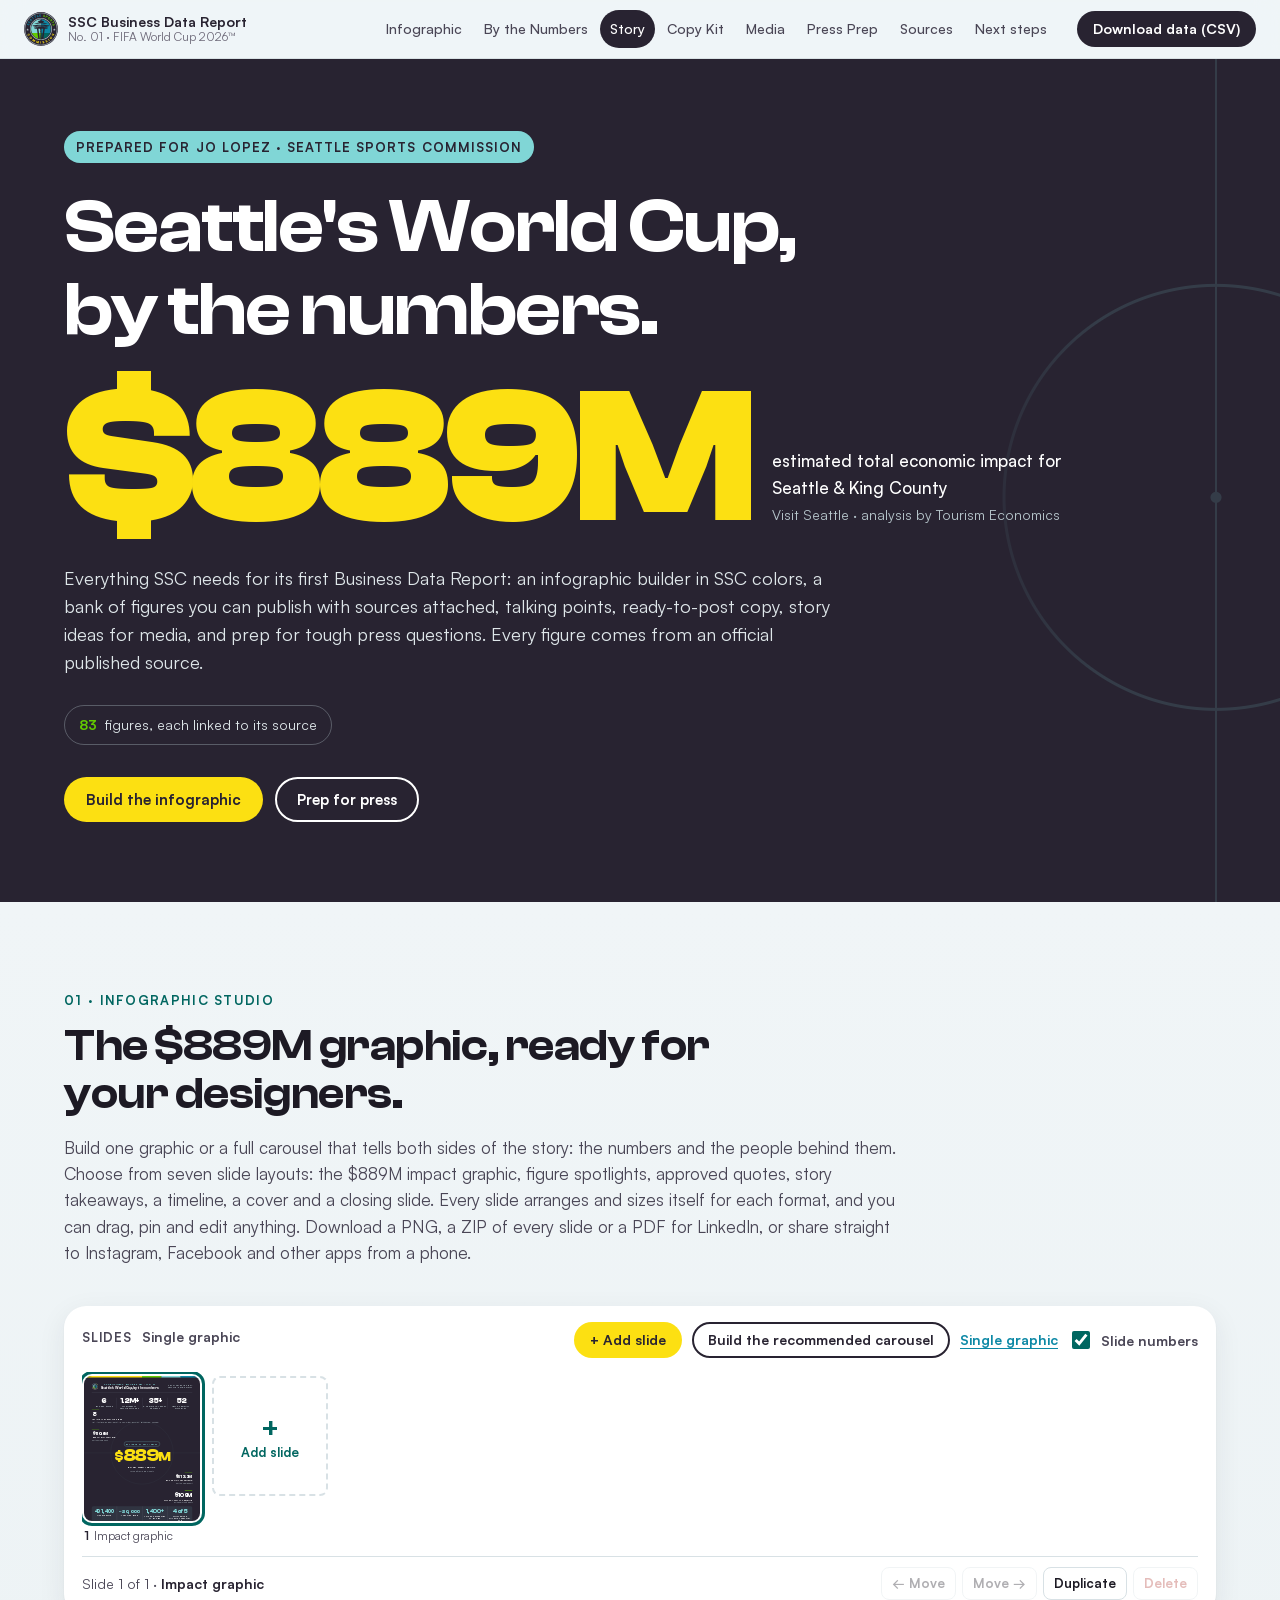
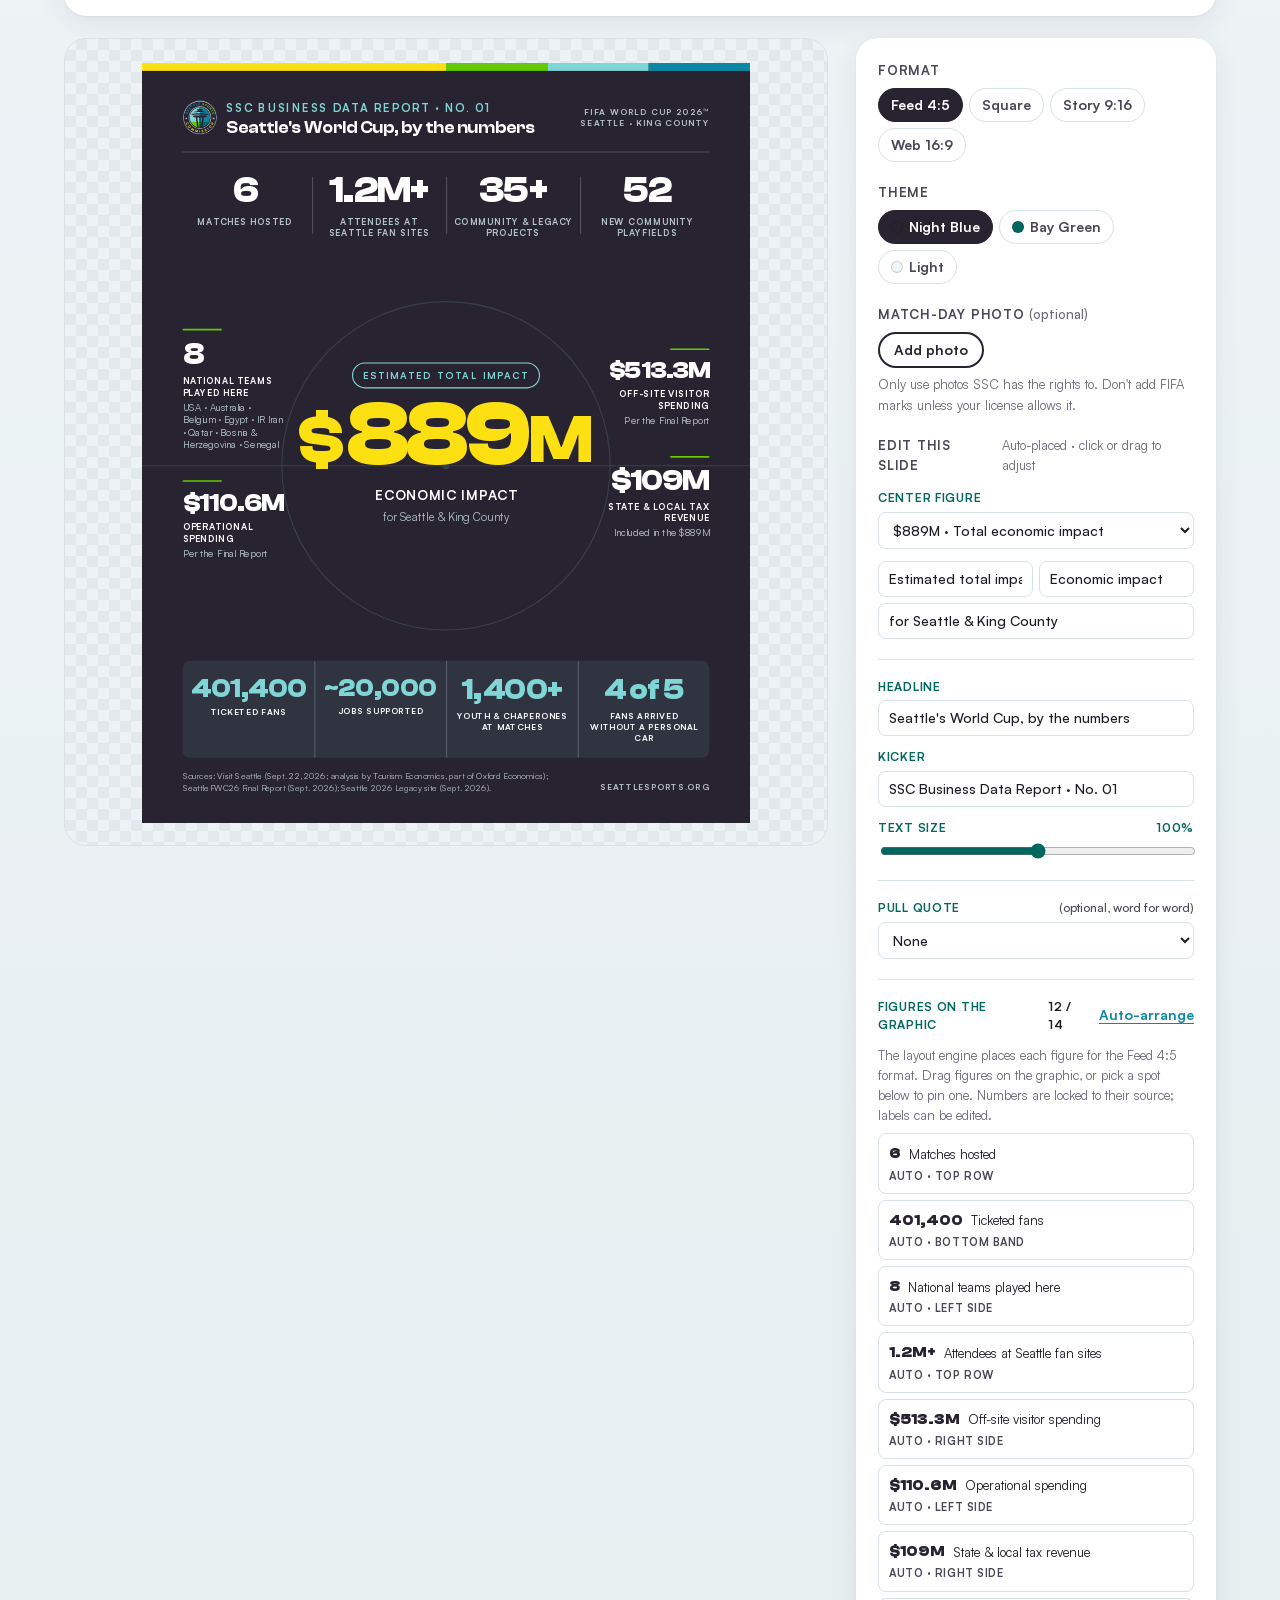
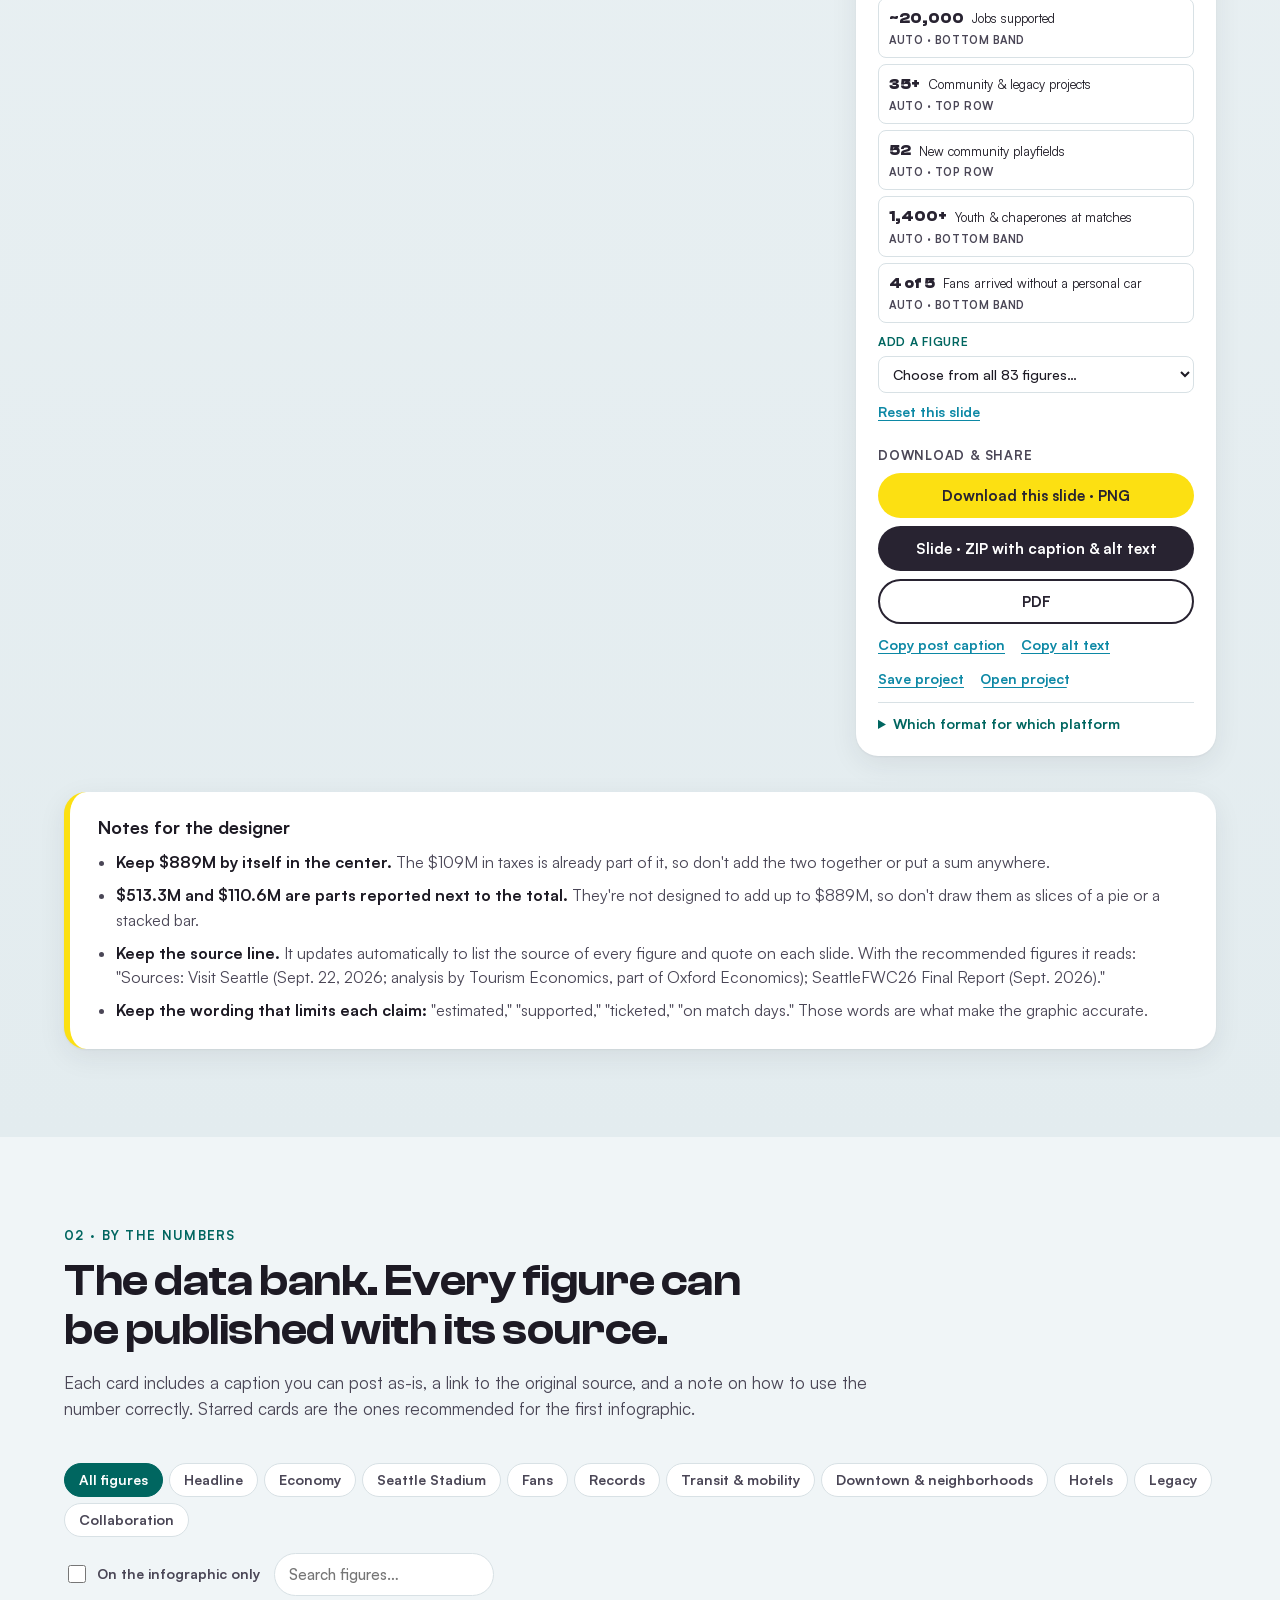
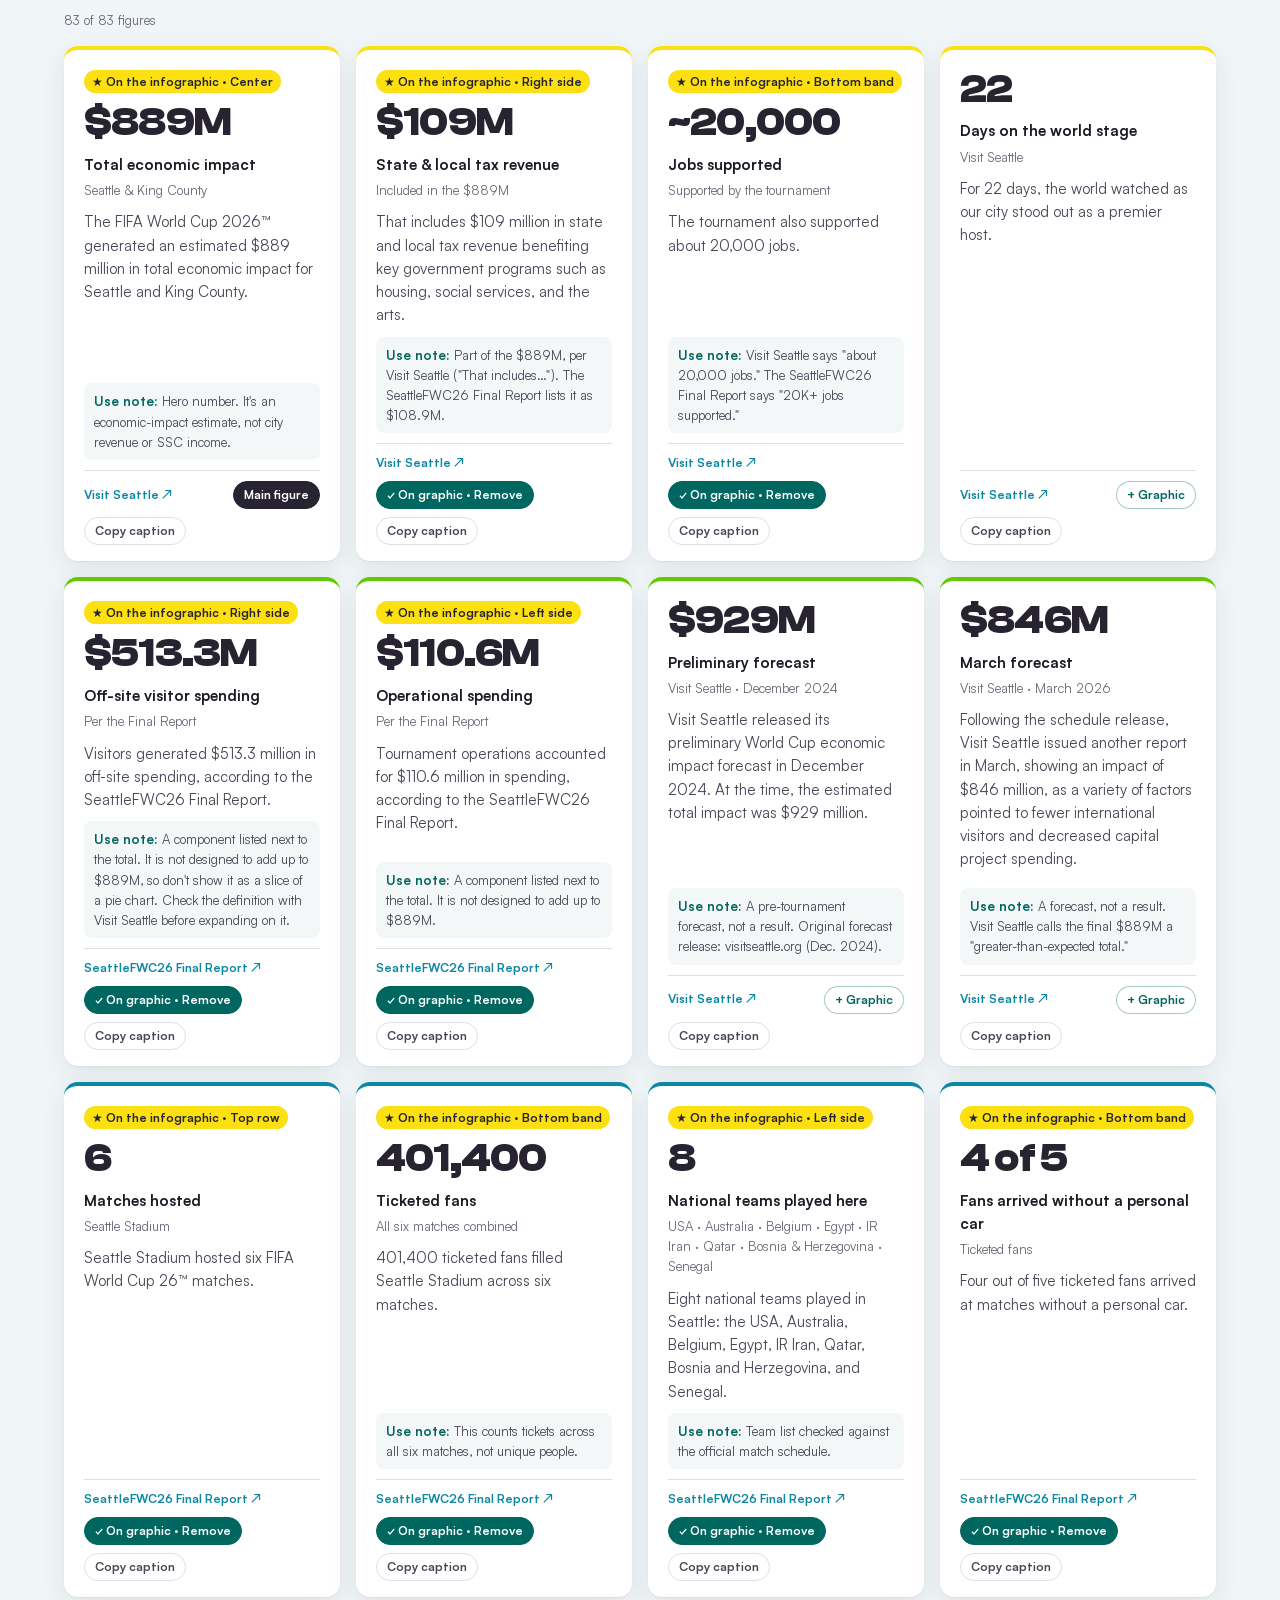
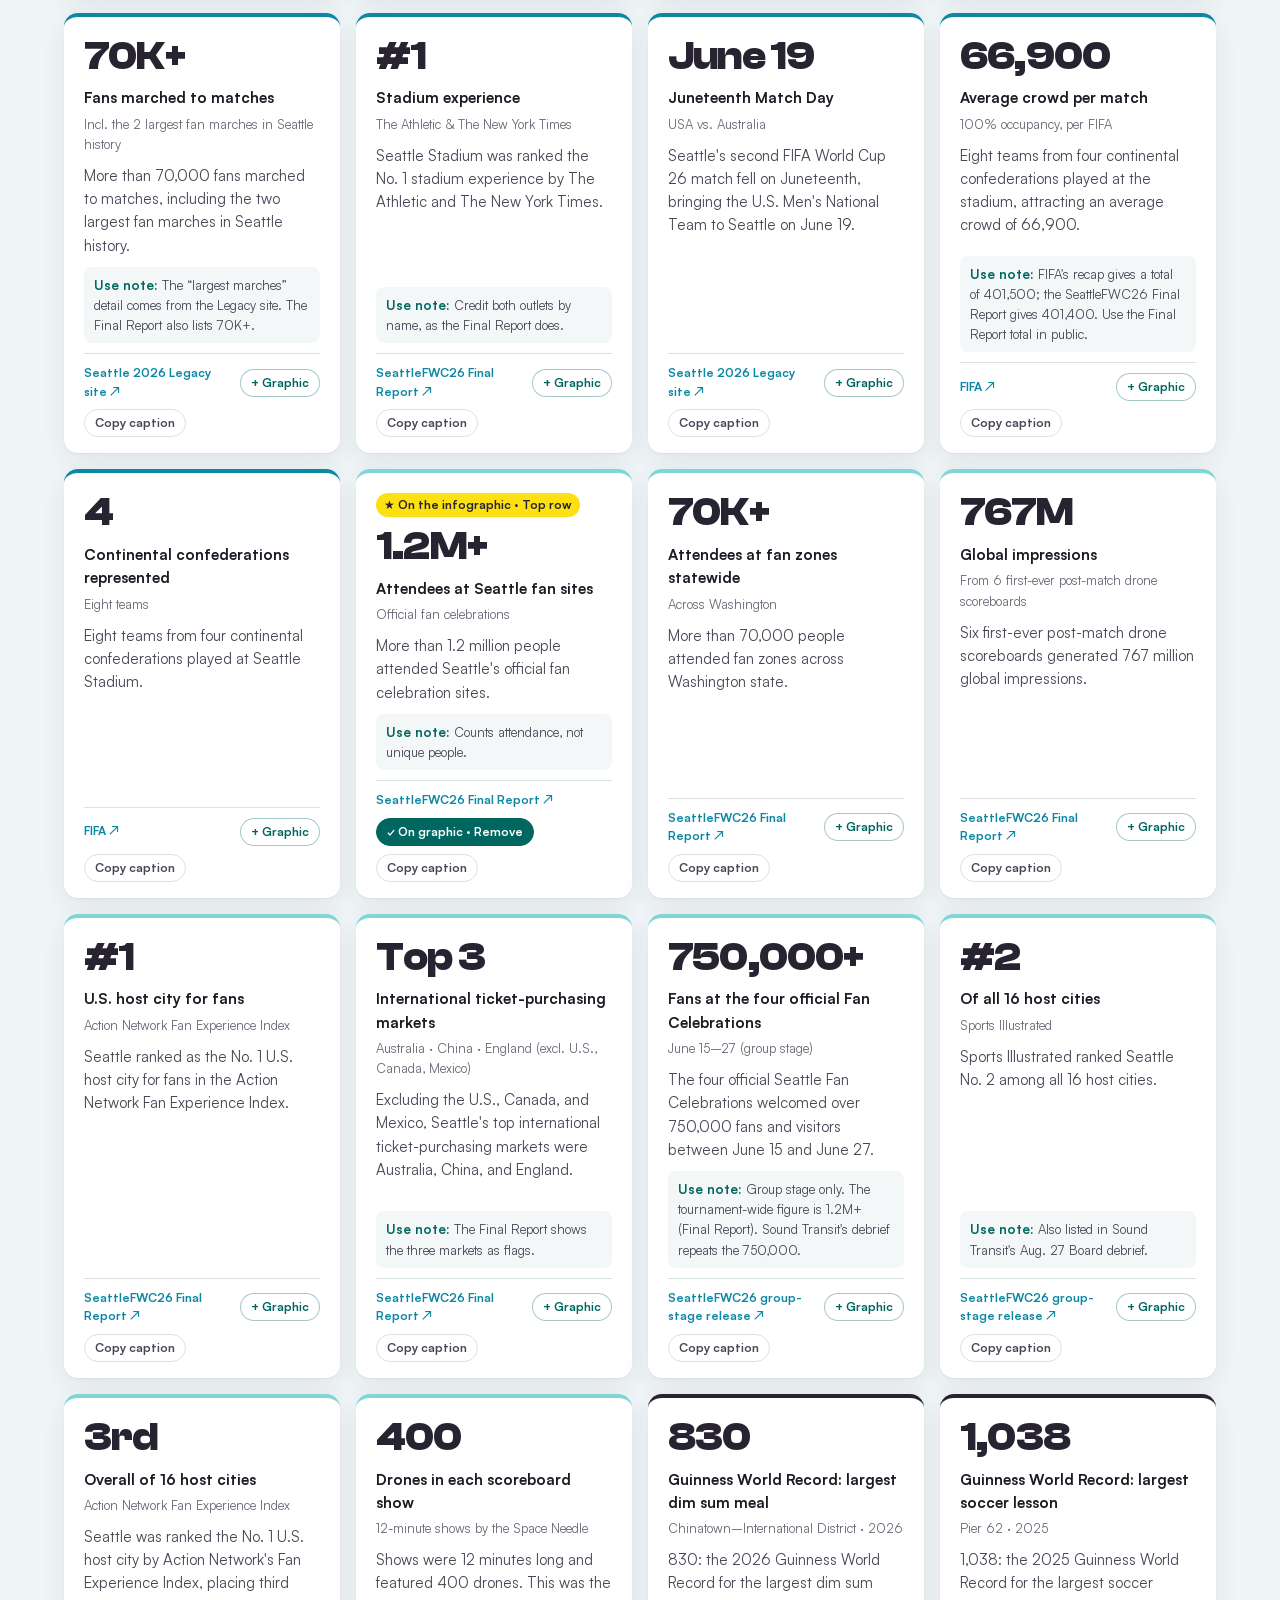
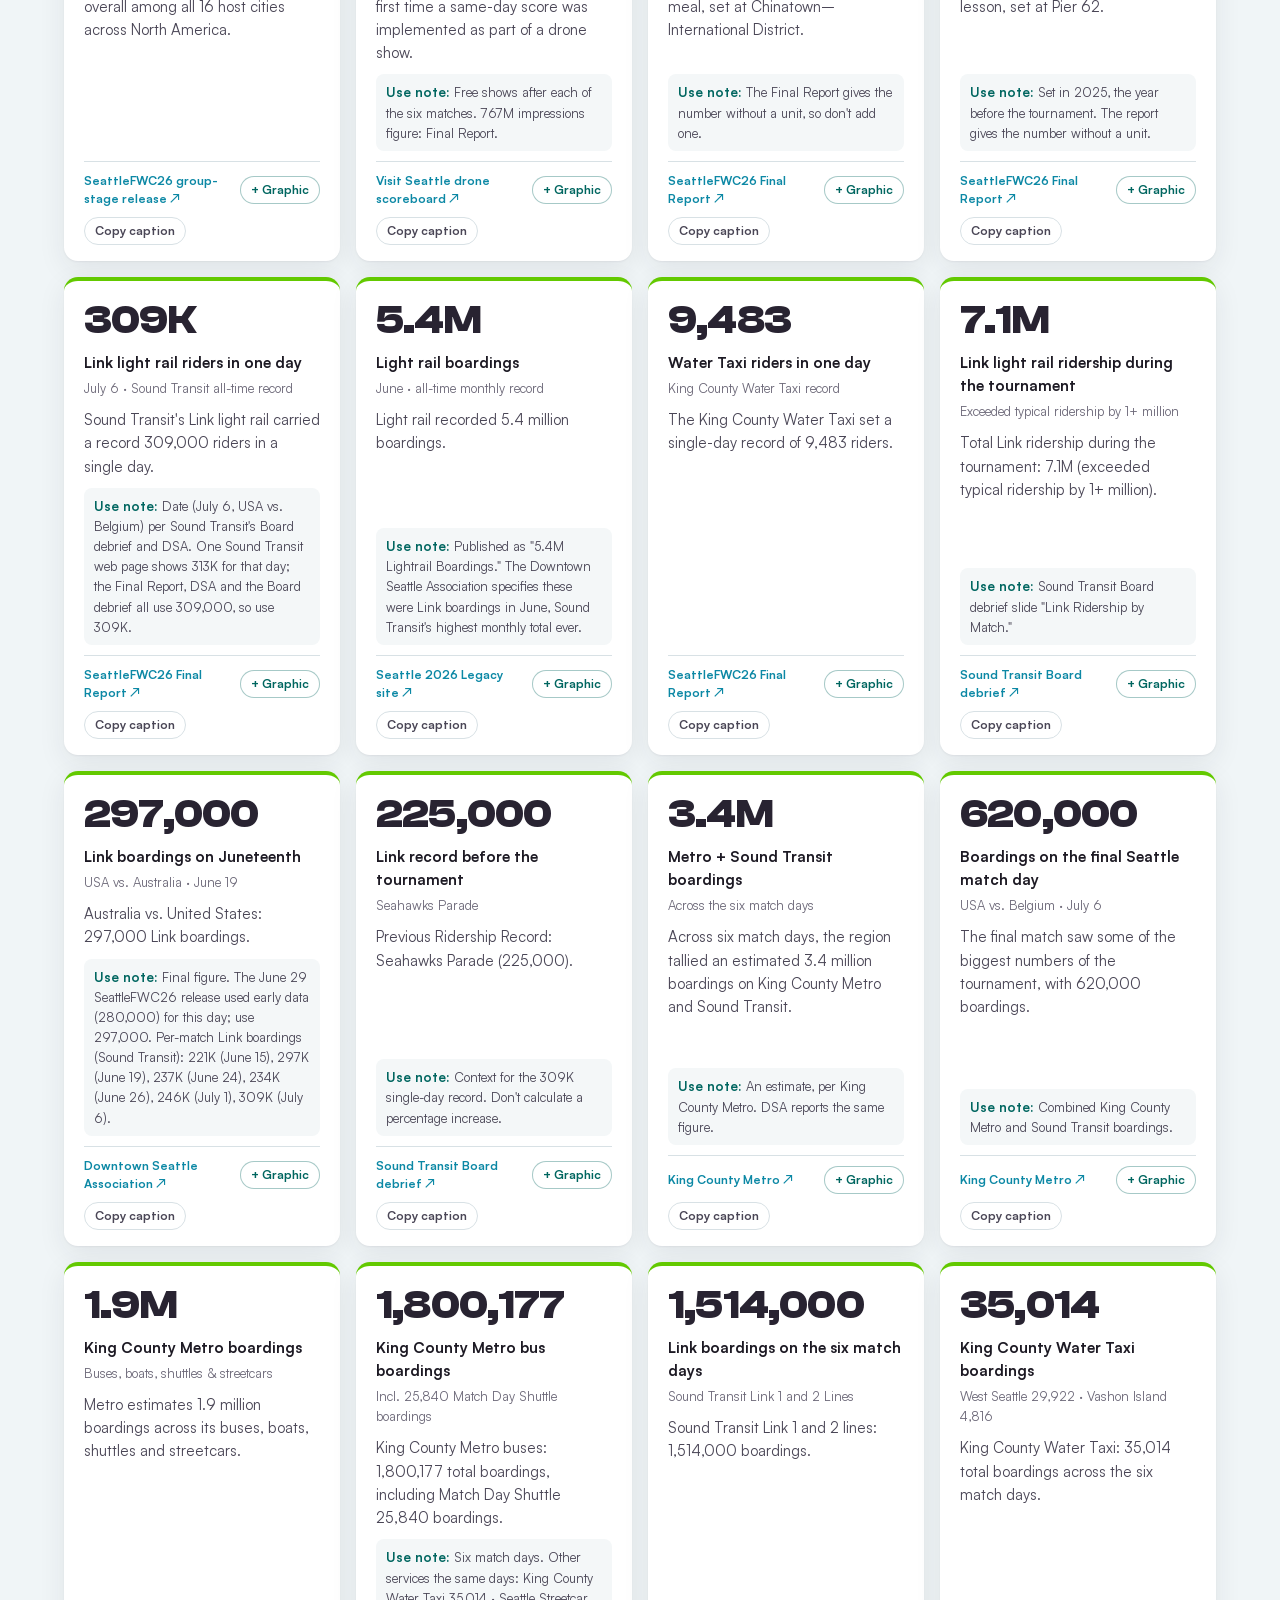
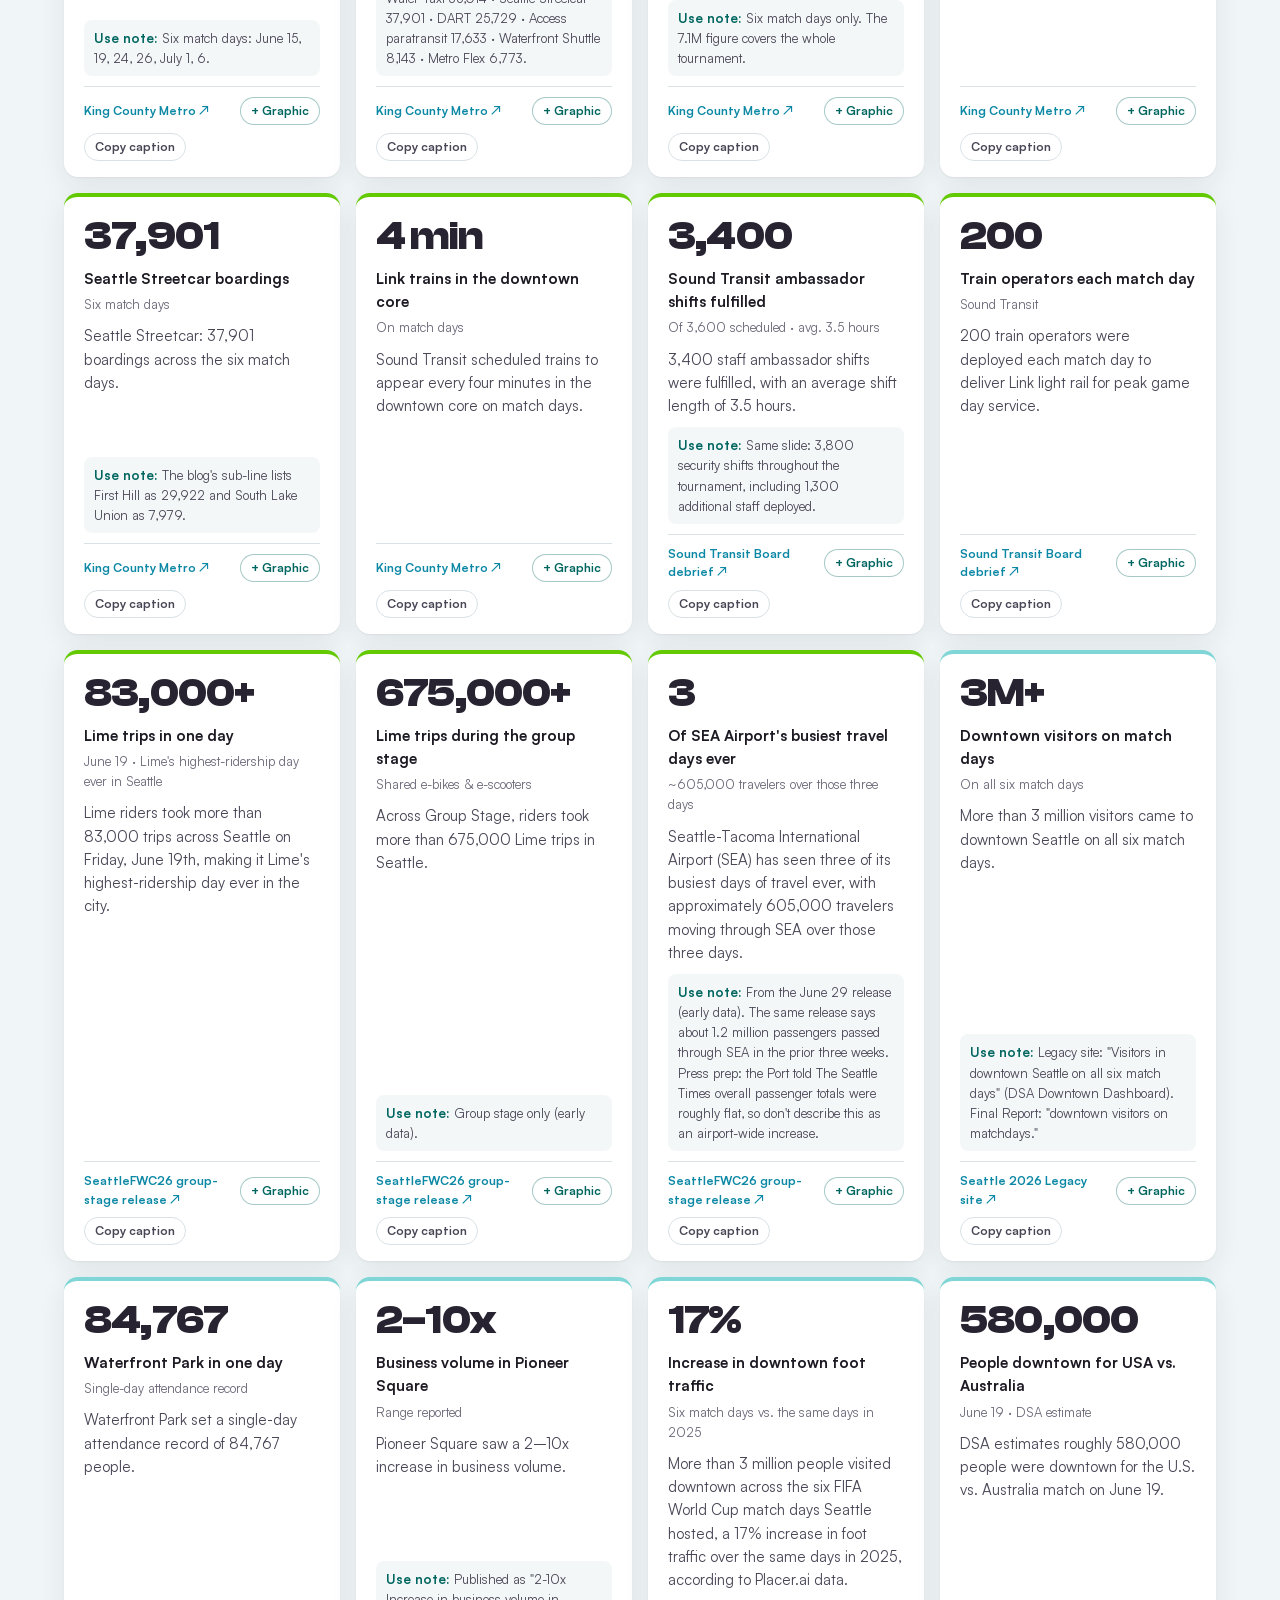
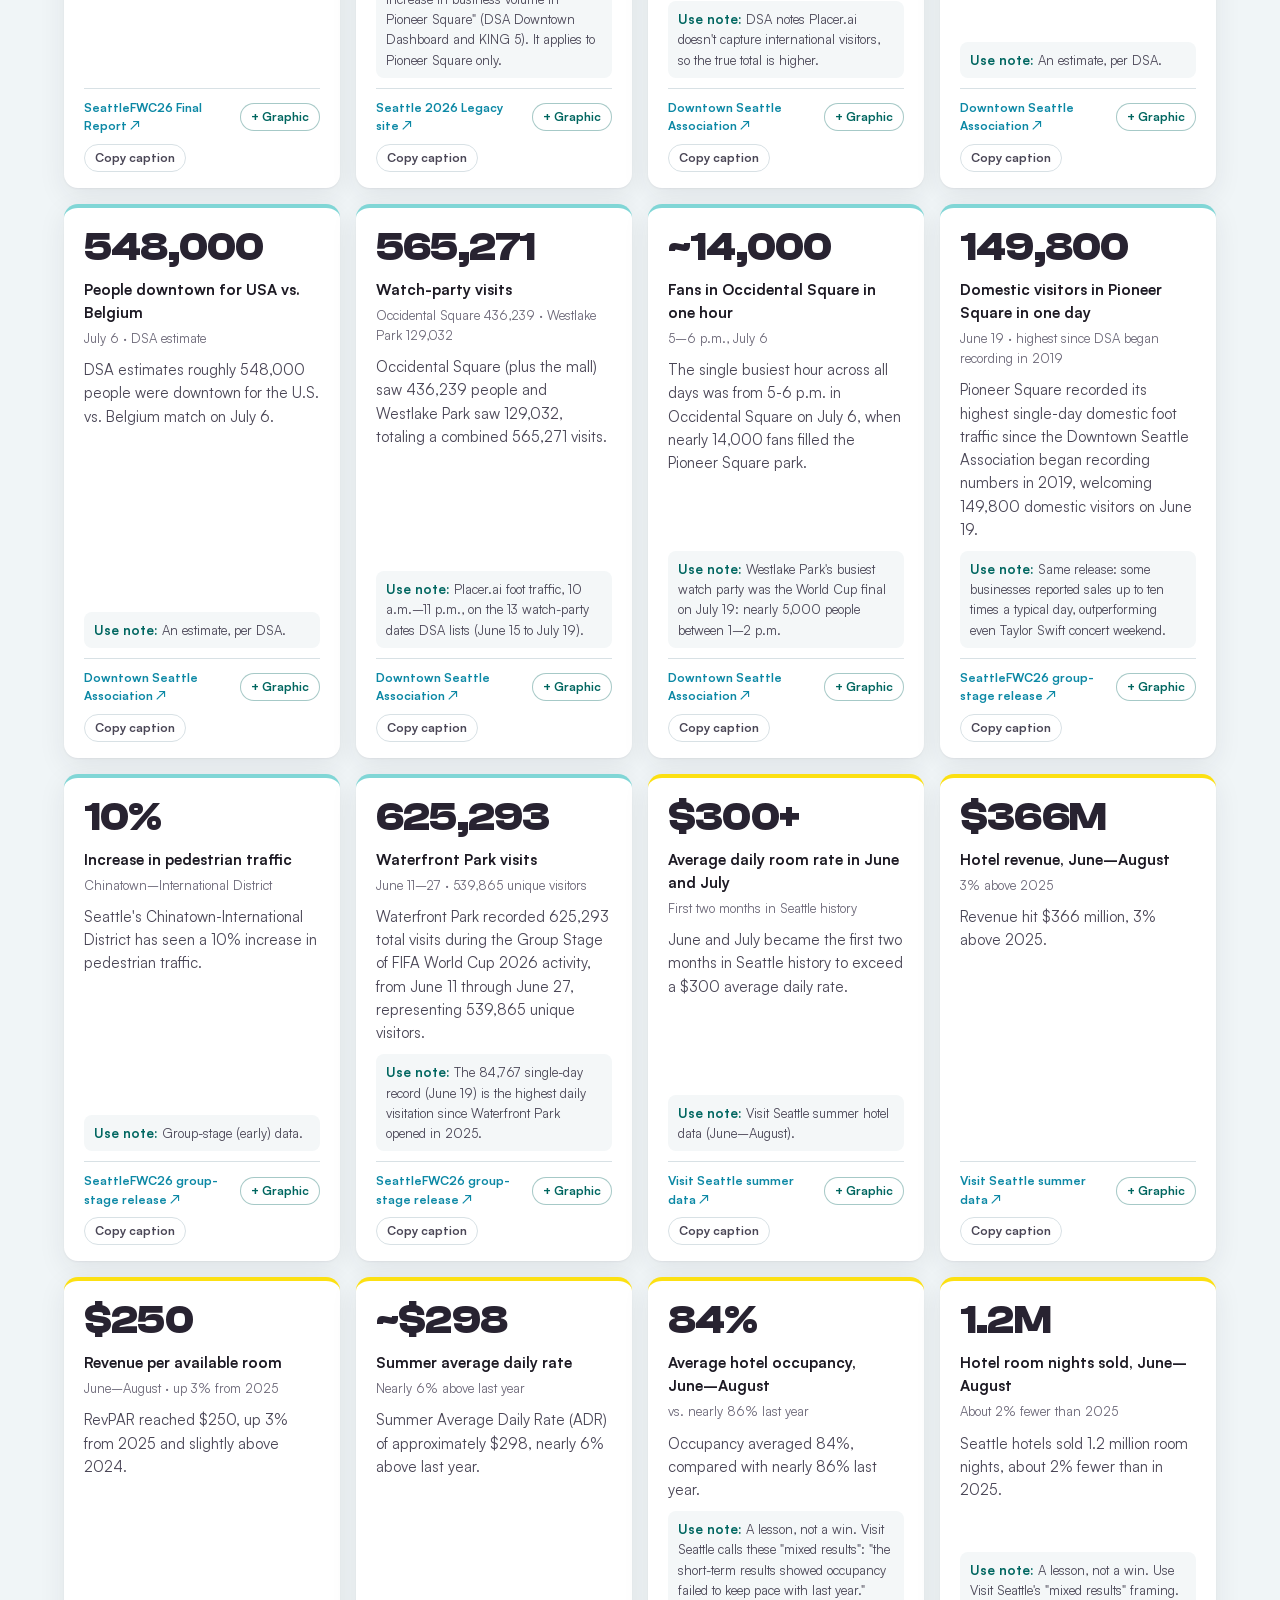
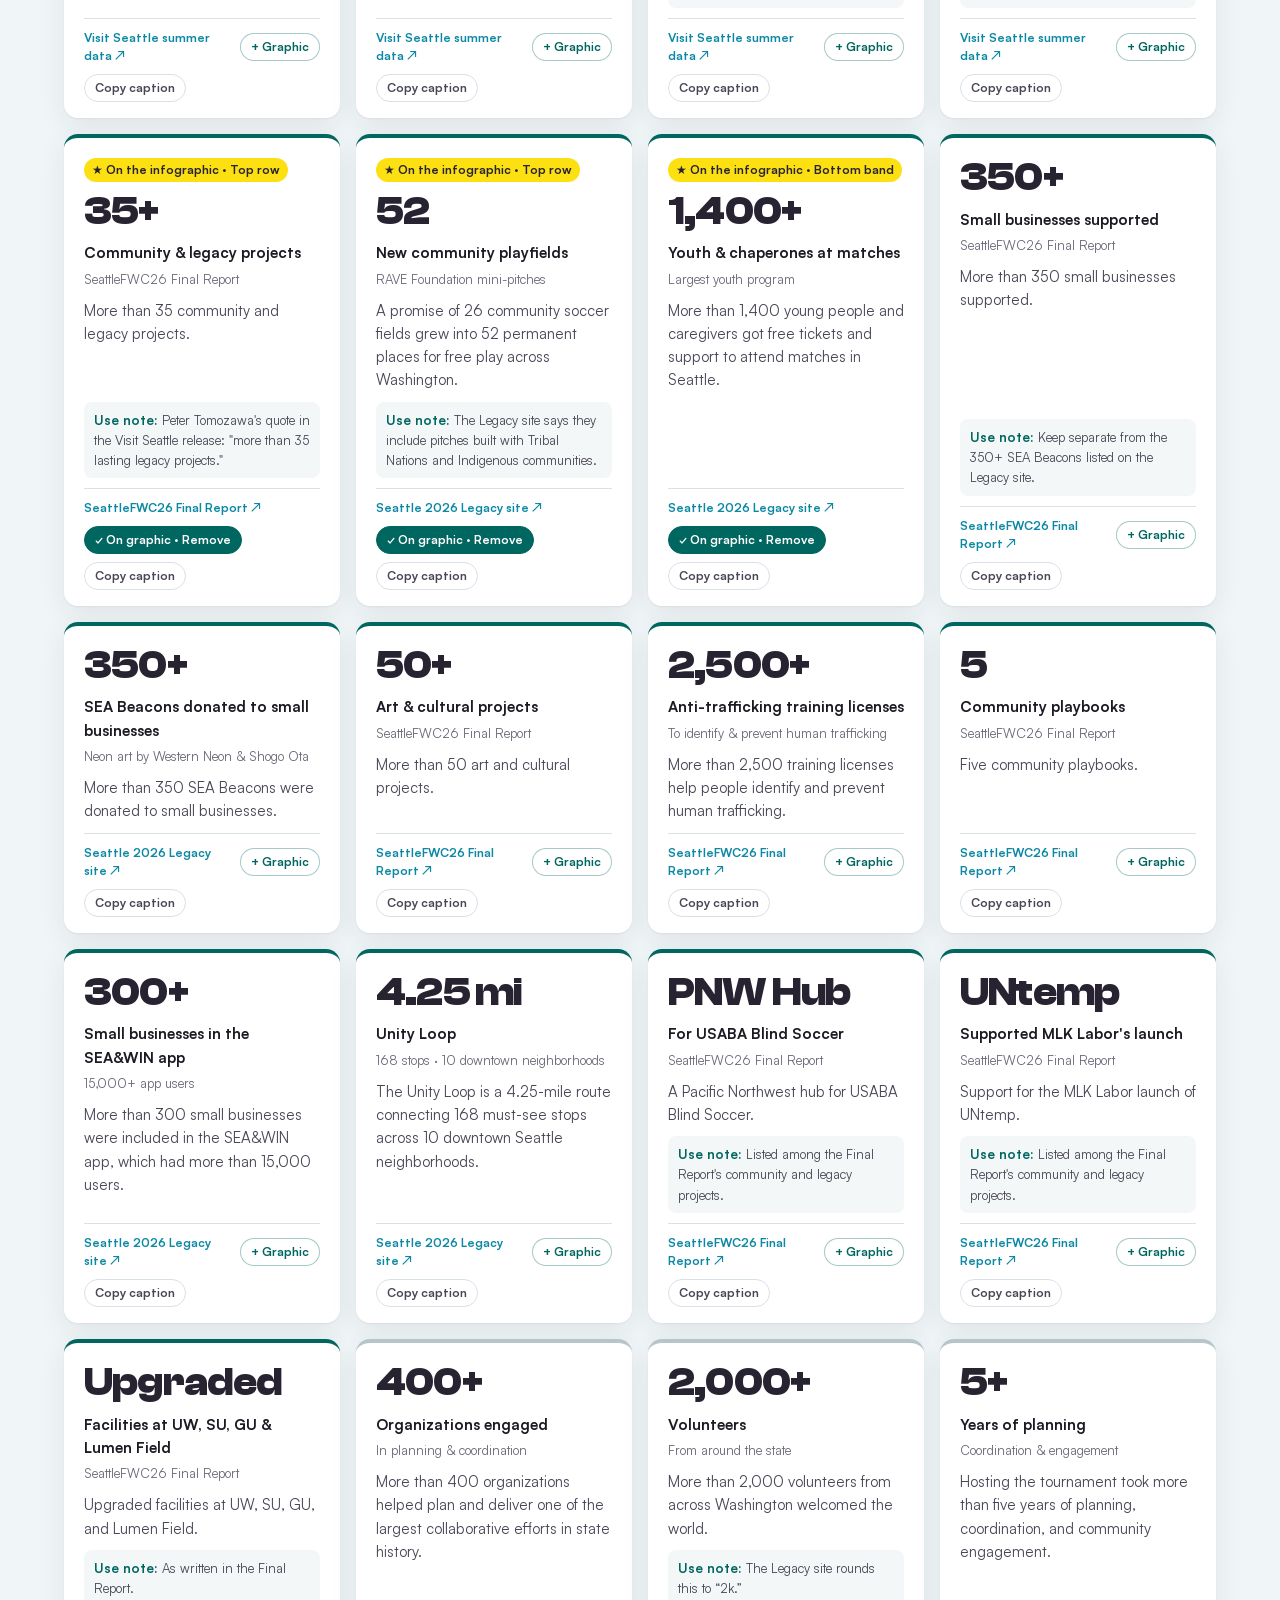
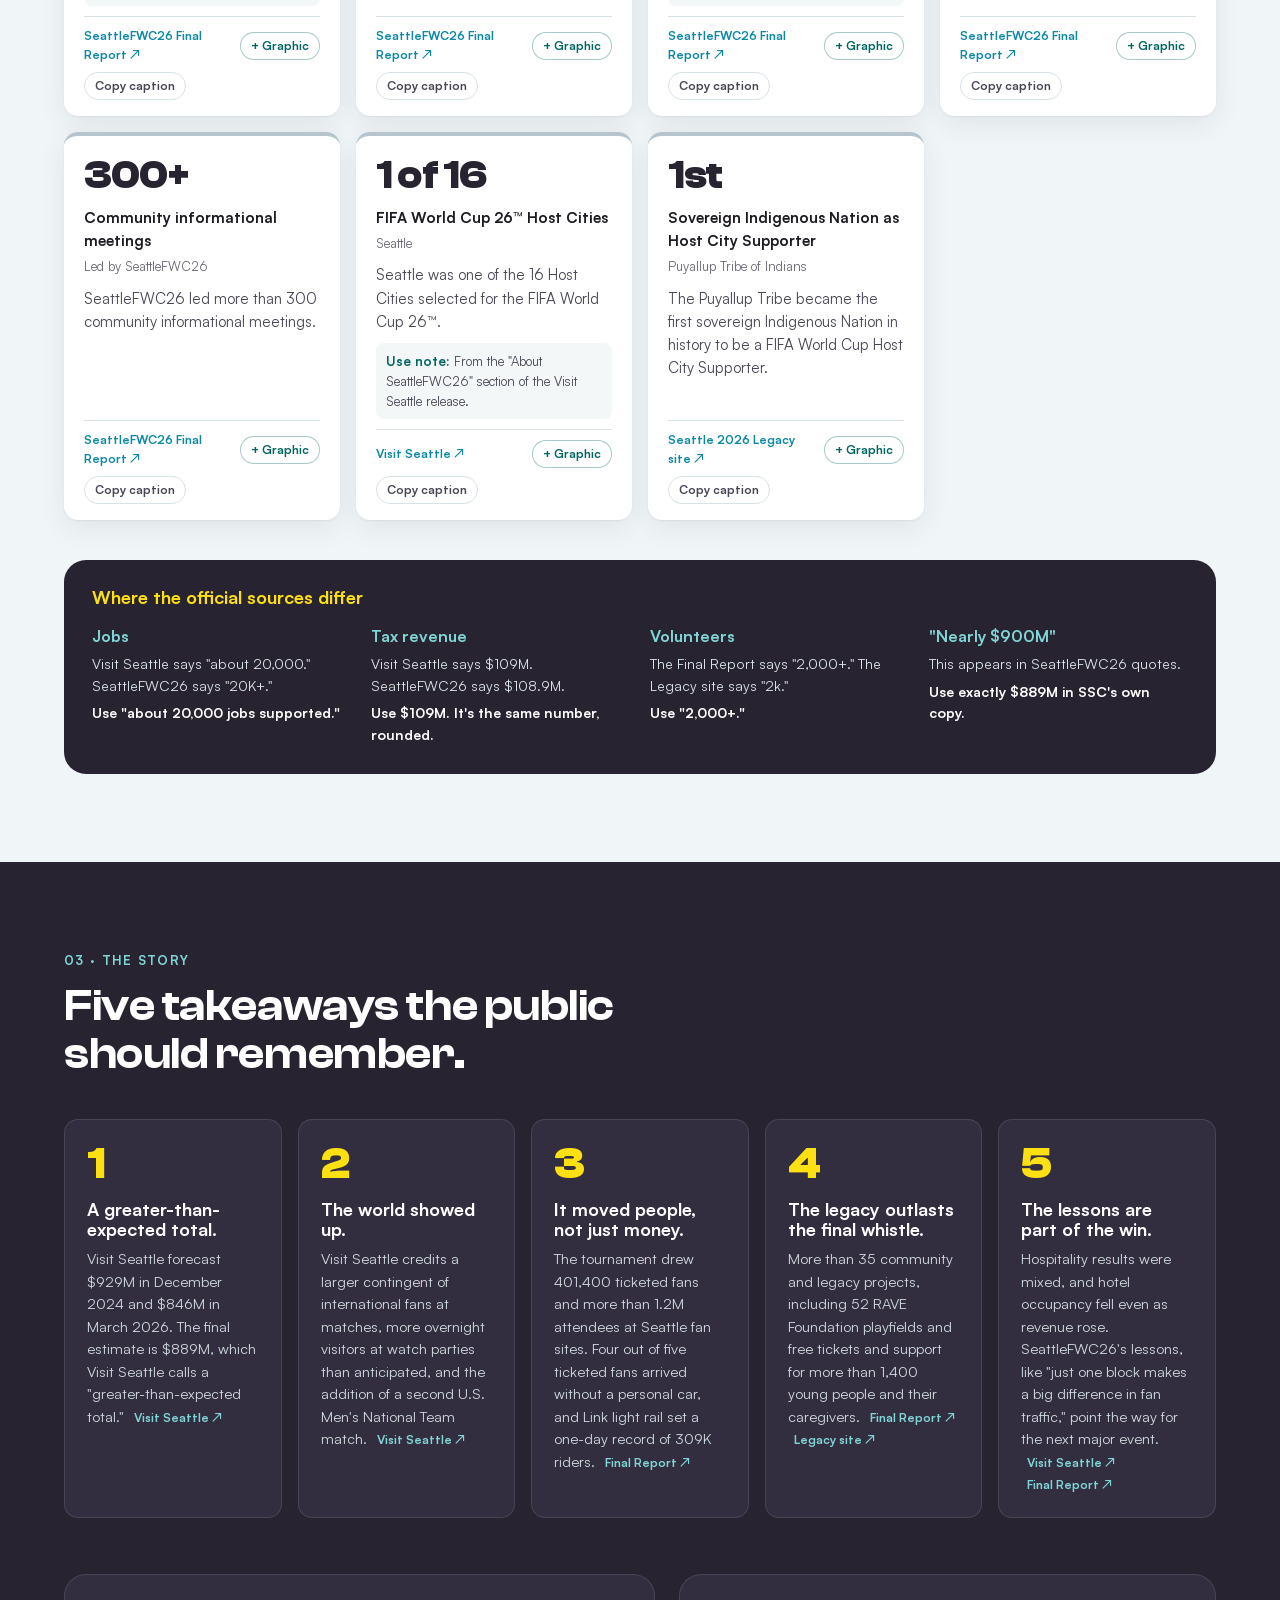
==== index.html @ 07de5c5b "SSC World Cup Impact Kit" ====
<!doctype html>
<html lang="en">
<head>
<meta charset="utf-8">
<meta name="viewport" content="width=device-width, initial-scale=1">
<title>SSC Business Data Report No. 01 — Seattle's World Cup Impact Kit</title>
<meta name="description" content="Verified data, infographic builder, talking points, copy, and press prep for Seattle Sports Commission's FIFA World Cup 2026 impact story.">
<link rel="icon" href="assets/ssc-logo.svg" type="image/svg+xml">
<link rel="stylesheet" href="fonts.css">
<link rel="stylesheet" href="styles.css">
</head>
<body>
<a class="skip" href="#main">Skip to content</a>

<header class="topbar" id="top">
  <div class="topbar__inner">
    <a class="brand" href="#top" aria-label="SSC Business Data Report home">
      <img src="assets/ssc-logo.svg" alt="" width="34" height="34">
      <span class="brand__text"><strong>SSC Business Data Report</strong><span>No. 01 · FIFA World Cup 2026™</span></span>
    </a>
    <nav class="nav" aria-label="Sections">
      <a href="#studio">Infographic</a>
      <a href="#numbers">By the Numbers</a>
      <a href="#story">Story</a>
      <a href="#copy">Copy Kit</a>
      <a href="#media">Media</a>
      <a href="#press">Press Prep</a>
      <a href="#sources">Sources</a>
      <a href="#next">Next steps</a>
    </nav>
    <a class="btn btn--ghost btn--sm" href="data.csv" download="SSC-World-Cup-Data-Bank.csv"><span>Download data<span class="hide-sm"> (CSV)</span></span></a>
  </div>
</header>

<main id="main">
  <!-- HERO -->
  <section class="hero">
    <div class="hero__pitch" aria-hidden="true"></div>
    <div class="wrap hero__inner">
      <p class="kicker">Prepared for Jo Lopez · Seattle Sports Commission</p>
      <h1 class="hero__title">Seattle's World Cup,<br>by the numbers.</h1>
      <div class="hero__big" aria-label="$889 million total economic impact">
        <span class="hero__num">$889M</span>
        <span class="hero__numlabel">estimated total economic impact for Seattle &amp; King County<br><span class="muted-inv">Visit Seattle · analysis by Tourism Economics</span></span>
      </div>
      <p class="hero__lede">Everything SSC needs for its first Business Data Report: an infographic builder in SSC colors, a bank of figures you can publish with sources attached, talking points, ready-to-post copy, story ideas for media, and prep for tough press questions. Every figure comes from an official published source.</p>
      <ul class="trust">
        <li><strong id="statCount">—</strong> figures, each linked to its source</li>
      </ul>
      <div class="hero__cta">
        <a class="btn btn--yellow" href="#studio">Build the infographic</a>
        <a class="btn btn--line" href="#press">Prep for press</a>
      </div>
    </div>
  </section>

  <!-- STUDIO -->
  <section class="section section--studio" id="studio">
    <div class="wrap">
      <header class="section__head">
        <p class="eyebrow">01 · Infographic Studio</p>
        <h2>The $889M graphic, ready for your designers.</h2>
        <p class="section__intro">Build one graphic or a full carousel that tells both sides of the story: the numbers and the people behind them. Choose from seven slide layouts: the $889M impact graphic, figure spotlights, approved quotes, story takeaways, a timeline, a cover and a closing slide. Every slide arranges and sizes itself for each format, and you can drag, pin and edit anything. Download a PNG, a ZIP of every slide or a PDF for LinkedIn, or share straight to Instagram, Facebook and other apps from a phone.</p>
      </header>

      <div class="deck" id="deck">
        <div class="deck__bar">
          <div class="deck__title"><span class="ctrl__label">Slides</span><span class="deck__count" id="deckCount"></span></div>
          <div class="deck__actions">
            <div class="addslide">
              <button class="btn btn--yellow btn--sm" id="addSlideBtn" type="button" aria-expanded="false" aria-haspopup="true" aria-controls="addMenu">+ Add slide</button>
              <div class="addmenu" id="addMenu" role="menu" hidden></div>
            </div>
            <button class="btn btn--line btn--sm" id="deckReco" type="button">Build the recommended carousel</button>
            <button class="btn btn--text btn--sm" id="deckSingle" type="button">Single graphic</button>
            <label class="toggle"><input type="checkbox" id="deckNums" checked><span>Slide numbers</span></label>
          </div>
        </div>
        <ol class="deck__strip" id="deckStrip" aria-label="Slides. Drag to reorder."></ol>
        <div class="deck__tools" id="deckTools"></div>
      </div>

      <div class="studio">
        <div class="studio__stage" id="stage">
          <div class="stage__scaler" id="scaler">
            <div class="poster" id="poster" data-format="feed" data-theme="night"></div>
          </div>
        </div>

        <aside class="studio__panel" aria-label="Infographic controls">
          <div class="ctrl">
            <span class="ctrl__label">Format</span>
            <div class="seg" role="radiogroup" aria-label="Format" id="fmtSeg">
              <button role="radio" aria-checked="true" data-fmt="feed">Feed 4:5</button>
              <button role="radio" aria-checked="false" data-fmt="square">Square</button>
              <button role="radio" aria-checked="false" data-fmt="story">Story 9:16</button>
              <button role="radio" aria-checked="false" data-fmt="banner">Web 16:9</button>
            </div>
          </div>
          <div class="ctrl">
            <span class="ctrl__label">Theme</span>
            <div class="seg" role="radiogroup" aria-label="Theme" id="themeSeg">
              <button role="radio" aria-checked="true" data-theme="night"><i class="sw sw--night"></i>Night Blue</button>
              <button role="radio" aria-checked="false" data-theme="bay"><i class="sw sw--bay"></i>Bay Green</button>
              <button role="radio" aria-checked="false" data-theme="light"><i class="sw sw--light"></i>Light</button>
            </div>
          </div>
          <div class="ctrl">
            <span class="ctrl__label">Match-day photo <em>(optional)</em></span>
            <div class="photo-row">
              <label class="btn btn--line btn--sm file">
                <input type="file" accept="image/*" id="photoIn"> Add photo
              </label>
              <button class="btn btn--text btn--sm" id="photoClear" hidden>Remove</button>
            </div>
            <p class="hint">Only use photos SSC has the rights to. Don't add FIFA marks unless your license allows it.</p>
          </div>
          <details class="ctrl slots" open>
            <summary><span class="ctrl__label">Edit this slide</span><span class="hint">Auto-placed · click or drag to adjust</span></summary>
            <div id="slotEditor"></div>
            <button class="btn btn--text btn--sm" id="slotReset">Reset this slide</button>
          </details>
          <div class="ctrl ctrl--export">
            <span class="ctrl__label">Download &amp; share</span>
            <div class="exp-grid">
              <button class="btn btn--yellow" id="exportBtn" type="button">Download this slide · PNG</button>
              <button class="btn btn--ghost" id="zipBtn" type="button">All slides · ZIP</button>
              <button class="btn btn--line" id="pdfBtn" type="button">LinkedIn carousel · PDF</button>
              <button class="btn btn--line" id="shareBtn" type="button" hidden>Share to Instagram, Facebook &amp; more</button>
            </div>
            <p class="hint" id="shareHint" hidden>On a phone, Share opens your apps so you can post the slides directly.</p>
            <div class="exp-row">
              <button class="btn btn--text btn--sm" id="capBtn" type="button">Copy post caption</button>
              <button class="btn btn--text btn--sm" id="altBtn" type="button">Copy alt text</button>
            </div>
            <div class="exp-row">
              <button class="btn btn--text btn--sm" id="saveBtn" type="button">Save project</button>
              <label class="btn btn--text btn--sm file"><input type="file" accept=".json,application/json" id="openIn">Open project</label>
            </div>
            <p class="hint" id="exportMsg" role="status" aria-live="polite"></p>
            <details class="guide">
              <summary>Which format for which platform</summary>
              <table class="guide__t">
                <thead><tr><th scope="col">Where</th><th scope="col">Format</th><th scope="col">Download</th></tr></thead>
                <tbody>
                  <tr><td>Instagram post or carousel</td><td>Feed 4:5</td><td>ZIP, or Share on a phone. A carousel holds up to 20 photos and videos (<a href="https://help.instagram.com/269314186824048" target="_blank" rel="noopener">Instagram Help</a>).</td></tr>
                  <tr><td>Instagram &amp; Facebook Stories</td><td>Story 9:16</td><td>PNG per slide (<a href="https://blog.hootsuite.com/social-media-image-sizes-guide/" target="_blank" rel="noopener">Hootsuite</a>: 1080×1920 for full-screen formats)</td></tr>
                  <tr><td>Facebook post</td><td>Feed 4:5 or Square</td><td>PNG or ZIP (<a href="https://blog.hootsuite.com/social-media-image-sizes-guide/" target="_blank" rel="noopener">Hootsuite</a>)</td></tr>
                  <tr><td>LinkedIn carousel</td><td>Square or Feed 4:5</td><td>PDF, added to a post as a document. LinkedIn accepts PDFs up to 100MB and 300 pages (<a href="https://www.linkedin.com/help/linkedin/answer/a518909" target="_blank" rel="noopener">LinkedIn Help</a>).</td></tr>
                  <tr><td>Website, email, slides</td><td>Web 16:9</td><td>PNG</td></tr>
                </tbody>
              </table>
              <p class="hint">Every export is 1080px wide or more. Instagram keeps photos at full quality up to 1080px wide when the shape is between 1.91:1 and 3:4 (<a href="https://help.instagram.com/1631821640426723/" target="_blank" rel="noopener">Instagram Help</a>). Check each app's preview before posting.</p>
            </details>
          </div>
        </aside>
      </div>

      <div class="design-notes">
        <h3>Notes for the designer</h3>
        <ul>
          <li><strong>Keep $889M by itself in the center.</strong> The $109M in taxes is already part of it, so don't add the two together or put a sum anywhere.</li>
          <li><strong>$513.3M and $110.6M are parts reported next to the total.</strong> They're not designed to add up to $889M, so don't draw them as slices of a pie or a stacked bar.</li>
          <li><strong>Keep the source line.</strong> It updates automatically to list the source of every figure and quote on each slide. With the recommended figures it reads: "Sources: Visit Seattle (Sept. 22, 2026; analysis by Tourism Economics, part of Oxford Economics); SeattleFWC26 Final Report (Sept. 2026)."</li>
          <li><strong>Keep the wording that limits each claim:</strong> "estimated," "supported," "ticketed," "on match days." Those words are what make the graphic accurate.</li>
        </ul>
      </div>
    </div>
  </section>

  <!-- NUMBERS -->
  <section class="section" id="numbers">
    <div class="wrap">
      <header class="section__head">
        <p class="eyebrow">02 · By the Numbers</p>
        <h2>The data bank. Every figure can be published with its source.</h2>
        <p class="section__intro">Each card includes a caption you can post as-is, a link to the original source, and a note on how to use the number correctly. Starred cards are the ones recommended for the first infographic.</p>
      </header>

      <div class="filters">
        <div class="chips" id="chips" role="tablist" aria-label="Filter by category"></div>
        <div class="filters__right">
          <label class="toggle"><input type="checkbox" id="picksOnly"><span>On the infographic only</span></label>
          <label class="search"><span class="sr-only">Search figures</span><input type="search" id="q" placeholder="Search figures…"></label>
        </div>
      </div>
      <p class="results" id="resultCount" role="status"></p>
      <div class="cards" id="cards"></div>

      <aside class="callout">
        <h3>Where the official sources differ</h3>
        <div class="callout__grid">
          <div><strong>Jobs</strong><p>Visit Seattle says "about 20,000." SeattleFWC26 says "20K+." <em>Use "about 20,000 jobs supported."</em></p></div>
          <div><strong>Tax revenue</strong><p>Visit Seattle says $109M. SeattleFWC26 says $108.9M. <em>Use $109M. It's the same number, rounded.</em></p></div>
          <div><strong>Volunteers</strong><p>The Final Report says "2,000+." The Legacy site says "2k." <em>Use "2,000+."</em></p></div>
          <div><strong>"Nearly $900M"</strong><p>This appears in SeattleFWC26 quotes. <em>Use exactly $889M in SSC's own copy.</em></p></div>
        </div>
      </aside>
    </div>
  </section>

  <!-- STORY -->
  <section class="section section--dark" id="story">
    <div class="wrap">
      <header class="section__head">
        <p class="eyebrow eyebrow--inv">03 · The Story</p>
        <h2>Five takeaways the public should remember.</h2>
      </header>

      <ol class="takeaways">
        <li><span class="tk__n">1</span><div><h3>A greater-than-expected total.</h3><p>Visit Seattle forecast $929M in December 2024 and $846M in March 2026. The final estimate is $889M, which Visit Seattle calls a "greater-than-expected total." <a class="tk__src" href="https://visitseattle.org/press/press-releases/visit-seattle-economic-impact-fifa-2026/" target="_blank" rel="noopener">Visit Seattle ↗</a></p></div></li>
        <li><span class="tk__n">2</span><div><h3>The world showed up.</h3><p>Visit Seattle credits a larger contingent of international fans at matches, more overnight visitors at watch parties than anticipated, and the addition of a second U.S. Men's National Team match. <a class="tk__src" href="https://visitseattle.org/press/press-releases/visit-seattle-economic-impact-fifa-2026/" target="_blank" rel="noopener">Visit Seattle ↗</a></p></div></li>
        <li><span class="tk__n">3</span><div><h3>It moved people, not just money.</h3><p>The tournament drew 401,400 ticketed fans and more than 1.2M attendees at Seattle fan sites. Four out of five ticketed fans arrived without a personal car, and Link light rail set a one-day record of 309K riders. <a class="tk__src" href="https://bit.ly/SEA26FinalReport" target="_blank" rel="noopener">Final Report ↗</a></p></div></li>
        <li><span class="tk__n">4</span><div><h3>The legacy outlasts the final whistle.</h3><p>More than 35 community and legacy projects, including 52 RAVE Foundation playfields and free tickets and support for more than 1,400 young people and their caregivers. <a class="tk__src" href="https://bit.ly/SEA26FinalReport" target="_blank" rel="noopener">Final Report ↗</a> <a class="tk__src" href="https://www.sea2026.org" target="_blank" rel="noopener">Legacy site ↗</a></p></div></li>
        <li><span class="tk__n">5</span><div><h3>The lessons are part of the win.</h3><p>Hospitality results were mixed, and hotel occupancy fell even as revenue rose. SeattleFWC26's lessons, like "just one block makes a big difference in fan traffic," point the way for the next major event. <a class="tk__src" href="https://visitseattle.org/press/press-releases/visit-seattle-economic-impact-fifa-2026/" target="_blank" rel="noopener">Visit Seattle ↗</a> <a class="tk__src" href="https://bit.ly/SEA26FinalReport" target="_blank" rel="noopener">Final Report ↗</a></p></div></li>
      </ol>

      <div class="story-grid">
        <figure class="trail">
          <figcaption><h3>The forecast trail</h3><p>Estimated total economic impact, Seattle &amp; King County</p></figcaption>
          <div class="trail__chart" id="trail" role="img" aria-label="Forecasts: $929M in December 2024, $846M in March 2026, final $889M in September 2026."></div>
          <p class="fine">Sources: <a href="https://visitseattle.org/press/press-release-archive/fifaworldcupeconomicimpact2024/" target="_blank" rel="noopener">Visit Seattle Dec. 2024 forecast</a>; <a href="https://visitseattle.org/press/press-releases/visit-seattle-economic-impact-fifa-2026/" target="_blank" rel="noopener">Visit Seattle Sept. 22, 2026 release</a>. Visit Seattle says the March forecast was lowered because fewer international visitors and less capital project spending were expected.</p>
        </figure>

        <div class="matchlist">
          <h3>Six matches at Seattle Stadium</h3>
          <ul id="matches"></ul>
          <p class="fine">Schedule: <a href="https://visitseattle.org/sea26/match-info/" target="_blank" rel="noopener">Visit Seattle</a>. Results: <a href="https://inside.fifa.com/organisation/news/seattle-stadium-world-cup-2026-wrap-sounders-dzeko-dempsey" target="_blank" rel="noopener">FIFA</a>. Juneteenth and Pride Match Days: <a href="https://www.sea2026.org" target="_blank" rel="noopener">Seattle 2026 Legacy site</a>.</p>
        </div>
      </div>

      <div class="talk">
        <div class="talk__card">
          <p class="eyebrow eyebrow--inv">30-second version</p>
          <blockquote id="elevator">Seattle delivered on the world stage. Visit Seattle estimates the World Cup generated $889 million in total economic impact for Seattle and King County, including $109 million in state and local tax revenue, and supported about 20,000 jobs. Visit Seattle calls it a greater-than-expected total. The legacy lasts, too: more than 35 community and legacy projects, including 52 RAVE Foundation playfields and free tickets for more than 1,400 young people and their caregivers.</blockquote>
          <button class="btn btn--yellow btn--sm" data-copy="#elevator">Copy</button>
        </div>
        <div class="pillars">
          <div><span>Scale</span><p>$889M impact · $109M taxes · about 20,000 jobs<a class="tk__src" href="https://visitseattle.org/press/press-releases/visit-seattle-economic-impact-fifa-2026/" target="_blank" rel="noopener">Visit Seattle ↗</a></p></div>
          <div><span>People</span><p>401,400 ticketed fans · 1.2M+ fan-site attendees · 2,000+ volunteers<a class="tk__src" href="https://bit.ly/SEA26FinalReport" target="_blank" rel="noopener">Final Report ↗</a></p></div>
          <div><span>Legacy</span><p>35+ projects · 52 playfields · 1,400+ youth and chaperones<a class="tk__src" href="https://bit.ly/SEA26FinalReport" target="_blank" rel="noopener">Final Report ↗</a></p></div>
          <div><span>Learning</span><p>Mixed results for hospitality · lessons for future events<a class="tk__src" href="https://bit.ly/SEA26FinalReport" target="_blank" rel="noopener">Final Report ↗</a></p></div>
        </div>
      </div>

      <h3 class="quotes__title">Quotes you can use</h3>
      <div class="quotes" id="quotes"></div>
    </div>
  </section>

  <!-- COPY KIT -->
  <section class="section" id="copy">
    <div class="wrap">
      <header class="section__head">
        <p class="eyebrow">04 · Copy Kit</p>
        <h2>Ready-to-post copy for every channel.</h2>
        <p class="section__intro">Uses the same figures as the infographic. Copy it, adapt it to SSC's voice, and post.</p>
      </header>
      <div class="tabs" role="tablist" aria-label="Copy formats" id="copyTabs"></div>
      <div class="copypanel" id="copyPanel" role="tabpanel"></div>
    </div>
  </section>

  <!-- MEDIA -->
  <section class="section section--tint" id="media">
    <div class="wrap">
      <header class="section__head">
        <p class="eyebrow">05 · Media Playbook</p>
        <h2>Eight story angles beyond the headline number.</h2>
        <p class="section__intro">Each angle has a hook, the data behind it, and a suggested format. These are proposals for the team to choose from.</p>
      </header>
      <div class="angles" id="angles"></div>

      <div class="series">
        <div>
          <p class="eyebrow">The series</p>
          <h3>The SSC Business Data Report: a recurring series</h3>
          <p>Jo asked for something that could be "the first of many." Here's a structure that can repeat for every major event.</p>
        </div>
        <ol class="series__list">
          <li><strong>No. 01: FIFA World Cup 2026™</strong><span>This kit. Regional impact, people, legacy.</span><em class="tag tag--go">Ready</em></li>
          <li><strong>No. 02: The neighborhood story</strong><span>How the impact reached small businesses and community activations. Partners' data will need clearance first.</span><em class="tag">Proposed</em></li>
          <li><strong>No. 03: What we'd do again</strong><span>SeattleFWC26's lessons turned into a readiness scorecard for the next bid.</span><em class="tag">Proposed</em></li>
          <li><strong>Every edition</strong><span>The same format each time: one hero number, 8–12 supporting figures, source line, caption bank, and press Q&amp;A.</span><em class="tag">Template</em></li>
        </ol>
      </div>

      <div class="sequence">
        <h3>A suggested rollout order</h3>
        <ol>
          <li><strong>Launch</strong> Post the infographic carousel on Instagram and LinkedIn, and publish the website story the same day.</li>
          <li><strong>Amplify</strong> Ask commissioners and partners to reshare on LinkedIn using the quote bank.</li>
          <li><strong>Pitch</strong> Offer one angle to business press, like the forecast trail or the mobility story, with Beth as the spokesperson.</li>
          <li><strong>Sustain</strong> Run one legacy feature a week (playfields, youth access, blind soccer hub) using SeattleFWC26 photos.</li>
          <li><strong>Close</strong> Publish an op-ed on lessons for the next major event to position SSC for future bids.</li>
        </ol>
      </div>
    </div>
  </section>

  <!-- PRESS PREP -->
  <section class="section" id="press">
    <div class="wrap">
      <header class="section__head">
        <p class="eyebrow">06 · Press Prep</p>
        <h2>Answers to the questions reporters will ask.</h2>
        <p class="section__intro">These are short, confident answers that hold up because they match exactly what the official sources say.</p>
      </header>
      <div class="press">
        <div class="qa" id="qa"></div>
        <aside class="sayavoid">
          <h3>Say this, not that</h3>
          <table>
            <thead><tr><th scope="col">Say</th><th scope="col">Avoid</th></tr></thead>
            <tbody id="sayAvoid"></tbody>
          </table>
        </aside>
      </div>
    </div>
  </section>

  <!-- SOURCES -->
  <section class="section section--tint" id="sources">
    <div class="wrap">
      <header class="section__head">
        <p class="eyebrow">07 · Sources</p>
        <h2>Where every figure comes from.</h2>
        <p class="section__intro">SSC's rule is to stay in lockstep with Visit Seattle on every number. The figures in this kit come only from official publications: Visit Seattle, SeattleFWC26, SSC, FIFA, Sound Transit, King County Metro, and the Downtown Seattle Association. News coverage is used only for press prep.</p>
      </header>
      <div class="srcs" id="srcs"></div>
      <p class="fine">Not in this kit: independent or alternative economic models, and partner program data that hasn't been cleared yet. That keeps every public figure consistent with Visit Seattle's official numbers.</p>
    </div>
  </section>

  <!-- NEXT STEPS -->
  <section class="section section--dark" id="next">
    <div class="wrap">
      <header class="section__head">
        <p class="eyebrow eyebrow--inv">08 · Next steps</p>
        <h2>Five decisions to launch.</h2>
        <p class="section__intro inv">Check them off as the team decides. Once these are set, the first Business Data Report is ready to go out.</p>
      </header>
      <ol class="agenda" id="agenda"></ol>
    </div>
  </section>
</main>

<footer class="footer">
  <div class="wrap footer__inner">
    <div class="footer__brand"><img src="assets/ssc-logo.svg" alt="" width="28" height="28"><span>SSC Business Data Report · No. 01</span></div>
    <p>Data compiled and verified by The Data Guys™ for the Seattle Sports Commission. Figures reflect official published reports from Visit Seattle, SeattleFWC26, FIFA, Sound Transit, King County Metro, and the Downtown Seattle Association. FIFA World Cup 2026™ is a trademark of FIFA.</p>
  </div>
</footer>

<div class="toast" id="toast" role="status" aria-live="polite"></div>

<script src="assets/html-to-image.js"></script>
<script src="data.js"></script>
<script src="content.js"></script>
<script src="app.js"></script>
</body>
</html>
---- fonts.css ----
@font-face{font-family:'Clash Display';src:url('fonts/ClashDisplay-600.woff2') format('woff2');font-weight:600;font-style:normal;font-display:swap;}
@font-face{font-family:'Clash Display';src:url('fonts/ClashDisplay-700.woff2') format('woff2');font-weight:700;font-style:normal;font-display:swap;}
@font-face{font-family:'Satoshi';src:url('fonts/Satoshi-400.woff2') format('woff2');font-weight:400;font-style:normal;font-display:swap;}
@font-face{font-family:'Satoshi';src:url('fonts/Satoshi-500.woff2') format('woff2');font-weight:500;font-style:normal;font-display:swap;}
@font-face{font-family:'Satoshi';src:url('fonts/Satoshi-700.woff2') format('woff2');font-weight:700;font-style:normal;font-display:swap;}
---- styles.css ----
:root{
  --night:#282331; --night-2:#332d40; --grey:#b6c5cb; --mist:#f0f5f7; --bay:#006660; --bay-2:#00524d;
  --sky:#80d6d6; --storm:#0c88a5; --field:#63c900; --yellow:#fce012;
  --ink:#1d1a24; --ink-2:#4a4656; --ink-3:#6c6878; --line:#d8e1e5; --paper:#ffffff;
  --font-display:'Clash Display','Satoshi',system-ui,sans-serif;
  --font-body:'Satoshi',system-ui,-apple-system,'Segoe UI',sans-serif;
  --r-sm:8px; --r:14px; --r-lg:22px;
  --shadow:0 1px 2px rgba(40,35,49,.06),0 8px 28px rgba(40,35,49,.08);
  --wrap:1200px;
}
*{box-sizing:border-box}
html{scroll-behavior:smooth;scroll-padding-top:76px}
body{margin:0;font-family:var(--font-body);font-size:16px;line-height:1.55;color:var(--ink);background:var(--mist);-webkit-font-smoothing:antialiased;text-rendering:optimizeLegibility}
img{max-width:100%;display:block}
a{color:var(--storm)}
a:hover{color:var(--bay)}
h1,h2,h3{margin:0;line-height:1.1}
h2{font-family:var(--font-display);font-weight:600;font-size:clamp(28px,3.6vw,44px);letter-spacing:-.01em;max-width:22ch}
h3{font-size:18px;font-weight:700}
p{margin:0}
.wrap{max-width:var(--wrap);margin:0 auto;padding:0 24px}
.sr-only{position:absolute;width:1px;height:1px;overflow:hidden;clip:rect(0 0 0 0)}
.skip{position:absolute;left:-999px;top:8px;background:var(--yellow);color:var(--night);padding:8px 12px;border-radius:6px;z-index:100}
.skip:focus{left:8px}
:focus-visible{outline:3px solid var(--storm);outline-offset:2px;border-radius:4px}

/* Buttons */
.btn{display:inline-flex;align-items:center;justify-content:center;gap:8px;font:700 15px/1 var(--font-body);padding:13px 20px;border-radius:999px;border:2px solid transparent;cursor:pointer;text-decoration:none;transition:transform .15s ease,background .15s ease,color .15s ease,border-color .15s ease;white-space:nowrap}
.btn:active{transform:translateY(1px)}
.btn--sm{font-size:14px;padding:9px 14px}
.btn--yellow{background:var(--yellow);color:var(--night)}
.btn--yellow:hover{background:#e6cc10;color:var(--night)}
.btn--line{background:transparent;border-color:currentColor;color:var(--night)}
.btn--line:hover{background:var(--night);color:#fff;border-color:var(--night)}
.hero .btn--line,.section--dark .btn--line{color:#fff}
.hero .btn--line:hover{background:#fff;color:var(--night);border-color:#fff}
.btn--ghost{background:var(--night);color:#fff}
.btn--ghost:hover{background:var(--bay);color:#fff}
.btn--text{background:none;border:0;padding:6px 0;color:var(--storm);text-decoration:underline;text-underline-offset:3px}
.btn--text:hover{color:var(--bay)}

/* Topbar */
.topbar{position:sticky;top:0;z-index:50;background:rgba(240,245,247,.88);backdrop-filter:saturate(1.4) blur(12px);border-bottom:1px solid var(--line)}
.topbar__inner{max-width:1320px;margin:0 auto;padding:10px 24px;display:flex;align-items:center;gap:20px}
.brand{display:flex;align-items:center;gap:10px;text-decoration:none;color:var(--night);flex-shrink:0}
.brand__text{display:flex;flex-direction:column;line-height:1.15}
.brand__text strong{font-size:14px}
.brand__text span{font-size:12px;color:var(--ink-3)}
.nav{display:flex;gap:2px;margin-left:auto;overflow-x:auto;scrollbar-width:none}
.nav::-webkit-scrollbar{display:none}
.nav a{font-size:14px;font-weight:500;color:var(--ink-2);text-decoration:none;padding:8px 10px;border-radius:999px;white-space:nowrap}
.nav a:hover,.nav a.is-active{background:var(--night);color:#fff}

/* Hero */
.hero{position:relative;background:var(--night);color:#fff;overflow:hidden;padding:72px 0 80px}
.hero__pitch{position:absolute;inset:0;opacity:.14;-webkit-mask-image:linear-gradient(90deg,transparent 0 72%,#000 86%);mask-image:linear-gradient(90deg,transparent 0 72%,#000 86%);background:
  radial-gradient(circle at 95% 52%, transparent 0 210px, var(--sky) 211px 213px, transparent 214px),
  linear-gradient(90deg, transparent calc(95% - 1px), var(--sky) calc(95% - 1px) calc(95% + 1px), transparent calc(95% + 1px)),
  radial-gradient(circle at 95% 52%, var(--sky) 0 5px, transparent 6px);}
.hero__inner{position:relative}
.kicker{display:inline-block;font-size:13px;font-weight:700;letter-spacing:.08em;text-transform:uppercase;color:var(--night);background:var(--sky);padding:6px 12px;border-radius:999px}
.hero__title{font-family:var(--font-display);font-weight:600;font-size:clamp(40px,6vw,76px);letter-spacing:-.02em;margin:22px 0 28px;max-width:14ch}
.hero__big{display:flex;align-items:flex-end;gap:22px;flex-wrap:wrap;margin-bottom:28px}
.hero__num{font-family:var(--font-display);font-weight:700;font-size:clamp(84px,15vw,200px);line-height:.82;letter-spacing:-.035em;color:var(--yellow)}
.hero__numlabel{font-size:17px;font-weight:500;max-width:28ch;padding-bottom:10px}
.muted-inv{color:var(--grey);font-size:14px;font-weight:400}
.hero__lede{max-width:64ch;font-size:18px;color:#dfe7ea}
.trust{list-style:none;padding:0;margin:28px 0 32px;display:flex;flex-wrap:wrap;gap:10px}
.trust li{font-size:14px;color:#dfe7ea;border:1px solid rgba(182,197,203,.35);padding:8px 14px;border-radius:999px}
.trust strong{color:var(--field);margin-right:4px}
.hero__cta{display:flex;gap:12px;flex-wrap:wrap}

/* Sections */
.section{padding:88px 0}
.section--tint{background:#e6eef1}
.section--dark{background:var(--night);color:#fff}
.section--dark h2{color:#fff}
.section__head{margin-bottom:40px}
.eyebrow{font-size:13px;font-weight:700;letter-spacing:.1em;text-transform:uppercase;color:var(--bay);margin-bottom:12px}
.eyebrow--inv{color:var(--sky)}
.section__intro{max-width:70ch;margin-top:16px;font-size:17px;color:var(--ink-2)}
.section__intro.inv,.section--dark .section__intro{color:#cfd9dd}
.fine{font-size:13px;color:var(--ink-3);margin-top:14px;max-width:80ch}
.section--dark .fine{color:#aab6bb}
.section--dark .fine a{color:var(--sky)}
.hint{font-size:13px;color:var(--ink-3);margin-top:6px}

/* Studio */
.section--studio{background:linear-gradient(180deg,var(--mist),#e3ecef)}
.studio{display:grid;grid-template-columns:minmax(0,1fr) 360px;gap:28px;align-items:start}
.studio__stage{background:repeating-conic-gradient(#e2e9ec 0 25%, #edf2f4 0 50%) 0 0/22px 22px;border-radius:var(--r-lg);padding:24px;display:flex;justify-content:center;align-items:flex-start;min-height:420px;border:1px solid var(--line);position:sticky;top:84px;overflow:hidden}
.stage__scaler{transform-origin:top left}
.studio__panel{background:var(--paper);border-radius:var(--r-lg);padding:22px;box-shadow:var(--shadow);display:flex;flex-direction:column;gap:20px}
.ctrl__label{display:block;font-size:13px;font-weight:700;letter-spacing:.06em;text-transform:uppercase;color:var(--ink-2);margin-bottom:8px}
.ctrl__label em{font-style:normal;text-transform:none;letter-spacing:0;font-weight:500;color:var(--ink-3)}
.seg{display:flex;flex-wrap:wrap;gap:6px}
.seg button{font:600 14px/1 var(--font-body);padding:9px 12px;border-radius:999px;border:1.5px solid var(--line);background:#fff;color:var(--ink-2);cursor:pointer;display:inline-flex;align-items:center;gap:6px}
.seg button:hover{border-color:var(--night)}
.seg button[aria-checked="true"]{background:var(--night);border-color:var(--night);color:#fff}
.sw{width:12px;height:12px;border-radius:50%;display:inline-block;border:1px solid rgba(0,0,0,.15)}
.sw--night{background:var(--night)} .sw--bay{background:var(--bay)} .sw--light{background:var(--mist)}
.photo-row{display:flex;gap:12px;align-items:center}
.file{position:relative;overflow:hidden}
.file input{position:absolute;inset:0;opacity:0;cursor:pointer}
.slots summary{display:flex;justify-content:space-between;align-items:baseline;cursor:pointer;list-style:none;gap:8px}
.slots summary::-webkit-details-marker{display:none}
.slots summary .ctrl__label{margin:0}
.slots summary .hint{margin:0}
.slotgroup{margin-top:14px}
.slotgroup__t{font-size:12px;font-weight:700;color:var(--bay);margin-bottom:6px;text-transform:uppercase;letter-spacing:.06em}
.slotgroup select{width:100%;font:500 14px var(--font-body);padding:8px 10px;border-radius:var(--r-sm);border:1.5px solid var(--line);background:#fff;color:var(--ink);margin-bottom:6px}
.ctrl--actions{display:flex;gap:10px;flex-wrap:wrap}
.design-notes{margin-top:36px;background:var(--paper);border-radius:var(--r-lg);padding:26px 28px;border-left:6px solid var(--yellow);box-shadow:var(--shadow)}
.design-notes ul{margin:12px 0 0;padding-left:18px;display:grid;gap:8px;color:var(--ink-2)}
.design-notes strong{color:var(--ink)}

/* ===== POSTER ===== */
.poster{--bg:var(--night);--fg:#fff;--mut:#b6c5cb;--a1:var(--yellow);--a2:var(--sky);--a3:var(--field);--rule:rgba(182,197,203,.28);
  position:relative;width:1080px;height:1350px;background:var(--bg);color:var(--fg);font-family:var(--font-body);overflow:hidden;
  display:grid;padding:64px 72px 52px;gap:0;
  grid-template-columns:minmax(0,.9fr) minmax(0,2fr) minmax(0,.9fr);column-gap:20px;
  grid-template-rows:auto auto 1fr auto auto;
  grid-template-areas:"head head head" "top top top" "left center right" "bottom bottom bottom" "foot foot foot";}
.poster[data-theme="bay"]{--bg:var(--bay);--fg:#fff;--mut:#bfe3df;--a1:var(--yellow);--a2:var(--sky);--a3:var(--field);--rule:rgba(255,255,255,.25)}
.poster[data-theme="light"]{--bg:var(--mist);--fg:var(--night);--mut:#58606a;--a1:var(--bay);--a2:var(--storm);--a3:var(--bay);--rule:rgba(40,35,49,.16)}
.poster__bgimg{position:absolute;inset:0;background-size:cover;background-position:center;opacity:.32;filter:grayscale(.2)}
.poster__bgimg::after{content:"";position:absolute;inset:0;background:linear-gradient(180deg,var(--bg) 0%,transparent 30%,transparent 62%,var(--bg) 100%)}
.poster__pitch{position:absolute;inset:0;pointer-events:none}
.poster__pitch svg{width:100%;height:100%}
.poster > *:not(.poster__bgimg):not(.poster__pitch){position:relative;z-index:1}
.p-head{grid-area:head;display:flex;justify-content:space-between;align-items:center;padding-bottom:26px;border-bottom:2px solid var(--rule)}
.p-head__brand{display:flex;align-items:center;gap:16px}
.p-head__brand img{width:62px;height:62px}
.p-head__kicker{font-weight:700;font-size:20px;letter-spacing:.16em;text-transform:uppercase;color:var(--a2)}
.p-head__title{font-family:var(--font-display);font-weight:600;font-size:34px;line-height:1.05;margin-top:4px}
.p-head__tag{font-weight:700;font-size:17px;letter-spacing:.14em;text-transform:uppercase;text-align:right;line-height:1.35;color:var(--mut)}
.p-top{grid-area:top;display:grid;grid-template-columns:repeat(4,minmax(0,1fr));gap:16px;padding:34px 0 0;text-align:center}
.p-stat__v{font-family:var(--font-display);font-weight:700;font-size:64px;line-height:1;letter-spacing:-.02em}
.p-stat__l{font-weight:700;font-size:16px;letter-spacing:.1em;text-transform:uppercase;color:var(--mut);margin-top:10px;line-height:1.3}
.p-center{grid-area:center;display:flex;flex-direction:column;align-items:center;justify-content:center;text-align:center}
.p-hero__eyebrow{font-weight:700;font-size:20px;letter-spacing:.2em;text-transform:uppercase;color:var(--a2)}
.p-hero__v{font-family:var(--font-display);font-weight:700;font-size:210px;line-height:.86;letter-spacing:-.045em;color:var(--a1);margin:14px 0 18px}
.p-hero__l{font-weight:700;font-size:24px;letter-spacing:.06em;text-transform:uppercase;line-height:1.25}
.p-hero__s{font-size:20px;color:var(--mut);margin-top:8px}
.p-side{display:flex;flex-direction:column;justify-content:center;gap:52px}
.p-left{grid-area:left;text-align:left}
.p-right{grid-area:right;text-align:right}
.p-call__v{font-family:var(--font-display);font-weight:700;font-size:66px;line-height:1;letter-spacing:-.02em;color:var(--fg)}
.p-call__l{font-weight:700;font-size:18px;letter-spacing:.08em;text-transform:uppercase;margin-top:10px;line-height:1.25}
.p-call__s{font-size:17px;color:var(--mut);margin-top:6px;line-height:1.3}
.p-call__rule{height:3px;width:70px;background:var(--a3);margin-bottom:16px;border-radius:2px}
.p-right .p-call__rule{margin-left:auto}
.p-bottom{grid-area:bottom;display:grid;grid-template-columns:repeat(4,minmax(0,1fr));gap:0;margin-top:20px;border-top:2px solid var(--rule);border-bottom:2px solid var(--rule)}
.p-bottom .p-mini{padding:26px 14px;text-align:center;border-left:2px solid var(--rule)}
.p-bottom .p-mini:first-child{border-left:0}
.p-mini__v{font-family:var(--font-display);font-weight:700;font-size:52px;line-height:1;color:var(--a2)}
.poster[data-theme="light"] .p-mini__v{color:var(--storm)}
.p-mini__l{font-weight:700;font-size:15px;letter-spacing:.08em;text-transform:uppercase;margin-top:10px;line-height:1.3;color:var(--fg)}
.p-foot{grid-area:foot;display:flex;justify-content:space-between;align-items:flex-end;gap:24px;padding-top:22px}
.p-foot__src{font-size:15px;line-height:1.4;color:var(--mut);max-width:78%}
.p-foot__by{font-weight:700;font-size:15px;letter-spacing:.12em;text-transform:uppercase;color:var(--mut);text-align:right}

/* square */
.poster[data-format="square"]{width:1080px;height:1080px;padding:52px 60px 40px}
.poster[data-format="square"] .p-head{padding-bottom:20px}
.poster[data-format="square"] .p-head__brand img{width:52px;height:52px}
.poster[data-format="square"] .p-head__title{font-size:28px}
.poster[data-format="square"] .p-top{padding-top:24px}
.poster[data-format="square"] .p-stat__v{font-size:52px}
.poster[data-format="square"] .p-stat__l{font-size:14px}
.poster[data-format="square"] .p-hero__v{font-size:170px;margin:8px 0 12px}
.poster[data-format="square"] .p-hero__l{font-size:20px}
.poster[data-format="square"] .p-hero__s{font-size:17px}
.poster[data-format="square"] .p-side{gap:28px}
.poster[data-format="square"] .p-call__v{font-size:52px}
.poster[data-format="square"] .p-call__l{font-size:15px}
.poster[data-format="square"] .p-call__s{font-size:14px}
.poster[data-format="square"] .p-bottom{margin-top:12px}
.poster[data-format="square"] .p-bottom .p-mini{padding:16px 10px}
.poster[data-format="square"] .p-mini__v{font-size:40px}
.poster[data-format="square"] .p-mini__l{font-size:13px}
.poster[data-format="square"] .p-foot{padding-top:14px}
.poster[data-format="square"] .p-foot__src,.poster[data-format="square"] .p-foot__by{font-size:13px}

/* story */
.poster[data-format="story"]{width:1080px;height:1920px;padding:96px 72px 72px;
  grid-template-columns:minmax(0,1fr) minmax(0,1fr);grid-template-rows:auto auto 1fr auto auto auto;
  grid-template-areas:"head head" "top top" "center center" "left right" "bottom bottom" "foot foot"}
.poster[data-format="story"] .p-head{flex-direction:column;align-items:flex-start;gap:18px}
.poster[data-format="story"] .p-head__tag{text-align:left}
.poster[data-format="story"] .p-top{grid-template-columns:repeat(2,minmax(0,1fr));row-gap:40px;padding-top:48px}
.poster[data-format="story"] .p-stat__v{font-size:76px}
.poster[data-format="story"] .p-hero__v{font-size:250px}
.poster[data-format="story"] .p-side{gap:40px;padding:10px 0 40px}
.poster[data-format="story"] .p-bottom{grid-template-columns:repeat(2,minmax(0,1fr))}
.poster[data-format="story"] .p-bottom .p-mini:nth-child(3){border-left:0}
.poster[data-format="story"] .p-bottom .p-mini:nth-child(n+3){border-top:2px solid var(--rule)}
.poster[data-format="story"] .p-foot{flex-direction:column;align-items:flex-start;padding-top:32px}
.poster[data-format="story"] .p-foot__src{max-width:100%;font-size:18px}
.poster[data-format="story"] .p-foot__by{text-align:left}

/* banner */
.poster[data-format="banner"]{width:1920px;height:1080px;padding:56px 84px 44px;grid-template-columns:minmax(0,1fr) minmax(0,1.6fr) minmax(0,1fr)}
.poster[data-format="banner"] .p-top{padding-top:26px}
.poster[data-format="banner"] .p-stat__v{font-size:58px}
.poster[data-format="banner"] .p-hero__v{font-size:230px}
.poster[data-format="banner"] .p-side{gap:36px}
.poster[data-format="banner"] .p-bottom{margin-top:10px}
.poster[data-format="banner"] .p-bottom .p-mini{padding:18px 14px}
.poster[data-format="banner"] .p-mini__v{font-size:46px}
.poster[data-format="banner"] .p-foot{padding-top:16px}

/* ===== Data bank ===== */
.filters{display:flex;justify-content:space-between;gap:16px;flex-wrap:wrap;align-items:center;margin-bottom:14px}
.chips{display:flex;flex-wrap:wrap;gap:6px}
.chip{font:600 14px/1 var(--font-body);padding:9px 14px;border-radius:999px;border:1.5px solid var(--line);background:#fff;color:var(--ink-2);cursor:pointer}
.chip:hover{border-color:var(--night)}
.chip[aria-selected="true"]{background:var(--bay);border-color:var(--bay);color:#fff}
.filters__right{display:flex;gap:14px;align-items:center;flex-wrap:wrap}
.toggle{display:inline-flex;gap:8px;align-items:center;font-size:14px;font-weight:600;color:var(--ink-2);cursor:pointer}
.toggle input{width:18px;height:18px;accent-color:var(--bay)}
.search input{font:500 15px var(--font-body);padding:10px 14px;border-radius:999px;border:1.5px solid var(--line);width:220px;background:#fff}
.results{font-size:13px;color:var(--ink-3);margin-bottom:16px}
.cards{display:grid;grid-template-columns:repeat(auto-fill,minmax(270px,1fr));gap:16px}
.card{background:var(--paper);border-radius:var(--r);padding:20px 20px 16px;box-shadow:var(--shadow);display:flex;flex-direction:column;gap:10px;position:relative;border-top:4px solid var(--grey)}
.card[data-cat="headline"]{border-top-color:var(--yellow)}
.card[data-cat="economy"]{border-top-color:var(--field)}
.card[data-cat="stadium"]{border-top-color:var(--storm)}
.card[data-cat="fans"]{border-top-color:var(--sky)}
.card[data-cat="records"]{border-top-color:var(--night)}
.card[data-cat="legacy"]{border-top-color:var(--bay)}
.card[data-cat="region"]{border-top-color:var(--grey)}
.card__top{display:flex;justify-content:space-between;align-items:flex-start;gap:8px}
.card__v{font-family:var(--font-display);font-weight:700;font-size:40px;line-height:1;letter-spacing:-.02em;color:var(--night)}
.card__star{font-size:12px;font-weight:700;color:var(--night);background:var(--yellow);padding:4px 8px;border-radius:999px;white-space:nowrap}
.card__l{font-weight:700;font-size:15px}
.card__s{font-size:13px;color:var(--ink-3);margin-top:-6px}
.card__cap{font-size:15px;color:var(--ink-2);flex:1}
.card__note{font-size:13px;color:var(--ink-2);background:#f4f7f8;border-radius:var(--r-sm);padding:8px 10px}
.card__note b{color:var(--bay)}
.card__foot{display:flex;justify-content:space-between;align-items:center;gap:8px;padding-top:10px;border-top:1px solid var(--line)}
.srcchip{font-size:12px;font-weight:700;color:var(--storm);text-decoration:none;display:inline-flex;align-items:center;gap:4px}
.srcchip:hover{text-decoration:underline}
.copybtn{font:700 12px/1 var(--font-body);padding:7px 10px;border-radius:999px;border:1.5px solid var(--line);background:#fff;color:var(--ink-2);cursor:pointer}
.copybtn:hover{border-color:var(--night);color:var(--night)}
.callout{margin-top:40px;background:var(--night);color:#fff;border-radius:var(--r-lg);padding:28px}
.callout h3{color:var(--yellow);margin-bottom:16px}
.callout__grid{display:grid;grid-template-columns:repeat(4,minmax(0,1fr));gap:20px}
.callout__grid strong{display:block;color:var(--sky);margin-bottom:4px}
.callout__grid p{font-size:14px;color:#dbe4e7}
.callout__grid em{display:block;font-style:normal;color:#fff;font-weight:700;margin-top:6px}

/* Story */
.takeaways{list-style:none;padding:0;margin:0 0 56px;display:grid;grid-template-columns:repeat(5,1fr);gap:16px}
.takeaways li{background:var(--night-2);border-radius:var(--r);padding:22px;display:flex;flex-direction:column;gap:14px;border:1px solid rgba(182,197,203,.15)}
.tk__n{font-family:var(--font-display);font-weight:700;font-size:44px;line-height:1;color:var(--yellow)}
.takeaways h3{color:#fff;margin-bottom:8px}
.takeaways p{font-size:14.5px;color:#cfd9dd}
.story-grid{display:grid;grid-template-columns:1.1fr 1fr;gap:24px;margin-bottom:48px}
.trail,.matchlist{background:var(--night-2);border-radius:var(--r-lg);padding:26px;margin:0;border:1px solid rgba(182,197,203,.15)}
.trail figcaption p{font-size:14px;color:#aab6bb;margin-top:4px}
.trail__chart{margin-top:22px}
.trail__chart svg{width:100%;height:auto;display:block}
.matchlist h3{margin-bottom:14px}
.matchlist ul{list-style:none;padding:0;margin:0;display:grid;gap:8px}
.match{display:grid;grid-template-columns:96px 1fr auto;gap:12px;align-items:center;padding:10px 12px;border-radius:var(--r-sm);background:rgba(255,255,255,.04)}
.match__d{font-size:13px;color:#aab6bb;line-height:1.25}
.match__d b{display:block;color:var(--sky);font-size:12px;letter-spacing:.06em;text-transform:uppercase}
.match__t{font-weight:700;font-size:15px}
.match__st{display:block;font-weight:500;font-size:12.5px;color:#aab6bb}
.match__s{font-family:var(--font-display);font-weight:600;font-size:18px;color:var(--yellow);white-space:nowrap}
.talk{display:grid;grid-template-columns:1.3fr 1fr;gap:24px;margin-bottom:48px}
.talk__card{background:var(--bay);border-radius:var(--r-lg);padding:28px}
.talk__card blockquote{margin:0 0 18px;font-size:19px;line-height:1.5;font-weight:500}
.pillars{display:grid;grid-template-columns:1fr 1fr;gap:12px}
.pillars div{background:var(--night-2);border-radius:var(--r);padding:18px;border:1px solid rgba(182,197,203,.15)}
.pillars span{font-family:var(--font-display);font-weight:600;font-size:24px;color:var(--yellow)}
.pillars p{font-size:14px;color:#cfd9dd;margin-top:6px}
.quotes__title{font-family:var(--font-display);font-weight:600;font-size:28px;margin-bottom:18px}
.quotes{display:grid;grid-template-columns:repeat(auto-fill,minmax(320px,1fr));gap:16px}
.quote{background:#fff;color:var(--ink);border-radius:var(--r);padding:22px;display:flex;flex-direction:column;gap:14px}
.quote p{font-size:15.5px;line-height:1.55}
.quote p::before{content:"“";font-family:var(--font-display);font-size:40px;line-height:0;vertical-align:-14px;color:var(--bay);margin-right:2px}
.quote__who{font-weight:700;font-size:14px}
.quote__who span{display:block;font-weight:500;color:var(--ink-3);font-size:13px}
.quote__foot{display:flex;justify-content:space-between;align-items:center;margin-top:auto;gap:8px}

/* Copy */
.tabs{display:flex;gap:6px;flex-wrap:wrap;margin-bottom:16px}
.tab{font:700 14px/1 var(--font-body);padding:11px 16px;border-radius:999px;border:1.5px solid var(--line);background:#fff;color:var(--ink-2);cursor:pointer}
.tab[aria-selected="true"]{background:var(--night);color:#fff;border-color:var(--night)}
.copypanel{display:grid;gap:16px}
.copyblock{background:#fff;border-radius:var(--r);box-shadow:var(--shadow);overflow:hidden}
.copyblock__h{display:flex;justify-content:space-between;align-items:center;padding:14px 18px;border-bottom:1px solid var(--line);gap:12px}
.copyblock__h h3{font-size:15px}
.copyblock__h .meta{font-size:12px;color:var(--ink-3);margin-left:auto}
.copyblock pre{margin:0;padding:18px 20px;font-family:var(--font-body);font-size:15.5px;line-height:1.6;white-space:pre-wrap;color:var(--ink);max-height:520px;overflow:auto}

/* Media */
.angles{display:grid;grid-template-columns:repeat(3,1fr);gap:16px}
.angle{background:#fff;border-radius:var(--r);padding:22px;box-shadow:var(--shadow);display:flex;flex-direction:column;gap:10px}
.angle__n{font-size:12px;font-weight:700;letter-spacing:.1em;color:var(--bay);text-transform:uppercase}
.angle h3{font-family:var(--font-display);font-weight:600;font-size:23px;line-height:1.15}
.angle__hook{color:var(--ink-2);font-size:15px}
.angle__data{font-size:13.5px;background:#f2f7f6;border-left:3px solid var(--field);padding:10px 12px;border-radius:0 var(--r-sm) var(--r-sm) 0;color:var(--ink)}
.angle dl{display:grid;grid-template-columns:auto 1fr;gap:4px 10px;margin:4px 0 0;font-size:13px}
.angle dt{font-weight:700;color:var(--ink-3)}
.angle dd{margin:0;color:var(--ink-2)}
.series{margin-top:40px;display:grid;grid-template-columns:1fr 1.4fr;gap:28px;background:var(--night);color:#fff;border-radius:var(--r-lg);padding:30px}
.series h3{font-family:var(--font-display);font-weight:600;font-size:28px;margin-bottom:10px}
.series .eyebrow{color:var(--sky)}
.series p{color:#cfd9dd}
.series__list{list-style:none;padding:0;margin:0;display:grid;gap:10px}
.series__list li{display:grid;grid-template-columns:1fr auto;gap:2px 12px;background:var(--night-2);border-radius:var(--r);padding:14px 16px}
.series__list strong{grid-column:1}
.series__list span{grid-column:1;font-size:14px;color:#aab6bb}
.tag{grid-column:2;grid-row:1 / span 2;align-self:center;font-style:normal;font-size:12px;font-weight:700;padding:5px 10px;border-radius:999px;background:rgba(182,197,203,.18);color:var(--grey)}
.tag--go{background:var(--field);color:var(--night)}
.sequence{margin-top:28px;background:#fff;border-radius:var(--r-lg);padding:26px 28px;box-shadow:var(--shadow)}
.sequence ol{margin:14px 0 0;padding:0;list-style:none;display:grid;grid-template-columns:repeat(5,1fr);gap:12px;counter-reset:s}
.sequence li{font-size:14px;color:var(--ink-2);padding:14px;border-radius:var(--r);background:var(--mist);counter-increment:s}
.sequence li strong{display:block;color:var(--night);font-size:15px;margin-bottom:4px}
.sequence li strong::before{content:counter(s) " · ";color:var(--bay)}

/* Press */
.press{display:grid;grid-template-columns:1.35fr 1fr;gap:24px;align-items:start}
.qa{display:grid;gap:10px}
.qa details{background:#fff;border-radius:var(--r);box-shadow:var(--shadow);overflow:hidden}
.qa summary{cursor:pointer;padding:16px 50px 16px 18px;font-weight:700;font-size:16px;position:relative;list-style:none}
.qa summary::-webkit-details-marker{display:none}
.qa summary::after{content:"+";position:absolute;right:18px;top:50%;transform:translateY(-50%);font-size:22px;color:var(--bay);font-weight:500}
.qa details[open] summary::after{content:"–"}
.qa .ans{padding:0 18px 16px;color:var(--ink-2);font-size:15.5px}
.qa .ans .row{display:flex;justify-content:space-between;align-items:center;gap:10px;margin-top:12px}
.sayavoid{background:#fff;border-radius:var(--r-lg);padding:22px;box-shadow:var(--shadow);position:sticky;top:84px}
.sayavoid h3{margin-bottom:12px}
.sayavoid table{width:100%;border-collapse:collapse;font-size:14px}
.sayavoid th{text-align:left;font-size:12px;letter-spacing:.08em;text-transform:uppercase;padding:8px 6px;border-bottom:2px solid var(--line)}
.sayavoid th:first-child{color:var(--bay)} .sayavoid th:last-child{color:#a2412f}
.sayavoid td{padding:10px 6px;border-bottom:1px solid var(--line);vertical-align:top;width:50%}
.sayavoid td:first-child{color:var(--ink);font-weight:600}
.sayavoid td:last-child{color:var(--ink-3);text-decoration:line-through;text-decoration-color:rgba(162,65,47,.55)}

/* Sources */
.srcs{display:grid;grid-template-columns:repeat(auto-fill,minmax(340px,1fr));gap:12px}
.src{background:#fff;border-radius:var(--r);padding:18px;box-shadow:var(--shadow);display:flex;flex-direction:column;gap:6px}
.src__type{font-size:12px;font-weight:700;letter-spacing:.06em;text-transform:uppercase;color:var(--bay)}
.src__type.prep{color:#a2412f}
.src a{font-weight:700;font-size:15px;color:var(--night);text-decoration:none}
.src a:hover{color:var(--storm);text-decoration:underline}
.src__meta{font-size:13px;color:var(--ink-3)}
.src__count{font-size:12px;font-weight:700;color:var(--ink-2);margin-top:4px}

/* Agenda */
.agenda{list-style:none;padding:0;margin:0 0 28px;display:grid;gap:10px}
.agenda li{display:grid;grid-template-columns:28px 70px 220px 1fr;gap:16px;align-items:center;background:var(--night-2);border-radius:var(--r);padding:16px 18px;border:1px solid rgba(182,197,203,.15)}
.agenda input{width:20px;height:20px;accent-color:var(--field)}
.agenda .t{font-family:var(--font-display);font-weight:600;font-size:22px;color:var(--yellow)}
.agenda .d{font-weight:700}
.agenda .o{color:#cfd9dd;font-size:15px}
.agenda li.done{opacity:.55}
.agenda li.done .d{text-decoration:line-through}

/* Footer */
.footer{background:#1c1823;color:#aab6bb;padding:32px 0;font-size:13px}
.footer__inner{display:flex;justify-content:space-between;gap:24px;align-items:center;flex-wrap:wrap}
.footer__brand{display:flex;gap:10px;align-items:center;color:#fff;font-weight:700}

/* Toast */
.toast{position:fixed;left:50%;bottom:24px;transform:translate(-50%,20px);background:var(--night);color:#fff;padding:12px 18px;border-radius:999px;font-weight:600;font-size:14px;opacity:0;pointer-events:none;transition:.2s ease;z-index:200;box-shadow:var(--shadow)}
.toast.show{opacity:1;transform:translate(-50%,0)}

/* Responsive */
@media (max-width:1100px){
  .studio{grid-template-columns:1fr}
  .studio__stage{position:relative;top:0}
  .takeaways{grid-template-columns:repeat(2,minmax(0,1fr))}
  .takeaways li:last-child{grid-column:1 / -1}
  .angles{grid-template-columns:repeat(2,minmax(0,1fr))}
  .callout__grid{grid-template-columns:repeat(2,minmax(0,1fr))}
  .sequence ol{grid-template-columns:repeat(2,minmax(0,1fr))}
  .press{grid-template-columns:1fr}
  .sayavoid{position:static}
}
@media (max-width:860px){
  .nav{display:none}
  .topbar__inner{justify-content:space-between}
  .story-grid,.talk,.series{grid-template-columns:1fr}
  .agenda li{grid-template-columns:28px 60px 1fr}
  .agenda .o{grid-column:2 / -1}
}
@media (max-width:600px){
  .wrap{padding:0 18px}
  .section{padding:64px 0}
  .hero{padding:48px 0 56px}
  .topbar .btn--sm{padding:8px 12px;font-size:13px}
  .brand__text span{display:none}
  .takeaways,.angles,.callout__grid,.sequence ol,.pillars{grid-template-columns:1fr}
  .takeaways li:last-child{grid-column:auto}
  .studio__stage{padding:12px;min-height:0}
  .studio__panel{padding:18px}
  .search input{width:100%}
  .filters__right{width:100%}
  .search{flex:1}
  .match{grid-template-columns:80px 1fr auto}
  .srcs,.quotes{grid-template-columns:1fr}
}
@media (prefers-reduced-motion:reduce){html{scroll-behavior:auto}*{transition:none!important}}

.p-hero__v,.p-call__v,.p-stat__v,.p-mini__v{white-space:nowrap;max-width:100%}
.p-center,.p-side,.p-stat,.p-mini{min-width:0}
.p-head__title,.p-head__tag{white-space:nowrap}
.poster[data-format="feed"] .p-call__v{font-size:54px}
.poster[data-format="feed"] .p-call__l{font-size:16px}
.poster[data-format="feed"] .p-hero__v{font-size:230px}
.poster[data-format="square"] .p-call__v{font-size:46px}
.poster[data-format="square"] .p-call__l{font-size:14px}
.poster[data-format="square"] .p-call__s{font-size:13px}
.p-head{gap:24px}
.poster[data-format="feed"] .p-head__title{font-size:30px}
.poster[data-format="feed"] .p-head__tag,.poster[data-format="square"] .p-head__tag{font-size:15px}
@media (max-width:600px){.hide-sm{display:none}.brand__text strong{font-size:14px}.topbar__inner{gap:10px}}
@media (max-width:1100px){.hero__pitch{display:none}}
.tk__src{display:inline-block;margin-left:6px;font-size:12px;font-weight:700;color:var(--sky);text-decoration:none;white-space:nowrap}.tk__src:hover{text-decoration:underline}.pillars .tk__src{display:block;margin:6px 0 0}
/* ===== Poster v2 polish ===== */
.poster__stripe{position:absolute!important;left:0;right:0;top:0;height:14px;display:grid;grid-template-columns:3fr 1fr 1fr 1fr;z-index:2}
.poster__stripe i:nth-child(1){background:var(--yellow)}.poster__stripe i:nth-child(2){background:var(--field)}
.poster__stripe i:nth-child(3){background:var(--sky)}.poster__stripe i:nth-child(4){background:var(--storm)}
.poster[data-theme="bay"] .poster__stripe i:nth-child(4){background:var(--night)}
.poster.poster[data-format] .p-hero__v{display:flex;align-items:flex-start;justify-content:center;font-size:300px;line-height:.8;margin:18px 0 22px}
.p-hero__u{font-size:.4em;line-height:1;margin-top:.12em;letter-spacing:0}
.p-hero__u:first-child{margin-right:.04em}.p-hero__u:last-child{margin-left:.04em}
.poster.poster.poster[data-format="square"] .p-hero__v{font-size:230px;margin:10px 0 14px}
.poster.poster.poster[data-format="story"] .p-hero__v{font-size:340px}
.poster.poster.poster[data-format="banner"] .p-hero__v{font-size:300px}
.p-hero__eyebrow{display:inline-block;padding:8px 18px;border:2px solid var(--a2);border-radius:999px;font-size:17px}
.p-hero__l{color:var(--fg)}
.p-bottom{background:rgba(128,214,214,.09);border-radius:14px;border:0!important}
.poster[data-theme="light"] .p-bottom{background:rgba(0,102,96,.07)}
.poster[data-theme="bay"] .p-bottom{background:rgba(12,20,30,.22)}
.p-stat{position:relative}
.p-top .p-stat + .p-stat::before{content:"";position:absolute;left:-8px;top:8%;bottom:8%;width:2px;background:var(--rule)}
.poster[data-format="story"] .p-top .p-stat:nth-child(3)::before{display:none}
.p-stat__v{color:var(--fg)}
.poster[data-format="feed"],.poster[data-format="square"]{grid-template-columns:minmax(0,.78fr) minmax(0,2.3fr) minmax(0,.78fr)}
.poster[data-format="banner"]{grid-template-columns:minmax(0,.9fr) minmax(0,2fr) minmax(0,.9fr)}
.p-stat__v{height:68px;display:flex;align-items:center;justify-content:center}
.poster[data-format="square"] .p-stat__v{height:56px}
.poster[data-format="story"] .p-stat__v{height:82px}
.poster[data-format="banner"] .p-stat__v{height:62px}
.poster[data-format="story"] .p-center{padding-top:56px}
.angle__src{margin:12px 0 0;font-size:12.5px;font-weight:700}.angle__src a{color:var(--bay);text-decoration:none}.angle__src a:hover{text-decoration:underline}
.card[data-cat="transit"]{border-top-color:var(--field)}
.card[data-cat="downtown"]{border-top-color:var(--sky)}
.card[data-cat="hotels"]{border-top-color:var(--yellow)}

/* Card sizing fixes: badge sits above the number, never overflows */
.card{min-width:0;overflow:hidden}
.card__top{flex-direction:column-reverse;align-items:flex-start;gap:10px}
.card__v{font-size:clamp(30px,3.1vw,40px);max-width:100%;overflow-wrap:anywhere}
.card__star{align-self:flex-start}
.card__foot{flex-wrap:wrap}
.copybtn{white-space:nowrap;flex:none}
.srcchip{min-width:0;flex:1 1 120px}
@media (max-width:600px){
  .card__v{font-size:34px}
  .card{padding:18px}
}
@media (max-width:400px){
  .topbar__inner{padding:10px 14px;gap:8px}
  .brand__text span,.brand__text small{display:none}
  .topbar .btn--sm{padding:7px 10px;font-size:12px;white-space:nowrap}
}

/* ---- Layout editor ---- */
.studio__panel input:not([type=range]):not([type=file]):not([type=checkbox]),.studio__panel select{width:100%;font:500 14px var(--font-body);padding:8px 10px;border-radius:var(--r-sm);border:1.5px solid var(--line);background:#fff;color:var(--ink);margin-bottom:6px;min-width:0}
.ge-block{margin-top:14px;padding-top:12px;border-top:1px solid var(--line)}
.ge-block:first-child{border-top:0;padding-top:0}
.ge-lab{display:flex;justify-content:space-between;font-size:12px;font-weight:700;color:var(--bay);margin:6px 0 4px;text-transform:uppercase;letter-spacing:.06em}
.ge-lab em{font-style:normal;text-transform:none;letter-spacing:0;color:var(--ink-2);font-weight:500}
.ge-lab b{color:var(--ink)}
.ge-row2{display:grid;grid-template-columns:1fr 1fr;gap:6px;margin-top:6px}
.ge-head{display:flex;justify-content:space-between;align-items:center;gap:8px}
.studio__panel input[type=range]{width:100%;accent-color:var(--bay)}
.ge-list{list-style:none;margin:8px 0 10px;padding:0;display:grid;gap:6px}
.gitem{border:1.5px solid var(--line);border-radius:var(--r-sm);background:#fff}
.gitem.flash{border-color:var(--bay);box-shadow:0 0 0 3px rgba(0,102,96,.18)}
.gitem summary{display:grid;grid-template-columns:auto minmax(0,1fr);grid-template-areas:"v l" "z z";column-gap:8px;row-gap:2px;padding:8px 10px;cursor:pointer;list-style:none}
.gitem summary::-webkit-details-marker{display:none}
.gi-v{grid-area:v;font-family:var(--font-display);font-weight:700;font-size:15px;color:var(--night);white-space:nowrap}
.gi-l{grid-area:l;font-size:13px;color:var(--ink);overflow:hidden;text-overflow:ellipsis;white-space:nowrap;align-self:center}
.gi-z{grid-area:z;font-size:11px;font-weight:700;color:var(--ink-2);text-transform:uppercase;letter-spacing:.05em}
.gi-z.is-pin{color:var(--bay)}
.gitem.is-hidden{opacity:.6}.gitem.is-hidden .gi-z{color:#b4413c}
.gi-body{padding:4px 10px 10px;border-top:1px solid var(--line)}
.gi-ctrls{display:grid;grid-template-columns:minmax(0,1fr) auto auto auto;gap:6px;align-items:start;margin-top:8px}
.gi-ctrls select{margin:0!important}
.gi-btn{font:700 13px/1 var(--font-body);padding:9px 10px;border-radius:var(--r-sm);border:1.5px solid var(--line);background:#fff;color:var(--ink);cursor:pointer;white-space:nowrap}
.gi-btn:disabled{opacity:.35;cursor:default}
.gi-btn--x{color:#b4413c}
.gi-src{margin-top:4px}.gi-src a{color:var(--storm);font-weight:700}
.gi-restore{font:inherit;color:var(--bay);background:none;border:0;padding:0;cursor:pointer;text-decoration:underline}
.copybtn--add{color:var(--bay);border-color:rgba(0,102,96,.35)}
/* drag targets on the poster (only while dragging, so exports stay clean) */
.poster [data-id]{cursor:grab}
.poster.is-dragging .p-zone{outline:3px dashed rgba(255,255,255,.35);outline-offset:6px;border-radius:12px;min-height:90px}
.poster[data-theme="light"].is-dragging .p-zone{outline-color:rgba(40,35,49,.3)}
.poster.is-dragging .p-zone.is-over{outline-color:var(--a1);outline-style:solid}
.p-side:empty{min-width:0}
.p-top,.p-bottom{min-width:0}
.poster[data-format="story"] .p-top .p-stat:nth-child(odd)::before{display:none}
.poster[data-format="story"] .p-bottom .p-mini:nth-child(odd){border-left:0}
.ge-warn{font-size:13px;font-weight:600;color:#8a4b00;background:#fff4d6;border:1px solid #f1d58a;border-radius:var(--r-sm);padding:8px 10px;margin:8px 0}
.card__star{white-space:normal;max-width:100%;line-height:1.3}
.card__star--sug{background:transparent;color:var(--ink-3);border:1px solid #d9e0e3;font-weight:600}
.card__star--warn{background:#fff4d6;color:#8a4b00;border:1px solid #f1d58a}
.copybtn--add.is-on{background:var(--bay);color:#fff;border-color:var(--bay)}
.copybtn--add.is-on:disabled{opacity:1;cursor:default;background:var(--night);border-color:var(--night)}

/* ================= Slides & carousel ================= */
.poster{grid-template-rows:auto auto 1fr auto auto auto;
  grid-template-areas:"head head head" "top top top" "left center right" "bottom bottom bottom" "quote quote quote" "foot foot foot"}
.poster[data-format="story"]{grid-template-rows:auto auto 1fr auto auto auto auto;
  grid-template-areas:"head head" "top top" "center center" "left right" "bottom bottom" "quote quote" "foot foot"}
.p-count{display:block;margin-top:8px;color:var(--a1);letter-spacing:.12em}
.p-quote{grid-area:quote;margin:18px 0 0;padding:18px 24px;border-left:5px solid var(--a1);background:rgba(255,255,255,.06);border-radius:0 12px 12px 0;cursor:pointer}
.poster[data-theme="light"] .p-quote{background:rgba(40,35,49,.05)}
.p-quote__t{margin:0;font-family:var(--font-display);font-weight:600;font-size:24px;line-height:1.3}
.p-quote__by{margin-top:8px;font-size:15px;color:var(--mut)}.p-quote__by b{color:var(--fg)}

/* non-hub slides: header, flexible body, footer */
.poster:not([data-type="hub"]){display:flex;flex-direction:column}
.poster:not([data-type="hub"]) .p-head{flex:none}
.poster:not([data-type="hub"]) .p-foot{flex:none}
.p-body{flex:1 1 auto;min-height:0;display:flex;flex-direction:column;justify-content:center;gap:34px;padding:36px 0 22px;overflow:hidden}
.p-body [data-edit]{cursor:pointer}
.p-body [class$="__v"],.s-v,.c-title{white-space:nowrap}
.p-body [class$="__v"] .p-hero__u{font-size:.5em}

/* cover */
.p-body--cover{gap:30px}
.c-title{font-family:var(--font-display);font-weight:700;font-size:118px;line-height:.95;letter-spacing:-.03em;white-space:normal!important;max-width:14ch}
.c-sub{font-weight:700;font-size:24px;letter-spacing:.16em;text-transform:uppercase;color:var(--a2)}
.c-fig{margin-top:16px;padding-top:30px;border-top:2px solid var(--rule)}
.c-fig__v{font-family:var(--font-display);font-weight:700;font-size:200px;line-height:.86;letter-spacing:-.045em;color:var(--a1);display:flex;align-items:flex-start}
.c-fig__l{font-weight:700;font-size:26px;letter-spacing:.08em;text-transform:uppercase;margin-top:16px}
.c-cue{font-weight:700;font-size:24px;letter-spacing:.1em;text-transform:uppercase;color:var(--a3)}
.poster[data-theme="light"] .c-cue{color:var(--bay)}

/* spotlight */
.p-body--spot{gap:30px}
.s-eyebrow{font-weight:700;font-size:20px;letter-spacing:.2em;text-transform:uppercase;color:var(--a2)}
.s-v{font-family:var(--font-display);font-weight:700;font-size:240px;line-height:.86;letter-spacing:-.045em;color:var(--a1);margin:14px 0 18px;display:flex;align-items:flex-start}
.s-l{font-weight:700;font-size:34px;letter-spacing:.05em;text-transform:uppercase;line-height:1.2}
.s-sub{font-size:24px;color:var(--mut);margin-top:8px}
.s-side{display:flex;flex-direction:column;gap:28px}
.s-cap{margin:0;font-size:34px;line-height:1.35;max-width:30ch}
.s-q{margin:0;padding:16px 22px;border-left:5px solid var(--a1)}
.s-q__t{margin:0;font-family:var(--font-display);font-weight:600;font-size:24px;line-height:1.3}
.s-q__by{margin-top:8px;font-size:16px;color:var(--mut);display:flex;flex-direction:column;gap:2px}.s-q__by b{color:var(--fg)}
.s-row{display:grid;grid-template-columns:repeat(var(--n),minmax(0,1fr));border-top:2px solid var(--rule)}
.s-sup{padding:22px 14px 0;border-left:2px solid var(--rule)}.s-sup:first-child{border-left:0;padding-left:0}
.s-sup__v{font-family:var(--font-display);font-weight:700;font-size:56px;line-height:1;color:var(--a2);display:flex;align-items:flex-start}
.poster[data-theme="light"] .s-sup__v,.poster[data-theme="light"] .t-fig__v{color:var(--storm)}
.s-sup__l{font-weight:700;font-size:15px;letter-spacing:.08em;text-transform:uppercase;margin-top:10px;line-height:1.3}
.s-sup__s{font-size:14px;color:var(--mut);margin-top:4px;line-height:1.3}

/* quote */
.p-body--quote{gap:26px}
.q-mark{font-family:var(--font-display);font-weight:700;font-size:240px;line-height:.62;height:.42em;color:var(--a1)}
.q-text{margin:0;font-family:var(--font-display);font-weight:600;font-size:60px;line-height:1.18;letter-spacing:-.01em}
.q-by{padding-top:8px}
.q-who{font-weight:700;font-size:28px;color:var(--a2)}
.q-role{font-size:20px;color:var(--mut);margin-top:6px;line-height:1.35;max-width:46ch}
.q-fig{display:grid;grid-template-columns:auto minmax(0,1fr);column-gap:26px;align-items:center;margin-top:10px;padding-top:26px;border-top:2px solid var(--rule)}
.q-fig__v{grid-row:span 2;font-family:var(--font-display);font-weight:700;font-size:86px;line-height:1;color:var(--a1);display:flex;align-items:flex-start}
.q-fig__l{font-weight:700;font-size:20px;letter-spacing:.06em;text-transform:uppercase;line-height:1.25}
.q-fig__s{font-size:17px;color:var(--mut);margin-top:4px}

/* story takeaway */
.p-body--story{gap:40px}
.t-eyebrow{font-weight:700;font-size:20px;letter-spacing:.2em;text-transform:uppercase;color:var(--a2);margin-bottom:18px}
.t-h{margin:0 0 22px;font-family:var(--font-display);font-weight:700;font-size:84px;line-height:1;letter-spacing:-.02em}
.t-b{margin:0;font-size:32px;line-height:1.4;color:var(--fg);opacity:.92}
.t-figs{display:grid;grid-template-columns:repeat(min(var(--n),4),minmax(0,1fr));gap:0;border-top:2px solid var(--rule);border-bottom:2px solid var(--rule)}
.t-fig{padding:24px 14px;border-left:2px solid var(--rule);text-align:center}.t-fig:first-child{border-left:0}
.t-fig__v{font-family:var(--font-display);font-weight:700;font-size:60px;line-height:1;color:var(--a1);display:flex;justify-content:center;align-items:flex-start}
.t-fig__l{font-weight:700;font-size:15px;letter-spacing:.08em;text-transform:uppercase;margin-top:10px;line-height:1.3}
.t-fig__s{font-size:14px;color:var(--mut);margin-top:4px;line-height:1.3}

/* timeline */
.p-body--trail{gap:44px}
.r-h{margin:0;font-family:var(--font-display);font-weight:700;font-size:80px;line-height:1;letter-spacing:-.02em}
.r-row{display:flex;align-items:stretch;gap:14px}
.r-fig{flex:1 1 0;min-width:0;padding:26px 18px;border:2px solid var(--rule);border-radius:16px;text-align:center;display:flex;flex-direction:column;justify-content:center}
.r-fig:last-child{border-color:var(--a1)}
.r-fig__v{font-family:var(--font-display);font-weight:700;font-size:80px;line-height:1;display:flex;justify-content:center;align-items:flex-start}
.r-fig:last-child .r-fig__v{color:var(--a1)}
.r-fig__l{font-weight:700;font-size:17px;letter-spacing:.08em;text-transform:uppercase;margin-top:12px;line-height:1.3}
.r-fig__s{font-size:16px;color:var(--mut);margin-top:6px;line-height:1.3}
.r-arrow{flex:none;align-self:center;font-family:var(--font-display);font-weight:700;font-size:48px;color:var(--a2)}
.r-note{margin:0;font-size:26px;line-height:1.4;color:var(--mut);max-width:44ch}

/* closing */
.p-body--close{align-items:center;text-align:center;gap:26px}
.z-logo{width:150px;height:150px}
.z-h{margin:0;font-family:var(--font-display);font-weight:700;font-size:76px;line-height:1.02;letter-spacing:-.02em;max-width:16ch}
.z-b{margin:0;font-size:28px;line-height:1.4;color:var(--mut);max-width:36ch}
.z-src{list-style:none;margin:6px 0 0;padding:0;display:grid;grid-template-columns:repeat(2,minmax(0,1fr));gap:14px 34px;text-align:left;width:100%}
.z-src li{display:flex;flex-direction:column;gap:2px;font-size:19px;line-height:1.3;border-left:3px solid var(--a3);padding-left:12px}
.z-src li b{font-weight:700}.z-src li span{color:var(--mut);font-size:16px;word-break:break-all}
.z-cta{font-family:var(--font-display);font-weight:700;font-size:44px;color:var(--a1);margin-top:8px}

/* square */
.poster[data-format="square"] .p-body{gap:24px;padding:24px 0 14px}
.poster[data-format="square"] .c-title{font-size:96px}
.poster[data-format="square"] .c-fig__v{font-size:150px}
.poster[data-format="square"] .s-v{font-size:180px;margin:8px 0 10px}
.poster[data-format="square"] .s-cap{font-size:28px}
.poster[data-format="square"] .q-mark{font-size:180px}
.poster[data-format="square"] .q-text{font-size:50px}
.poster[data-format="square"] .t-h{font-size:68px}
.poster[data-format="square"] .t-b{font-size:27px}
.poster[data-format="square"] .r-h{font-size:64px}
.poster[data-format="square"] .r-fig__v{font-size:64px}
.poster[data-format="square"] .z-logo{width:110px;height:110px}
.poster[data-format="square"] .z-h{font-size:60px}

/* story 9:16 */
.poster[data-format="story"] .p-body{gap:44px;padding:56px 0 30px}
.poster[data-format="story"] .c-title{font-size:132px}
.poster[data-format="story"] .c-fig__v{font-size:250px}
.poster[data-format="story"] .s-v{font-size:290px}
.poster[data-format="story"] .s-cap{font-size:40px}
.poster[data-format="story"] .s-row{grid-template-columns:repeat(min(var(--n),2),minmax(0,1fr))}
.poster[data-format="story"] .s-sup:nth-child(3){border-left:0;padding-left:0;grid-column:1 / -1;border-top:2px solid var(--rule);margin-top:22px}
.poster[data-format="story"] .q-mark{font-size:300px}
.poster[data-format="story"] .q-text{font-size:72px}
.poster[data-format="story"] .t-h{font-size:104px}
.poster[data-format="story"] .t-b{font-size:38px}
.poster[data-format="story"] .t-figs{grid-template-columns:repeat(min(var(--n),2),minmax(0,1fr))}
.poster[data-format="story"] .t-fig:nth-child(3){border-left:0}
.poster[data-format="story"] .t-fig:nth-child(n+3){border-top:2px solid var(--rule)}
.poster[data-format="story"] .t-fig__v{font-size:76px}
.poster[data-format="story"] .r-h{font-size:96px}
.poster[data-format="story"] .r-row{flex-direction:column;gap:12px}
.poster[data-format="story"] .r-arrow{transform:rotate(90deg);font-size:44px}
.poster[data-format="story"] .r-fig__v{font-size:110px}
.poster[data-format="story"] .r-fig__l{font-size:22px}.poster[data-format="story"] .r-fig__s{font-size:20px}
.poster[data-format="story"] .z-src{grid-template-columns:1fr}
.poster[data-format="story"] .z-h{font-size:92px}

/* web 16:9 */
.poster[data-format="banner"] .p-body{gap:30px;padding:28px 0 16px}
.poster[data-format="banner"] .p-body--spot{display:grid;grid-template-columns:minmax(0,1fr) minmax(0,1.1fr);align-items:center;column-gap:70px}
.poster[data-format="banner"] .s-v{font-size:230px}
.poster[data-format="banner"] .p-body--story{display:grid;grid-template-columns:minmax(0,1.2fr) minmax(0,1fr);align-items:center;column-gap:60px}
.poster[data-format="banner"] .t-figs{grid-template-columns:repeat(min(var(--n),2),minmax(0,1fr))}
.poster[data-format="banner"] .t-fig:nth-child(3){border-left:0}
.poster[data-format="banner"] .t-fig:nth-child(n+3){border-top:2px solid var(--rule)}
.poster[data-format="banner"] .p-body--quote{display:grid;grid-template-columns:minmax(0,1fr) auto;column-gap:60px;align-content:center}
.poster[data-format="banner"] .q-mark,.poster[data-format="banner"] .q-text,.poster[data-format="banner"] .q-by{grid-column:1}
.poster[data-format="banner"] .q-fig{grid-column:2;grid-row:1 / span 3;grid-template-columns:1fr;border-top:0;border-left:2px solid var(--rule);padding:0 0 0 50px;margin:0;max-width:440px}
.poster[data-format="banner"] .q-fig__v{grid-row:auto;font-size:120px;margin-bottom:12px}
.poster[data-format="banner"] .c-title{font-size:120px;max-width:18ch}
.poster[data-format="banner"] .z-src{grid-template-columns:repeat(3,minmax(0,1fr))}
.poster[data-format="banner"] .z-logo{width:110px;height:110px}

/* ---- deck strip ---- */
.deck{background:var(--paper);border-radius:var(--r-lg);box-shadow:var(--shadow);padding:16px 18px;margin-bottom:22px}
.deck__bar{display:flex;justify-content:space-between;align-items:center;gap:12px;flex-wrap:wrap}
.deck__title{display:flex;align-items:baseline;gap:10px}
.deck__count{font-size:14px;color:var(--ink-2);font-weight:600}
.deck__actions{display:flex;align-items:center;gap:10px;flex-wrap:wrap}
.addslide{position:relative}
.addmenu{position:absolute;z-index:30;top:calc(100% + 8px);left:0;width:min(360px,86vw);background:#fff;border:1px solid var(--line);border-radius:var(--r-md,12px);box-shadow:0 18px 40px rgba(20,18,30,.18);padding:6px;display:grid;gap:2px}
.addmenu[hidden],[hidden]{display:none!important}
.addmenu button{display:grid;gap:2px;text-align:left;background:none;border:0;border-radius:8px;padding:10px 12px;cursor:pointer;font:inherit;color:var(--ink)}
.addmenu button:hover,.addmenu button:focus-visible{background:var(--mist);outline:none}
.addmenu b{font-size:14px;color:var(--night)}.addmenu span{font-size:13px;color:var(--ink-2);line-height:1.35}
.deck__strip{list-style:none;margin:14px 0 0;padding:4px 2px 10px;display:flex;gap:12px;overflow-x:auto;scroll-snap-type:x proximity;-webkit-overflow-scrolling:touch}
.th{flex:none;scroll-snap-align:start}
.th__pick{display:flex;flex-direction:column;gap:6px;align-items:flex-start;background:none;border:0;padding:0;cursor:pointer;font:inherit;color:var(--ink)}
.th__frame{display:block;position:relative;overflow:hidden;border-radius:8px;outline:2px solid var(--line);outline-offset:0;background:#ddd;transition:outline-color .15s}
.th__canvas{position:absolute!important;left:0;top:0;transform-origin:0 0;pointer-events:none;display:block}
.th.is-cur .th__frame{outline:3px solid var(--bay);outline-offset:2px}
.th:hover .th__frame{outline-color:var(--night)}
.th.is-over .th__frame{outline:3px dashed var(--yellow)}
.th.is-drag{opacity:.45}
.th__meta{font-size:12px;color:var(--ink-2);max-width:116px;white-space:nowrap;overflow:hidden;text-overflow:ellipsis}
.th__meta b{color:var(--night);margin-right:2px}
.th__new{width:116px;align-self:stretch;min-height:120px;border:2px dashed var(--line);border-radius:8px;background:none;color:var(--bay);font:700 13px/1.2 var(--font-body);cursor:pointer;display:flex;flex-direction:column;align-items:center;justify-content:center;gap:4px}
.th__new span{font-size:28px;line-height:1}
.th__new:hover{border-color:var(--bay);background:var(--mist)}
.deck__tools{display:flex;justify-content:space-between;align-items:center;gap:10px;flex-wrap:wrap;border-top:1px solid var(--line);padding-top:10px;font-size:14px;color:var(--ink-2)}
.dt-name b{color:var(--night)}
.dt-btns{display:flex;gap:6px;flex-wrap:wrap}

/* editor extras */
.ge-type{margin:0;font-size:13px;color:var(--ink-2);line-height:1.4}.ge-type b{display:block;color:var(--night);font-size:15px;margin-bottom:2px}
#slotEditor textarea{width:100%;font:inherit;font-size:14px;line-height:1.4;padding:9px 10px;border:1.5px solid var(--line);border-radius:var(--r-sm);resize:vertical;color:var(--ink);background:#fff}
#slotEditor textarea:focus{outline:2px solid var(--bay);outline-offset:1px;border-color:var(--bay)}
#slotEditor .flash{box-shadow:0 0 0 3px rgba(0,102,96,.3);border-color:var(--bay)}
.gl-row{display:grid;grid-template-columns:auto minmax(0,1fr) auto;gap:8px;align-items:center;border:1.5px solid var(--line);border-radius:var(--r-sm);padding:6px 6px 6px 10px;background:#fff}
.gl-btns{display:flex;gap:4px}.gl-btns .gi-btn{padding:7px 9px}

/* export */
.exp-grid{display:grid;gap:8px;margin-top:8px}
.exp-grid .btn{width:100%;justify-content:center}
.exp-row{display:flex;gap:6px 16px;flex-wrap:wrap;margin-top:8px}
.guide{margin-top:10px;border-top:1px solid var(--line);padding-top:10px}
.guide summary{cursor:pointer;font-weight:700;font-size:14px;color:var(--bay)}
.guide__t{width:100%;border-collapse:collapse;font-size:12.5px;margin:10px 0 6px;line-height:1.35}
.guide__t th{text-align:left;font-size:11px;text-transform:uppercase;letter-spacing:.05em;color:var(--ink-2);padding:4px 6px 6px 0;border-bottom:1px solid var(--line)}
.guide__t td{padding:7px 6px 7px 0;border-bottom:1px solid var(--line);vertical-align:top}
.guide__t td:first-child{font-weight:700;color:var(--night)}
.guide a{color:var(--storm);font-weight:600}
@media (max-width:600px){
  .deck{padding:14px 12px}
  .deck__actions{width:100%}
  .deck__actions .btn{flex:1 1 auto}
  .deck__tools{flex-direction:column;align-items:flex-start}
  .addmenu{left:0;right:auto}
}
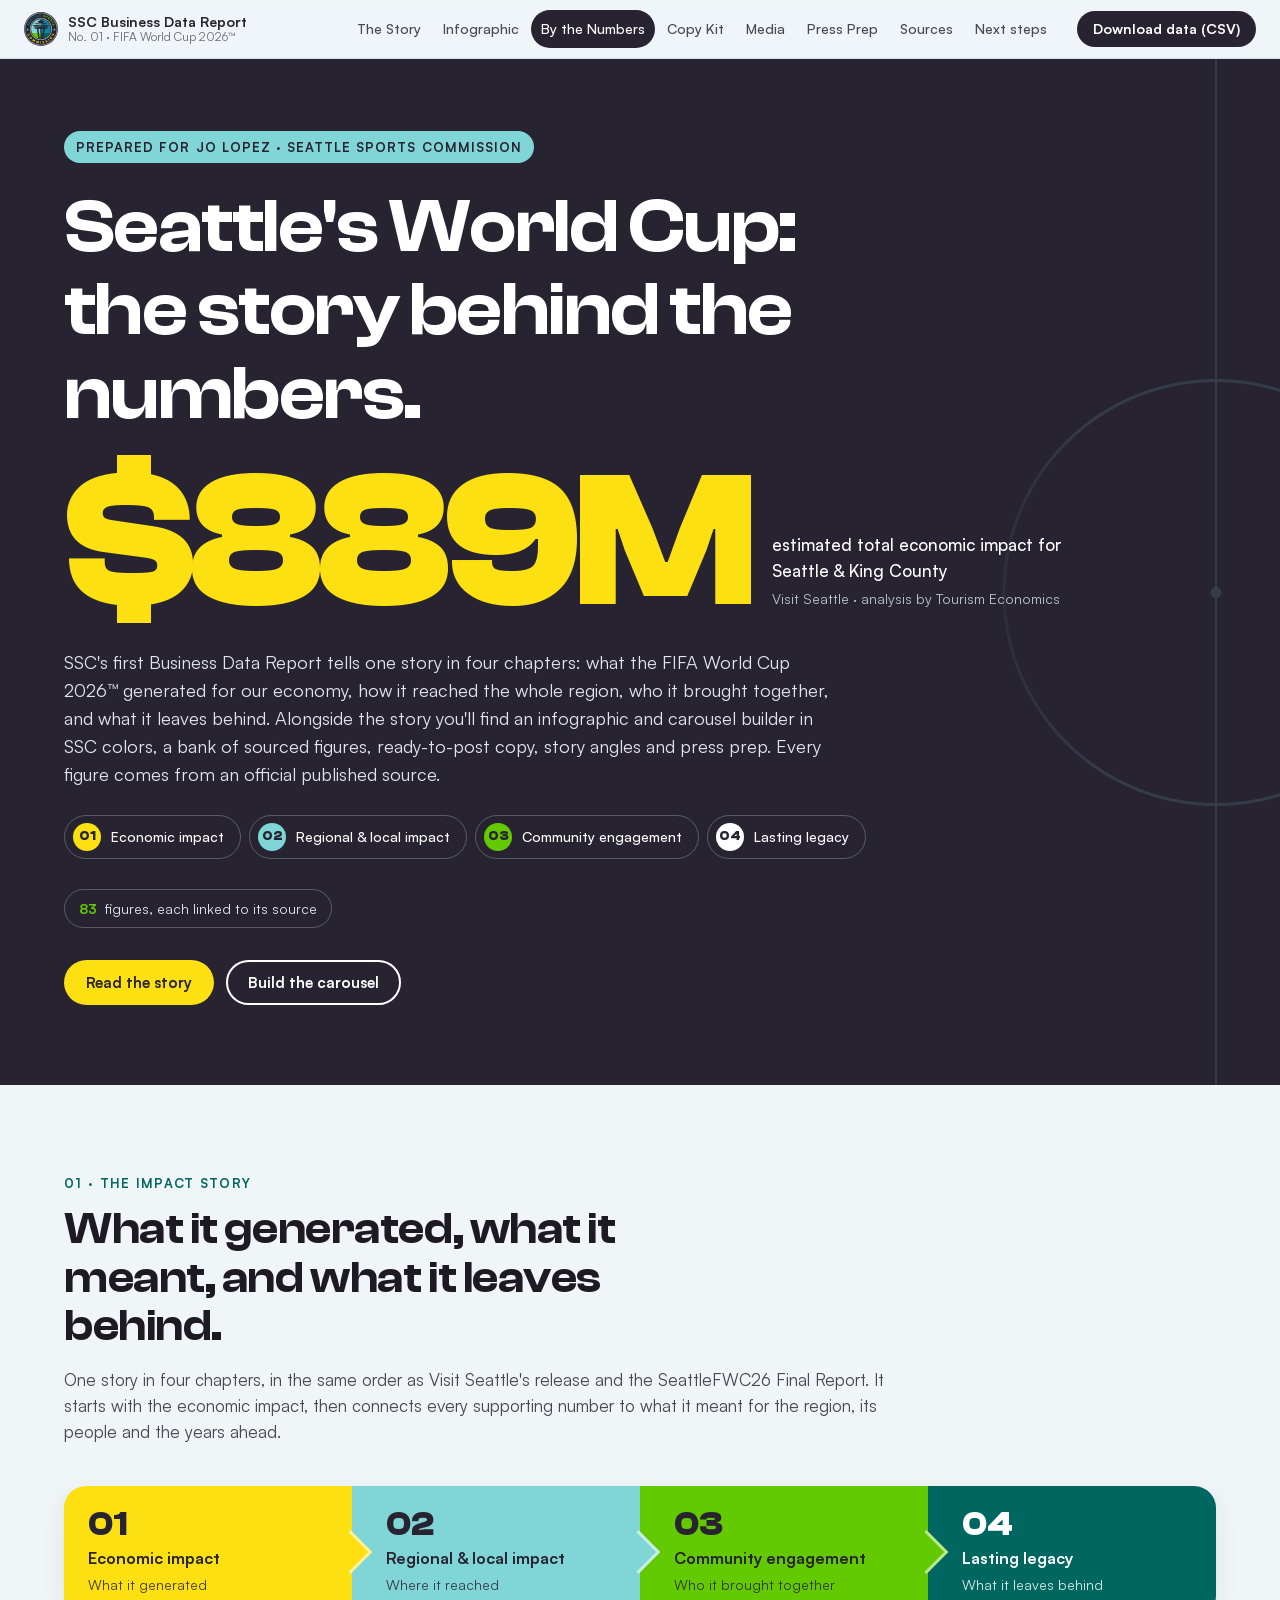
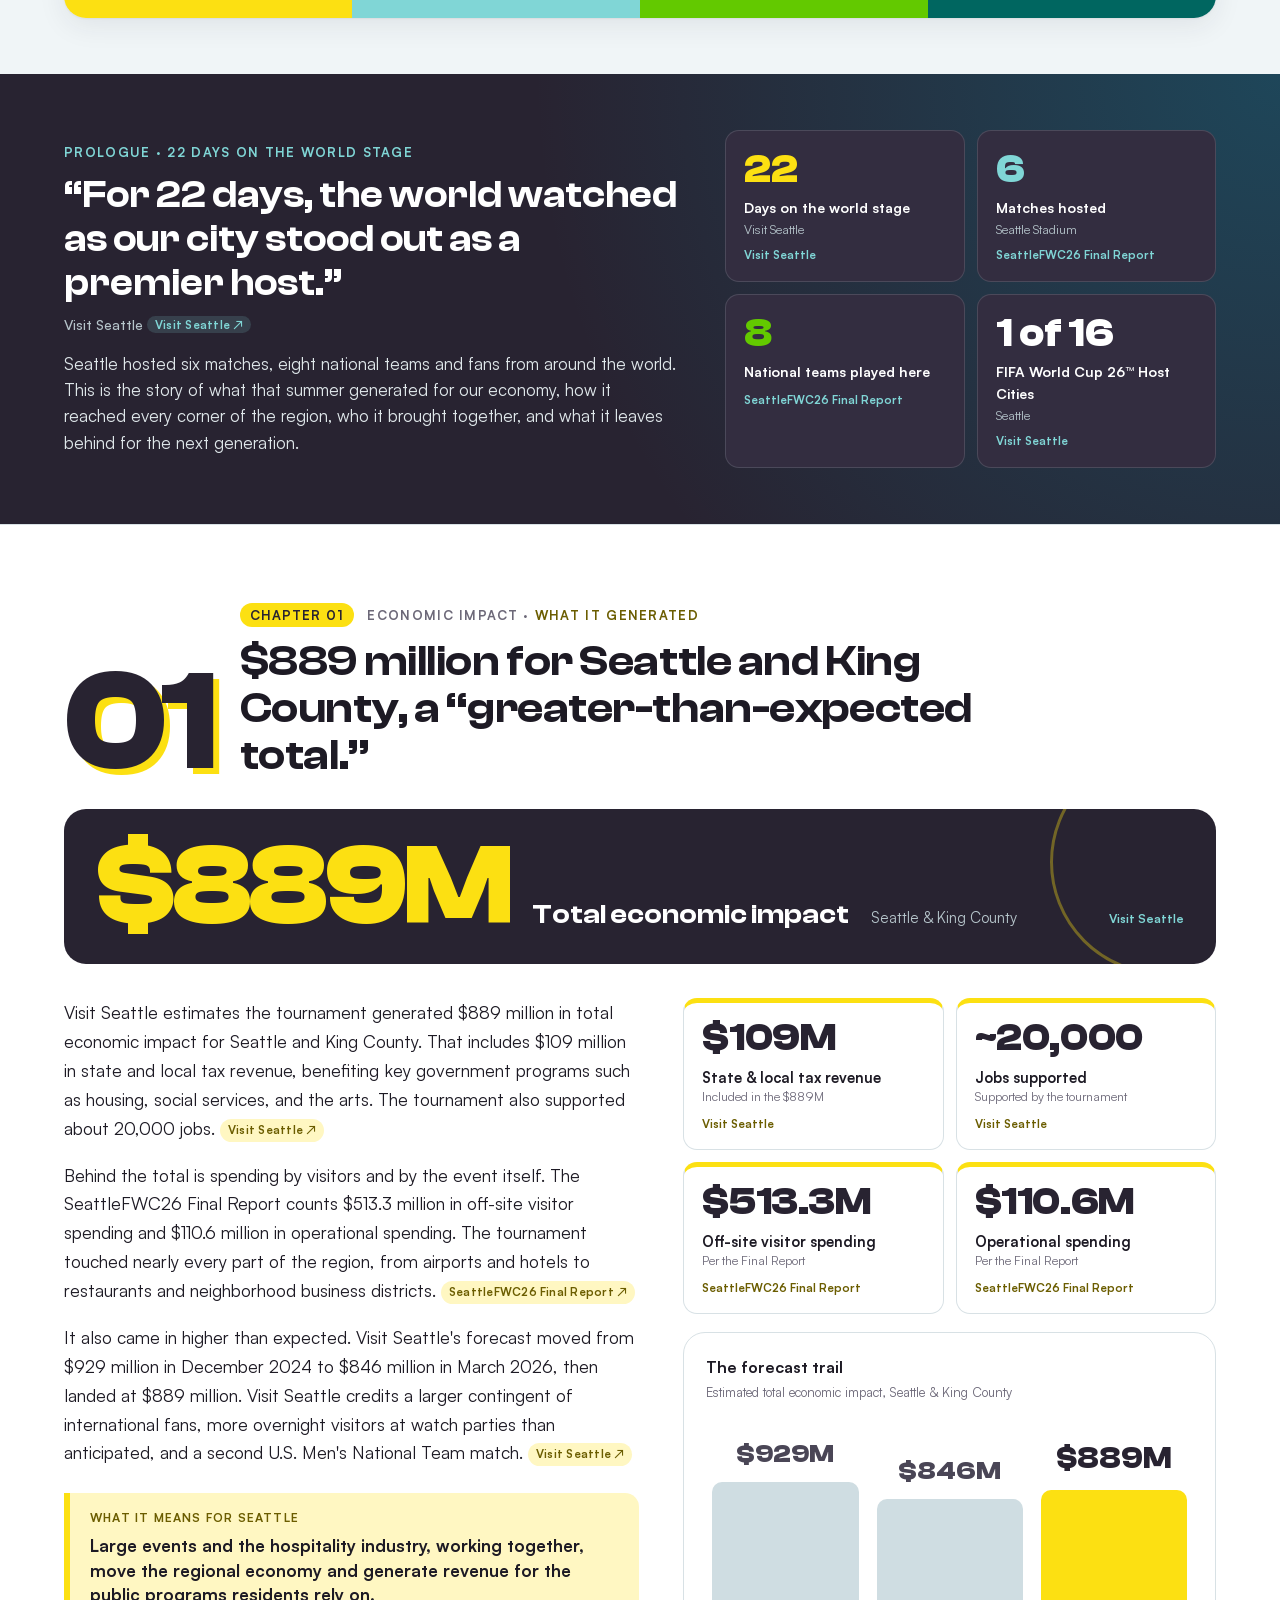
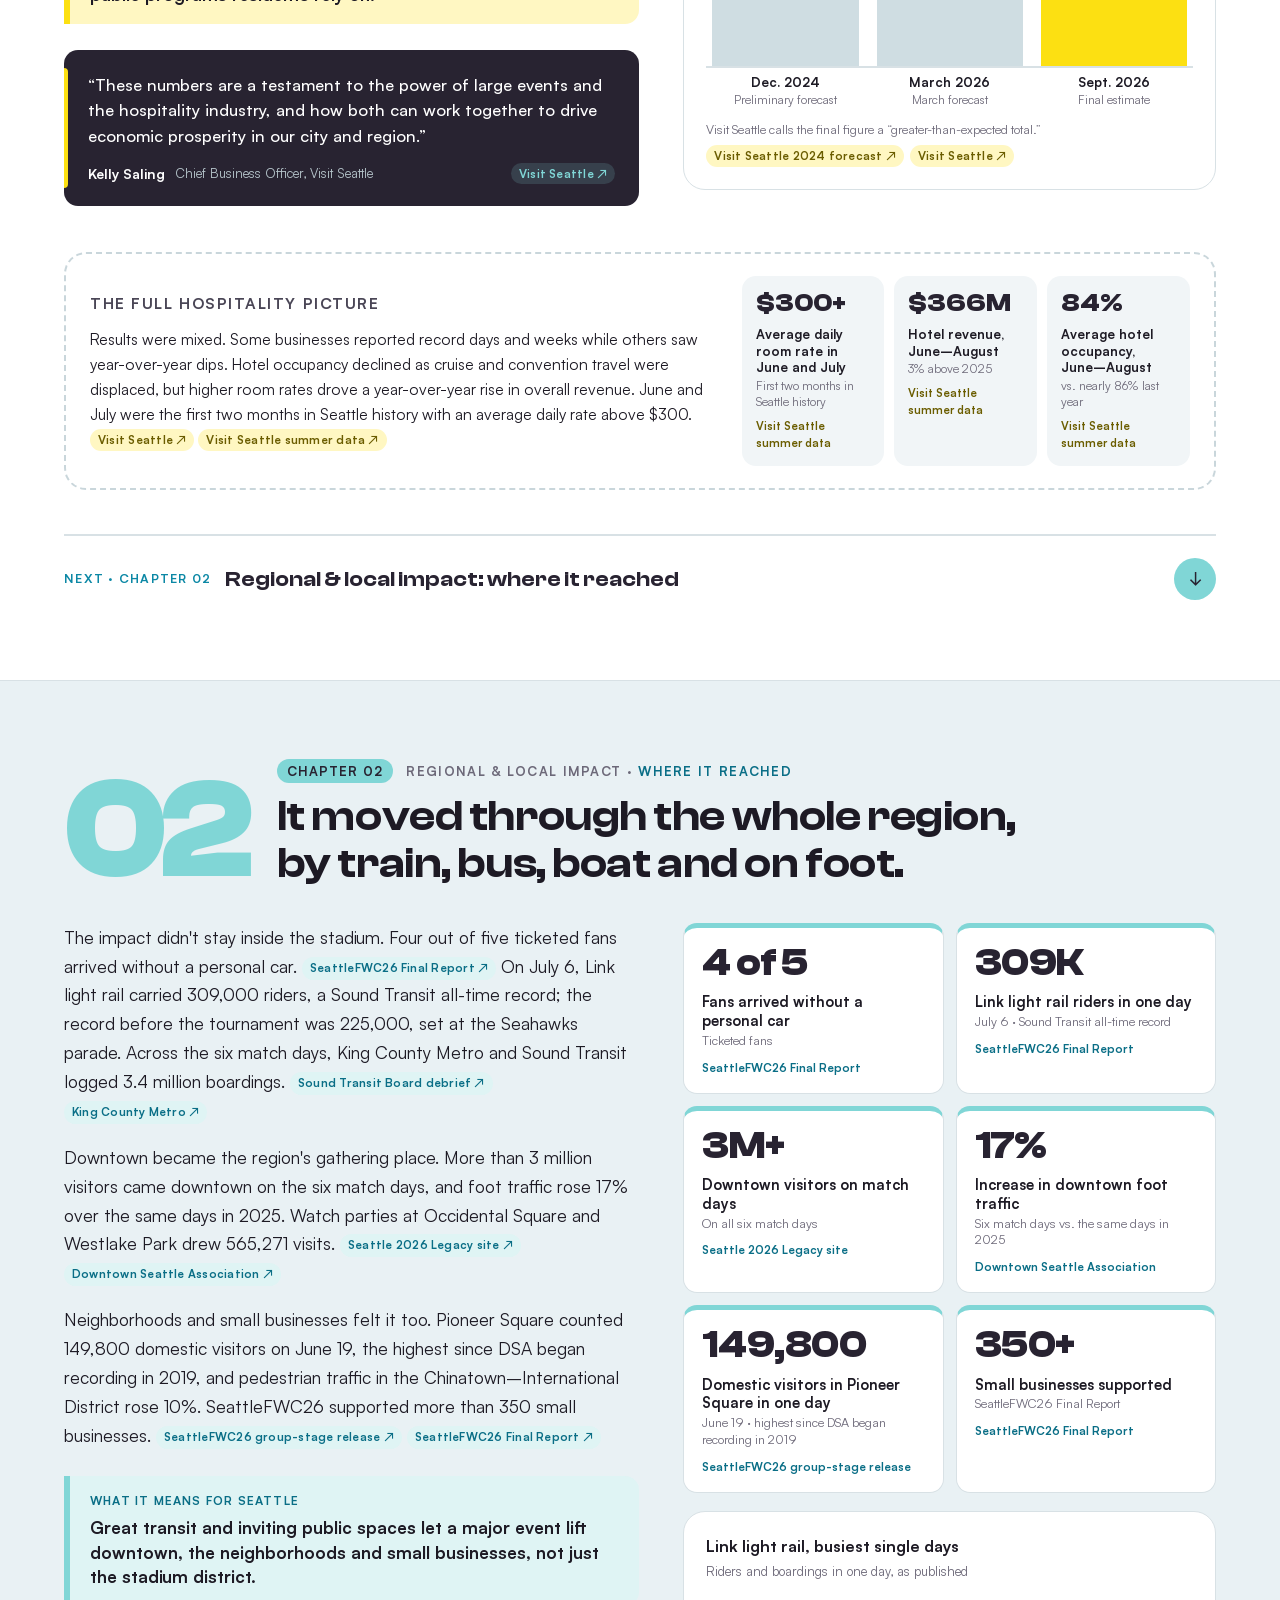
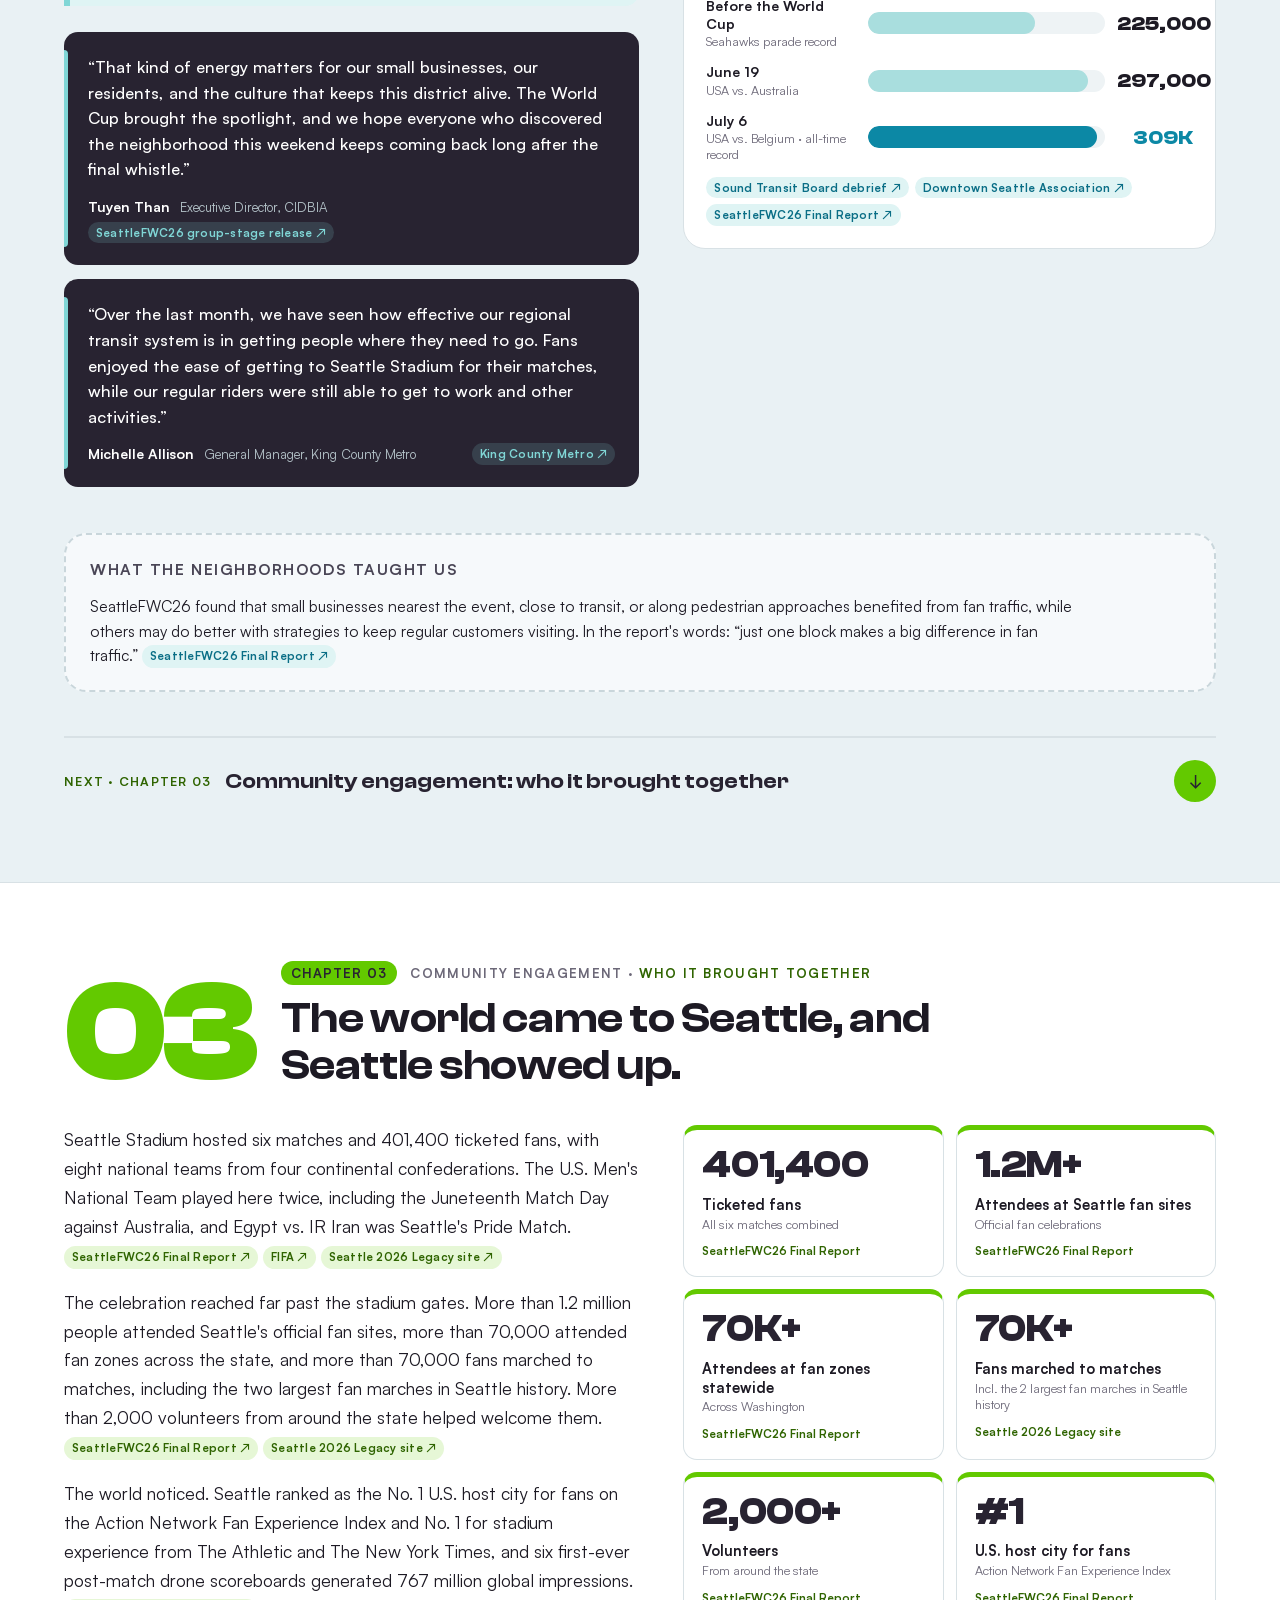
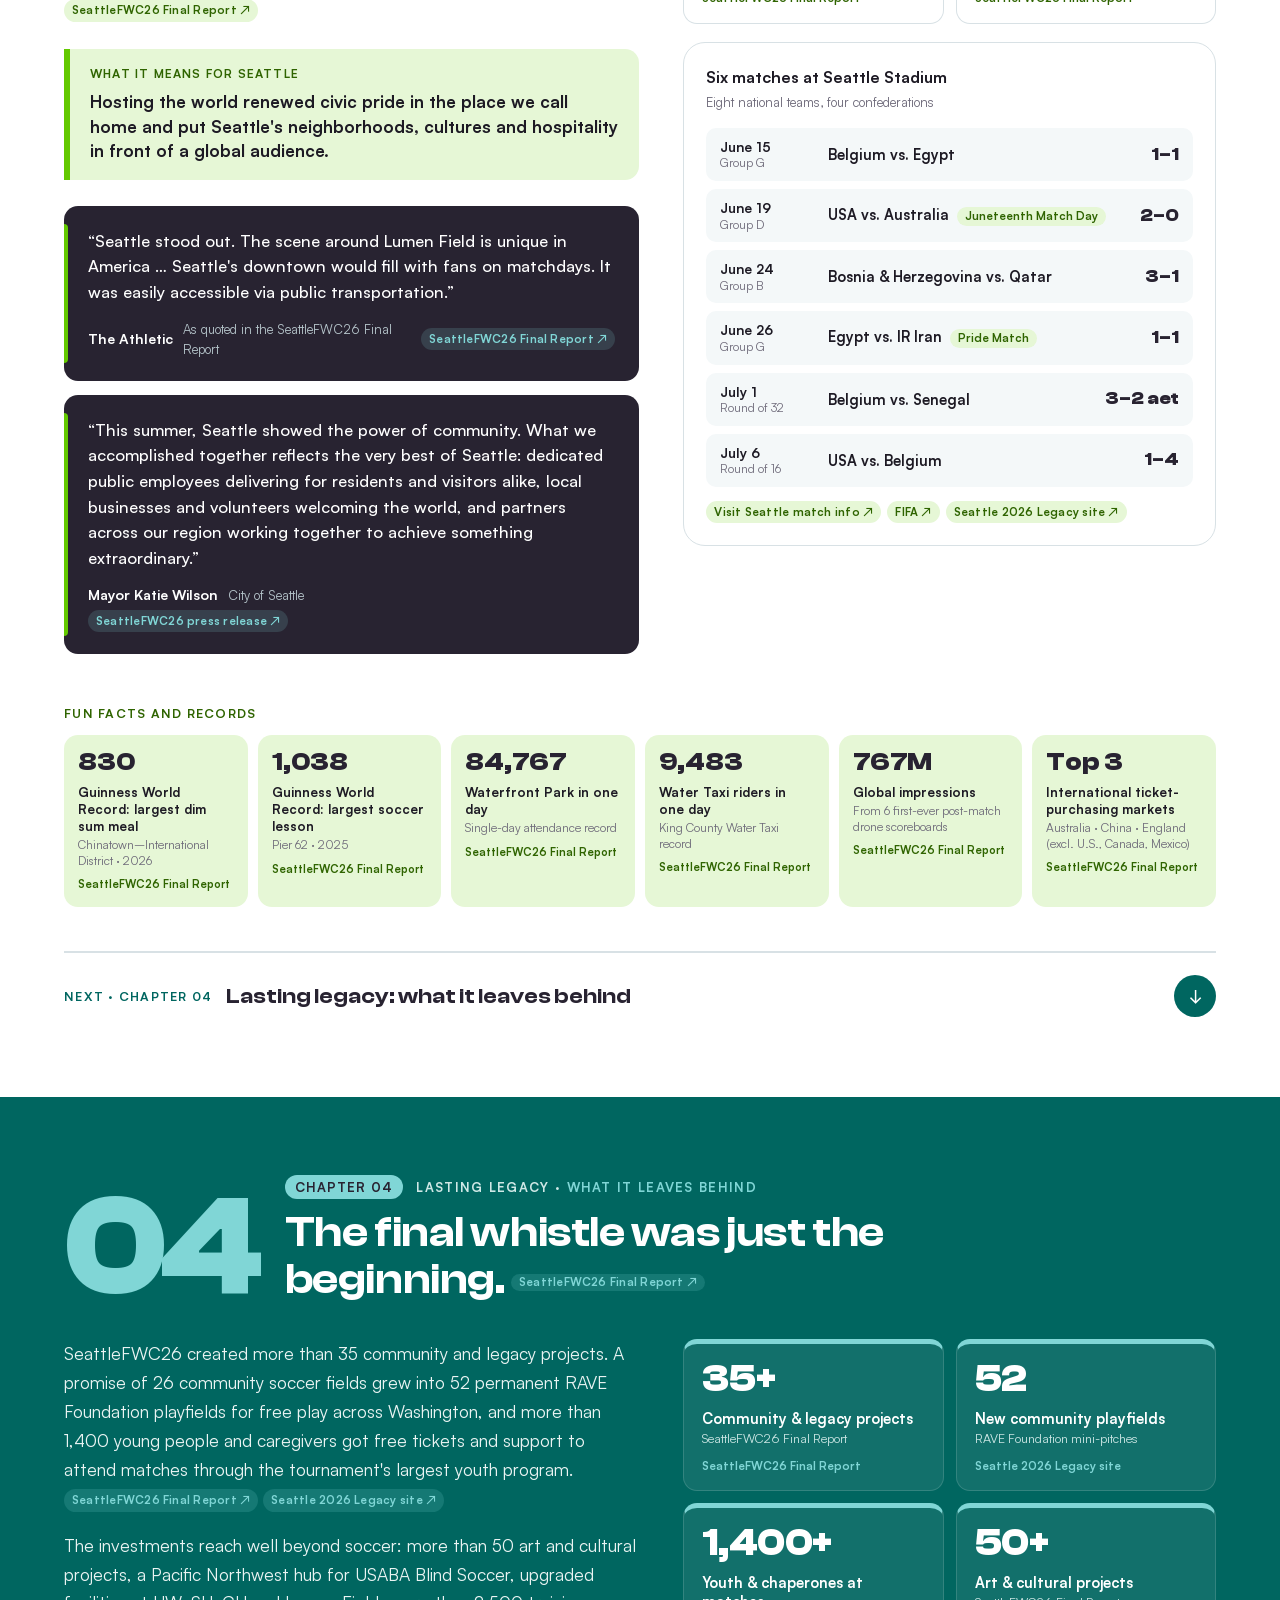
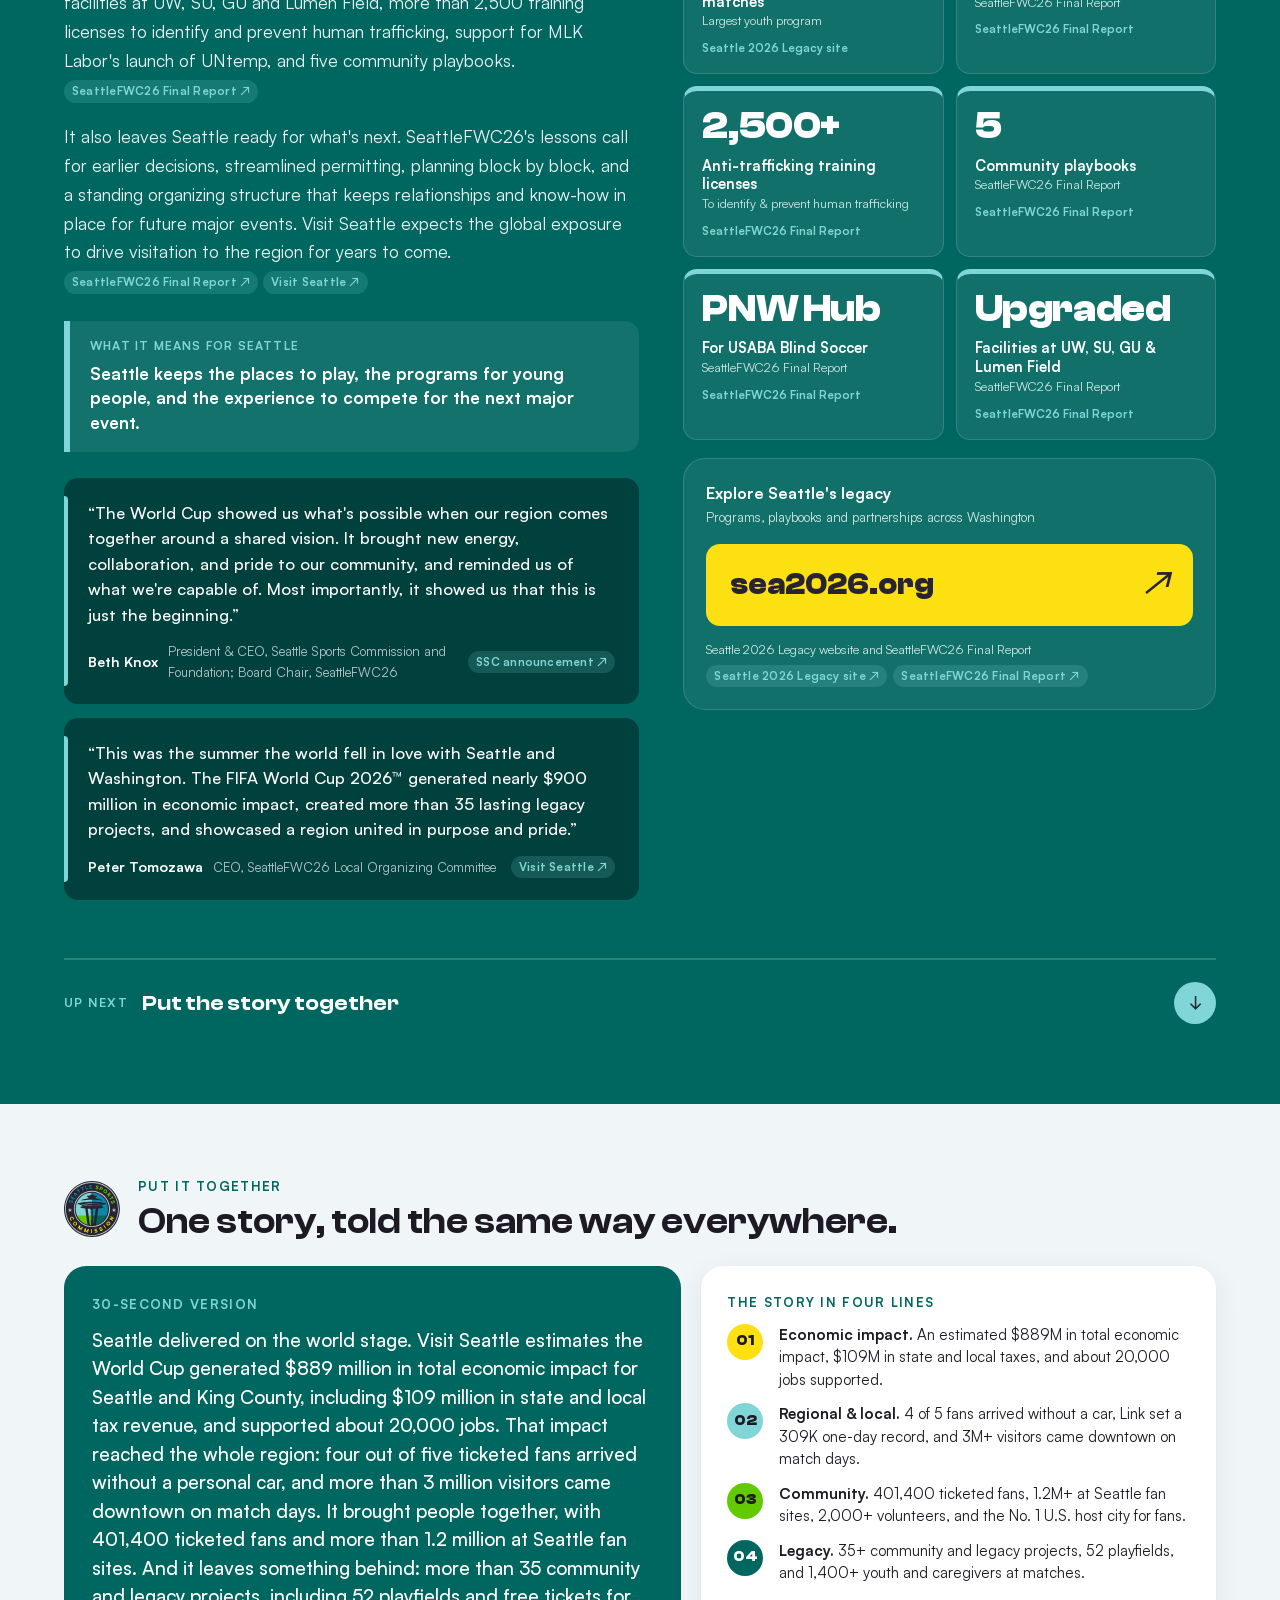
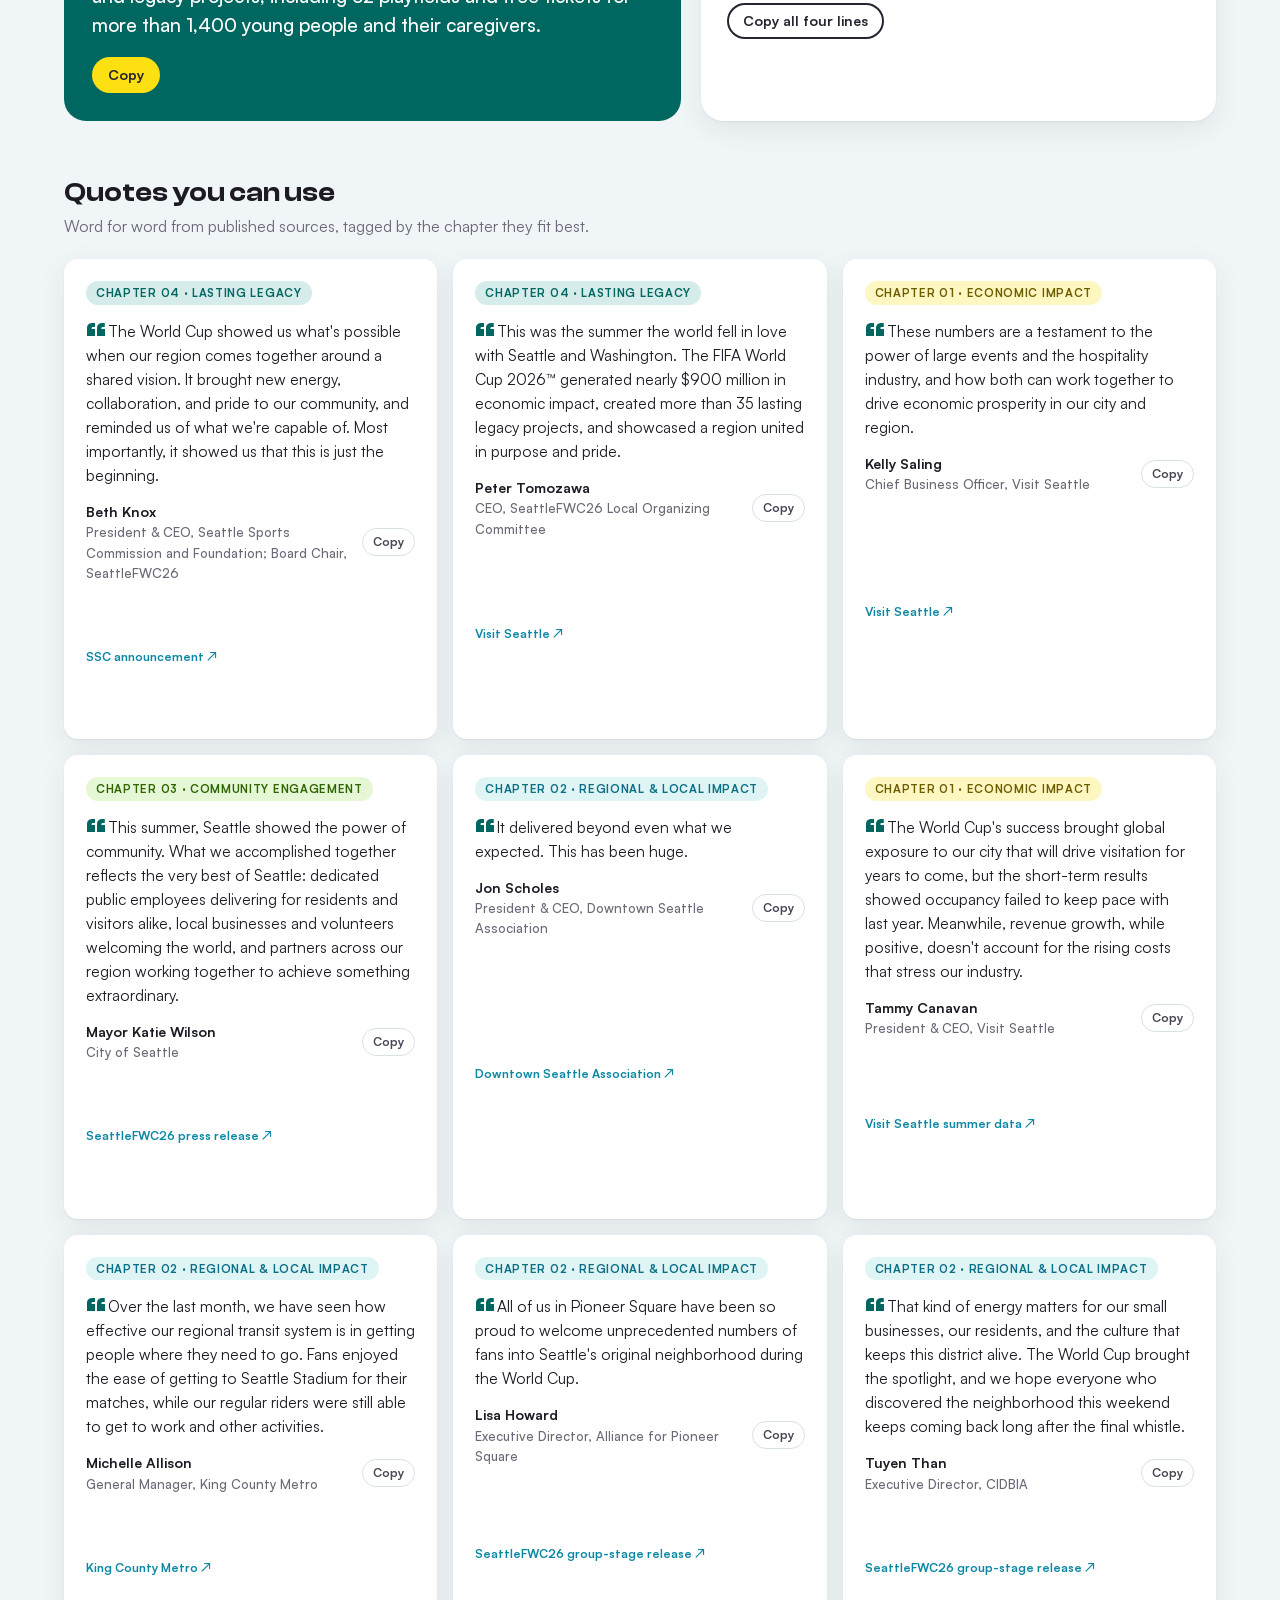
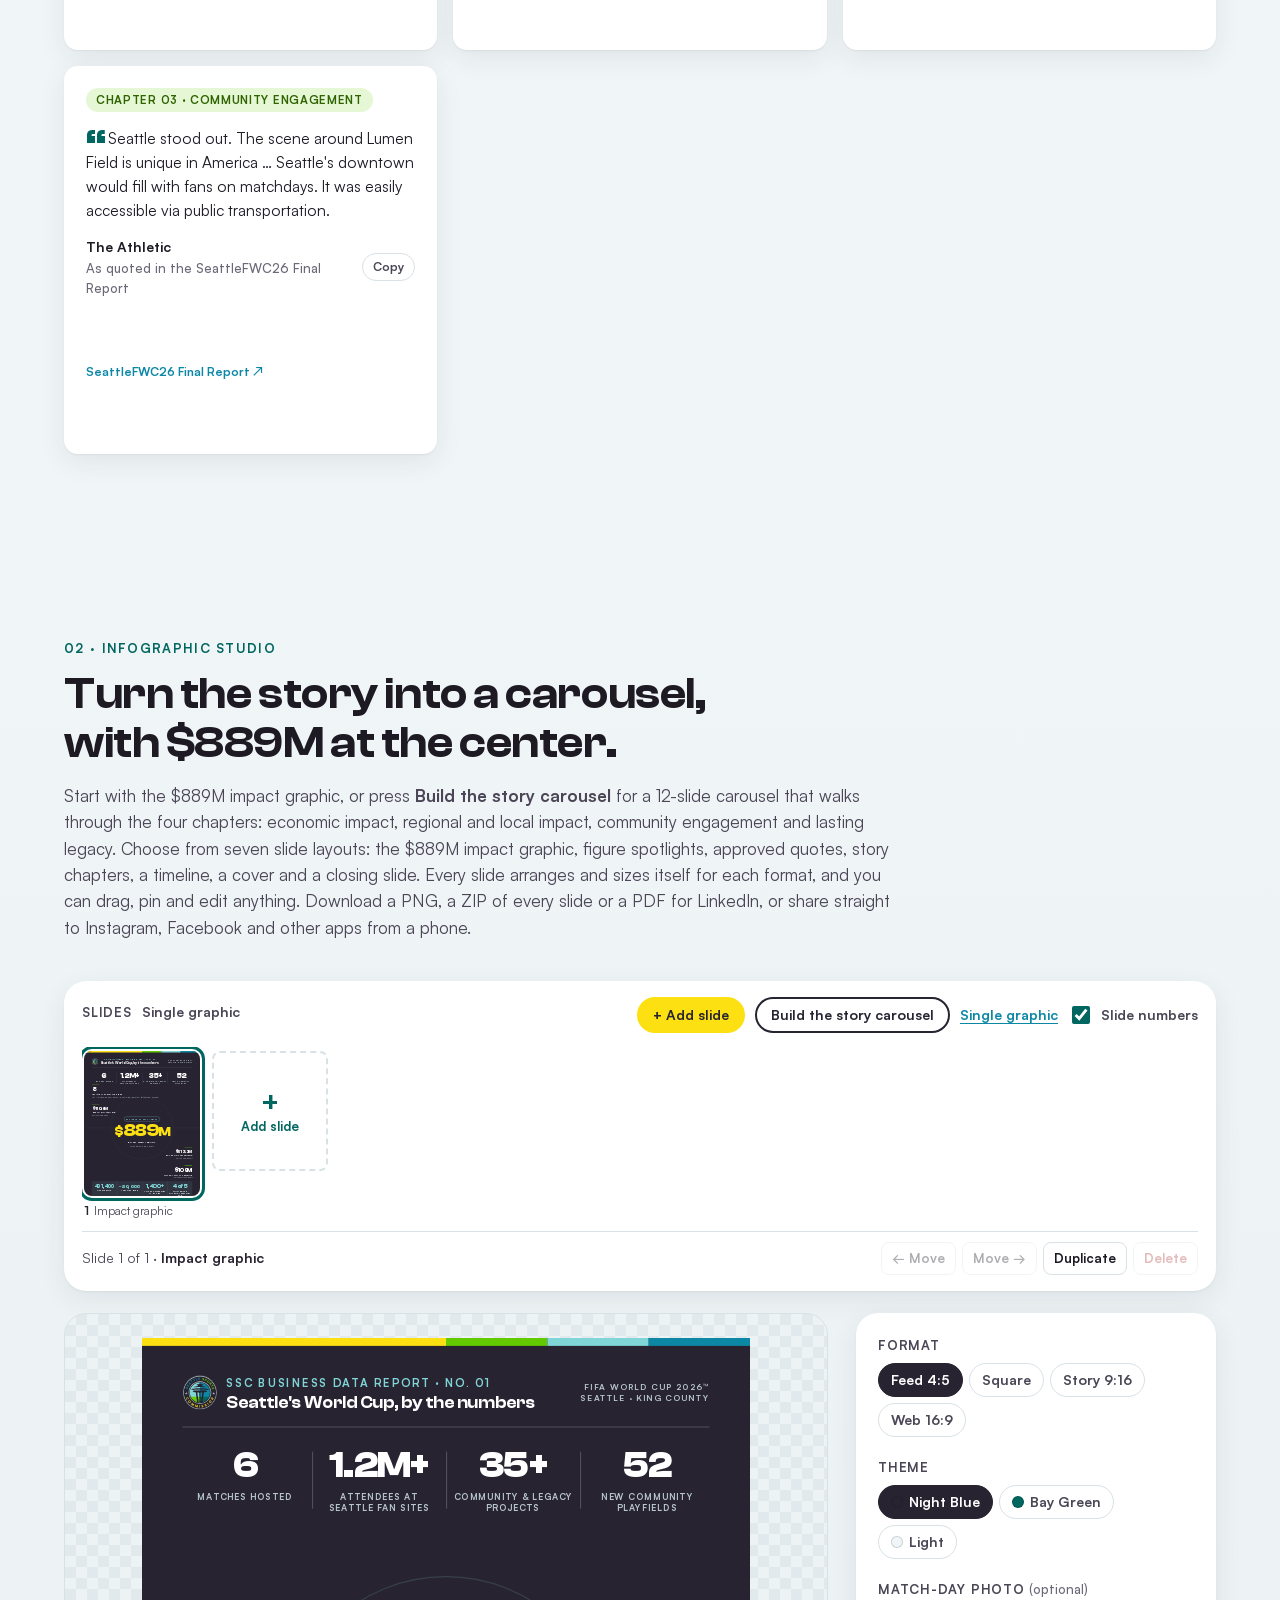
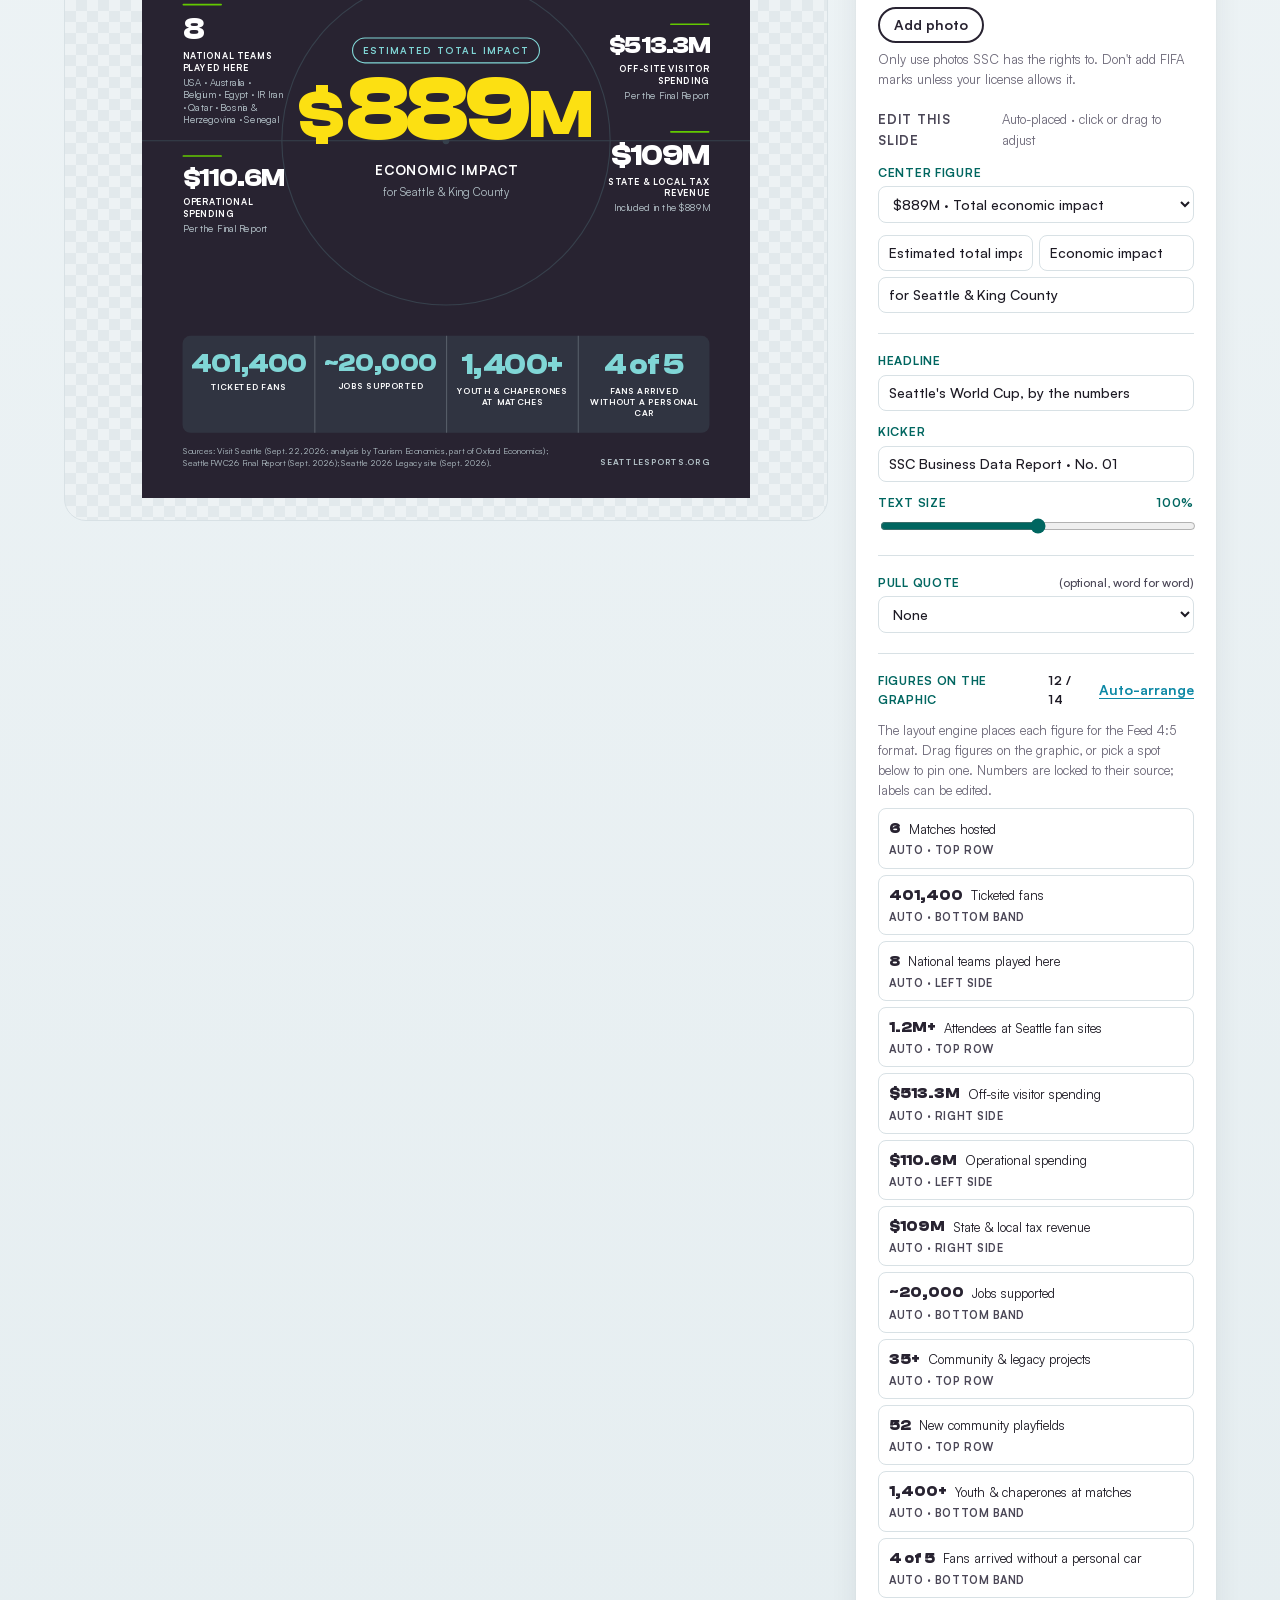
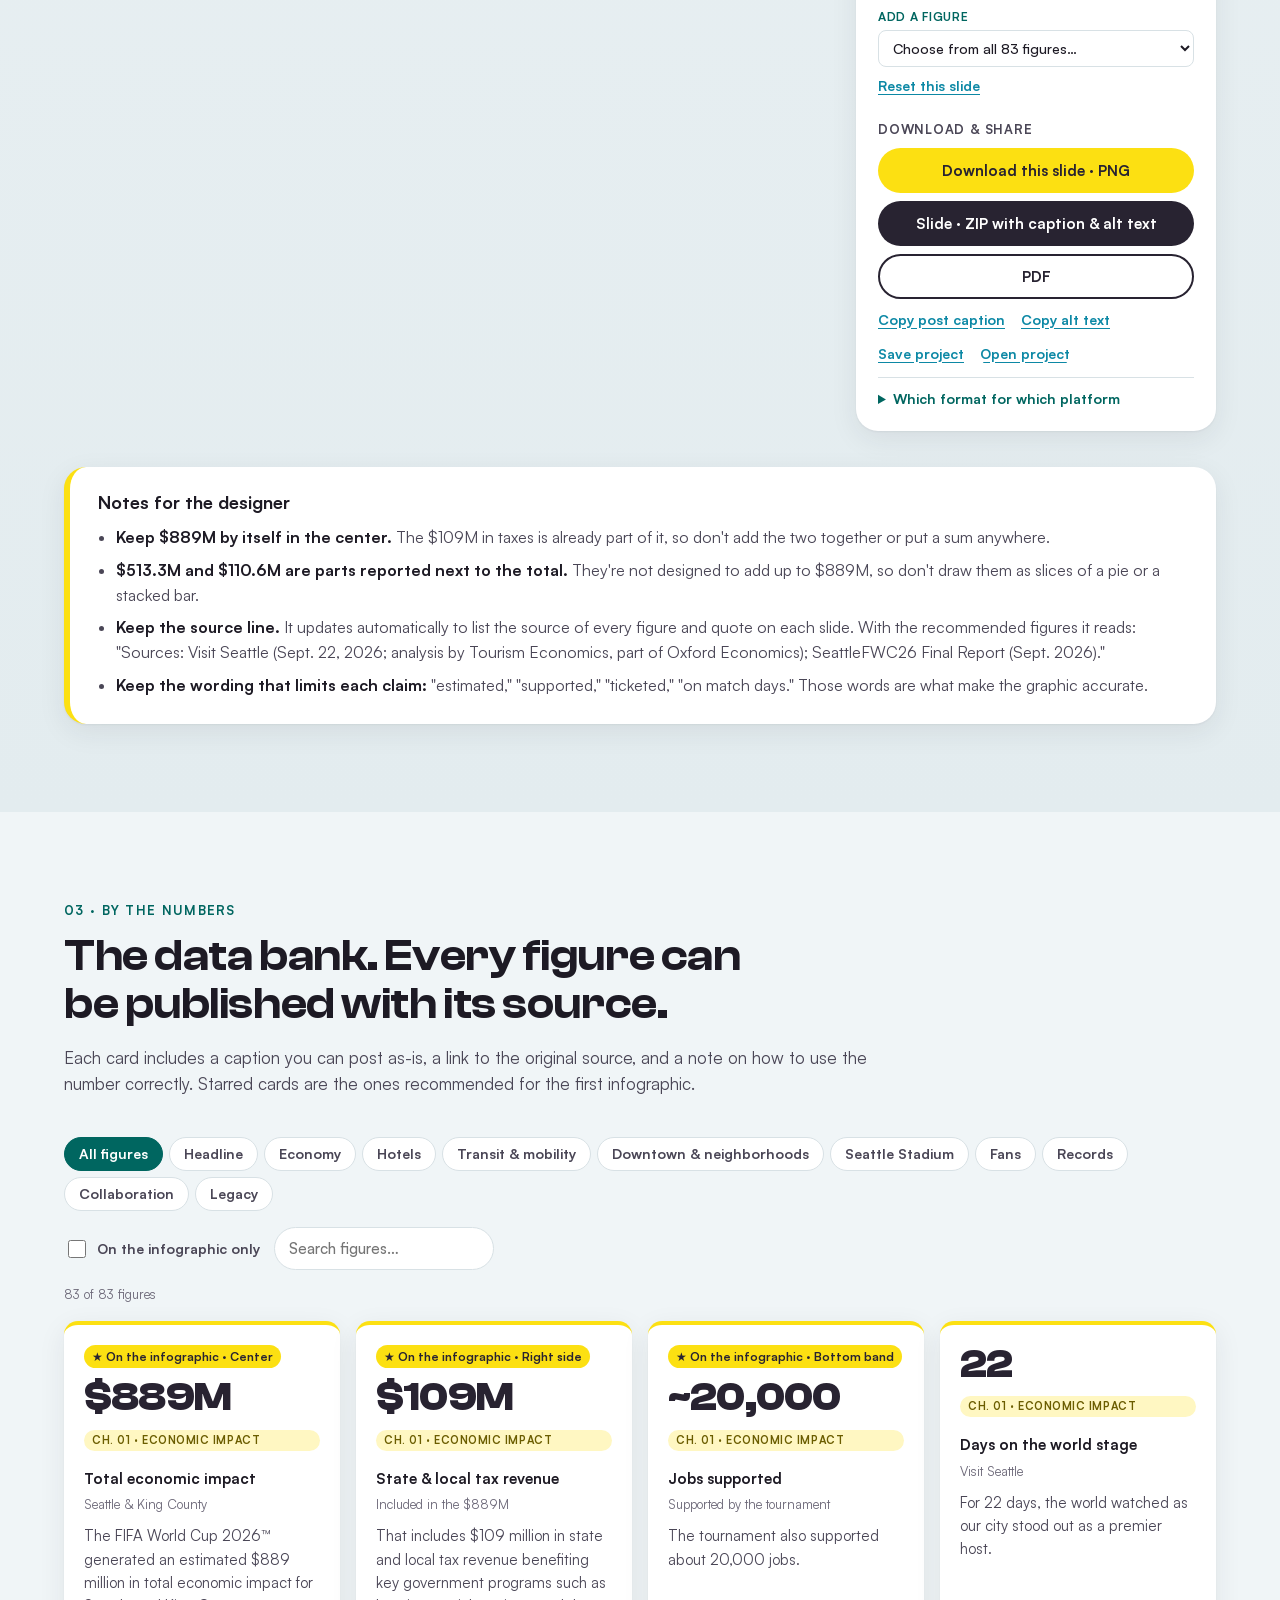
==== commit cd871155: "Retell the kit as a four-chapter story: economic, regional, community, legacy" ====
--- a/index.html
+++ b/index.html
@@ -3,8 +3,8 @@
 <head>
 <meta charset="utf-8">
 <meta name="viewport" content="width=device-width, initial-scale=1">
-<title>SSC Business Data Report No. 01 — Seattle's World Cup Impact Kit</title>
-<meta name="description" content="Verified data, infographic builder, talking points, copy, and press prep for Seattle Sports Commission's FIFA World Cup 2026 impact story.">
+<title>SSC Business Data Report No. 01 · Seattle's World Cup Impact Story &amp; Kit</title>
+<meta name="description" content="The story of what the FIFA World Cup 2026 generated, what it meant, and what it leaves behind for Seattle and King County, with sourced data, an infographic builder, copy and press prep from the Seattle Sports Commission.">
 <link rel="icon" href="assets/ssc-logo.svg" type="image/svg+xml">
 <link rel="stylesheet" href="fonts.css">
 <link rel="stylesheet" href="styles.css">
@@ -19,9 +19,9 @@
       <span class="brand__text"><strong>SSC Business Data Report</strong><span>No. 01 · FIFA World Cup 2026™</span></span>
     </a>
     <nav class="nav" aria-label="Sections">
+      <a href="#story">The Story</a>
       <a href="#studio">Infographic</a>
       <a href="#numbers">By the Numbers</a>
-      <a href="#story">Story</a>
       <a href="#copy">Copy Kit</a>
       <a href="#media">Media</a>
       <a href="#press">Press Prep</a>
@@ -38,19 +38,58 @@
     <div class="hero__pitch" aria-hidden="true"></div>
     <div class="wrap hero__inner">
       <p class="kicker">Prepared for Jo Lopez · Seattle Sports Commission</p>
-      <h1 class="hero__title">Seattle's World Cup,<br>by the numbers.</h1>
+      <h1 class="hero__title">Seattle's World Cup:<br>the story behind the numbers.</h1>
       <div class="hero__big" aria-label="$889 million total economic impact">
         <span class="hero__num">$889M</span>
         <span class="hero__numlabel">estimated total economic impact for Seattle &amp; King County<br><span class="muted-inv">Visit Seattle · analysis by Tourism Economics</span></span>
       </div>
-      <p class="hero__lede">Everything SSC needs for its first Business Data Report: an infographic builder in SSC colors, a bank of figures you can publish with sources attached, talking points, ready-to-post copy, story ideas for media, and prep for tough press questions. Every figure comes from an official published source.</p>
+      <p class="hero__lede">SSC's first Business Data Report tells one story in four chapters: what the FIFA World Cup 2026™ generated for our economy, how it reached the whole region, who it brought together, and what it leaves behind. Alongside the story you'll find an infographic and carousel builder in SSC colors, a bank of sourced figures, ready-to-post copy, story angles and press prep. Every figure comes from an official published source.</p>
+      <ol class="hero__arc" id="heroArc" aria-label="The four chapters"></ol>
       <ul class="trust">
         <li><strong id="statCount">—</strong> figures, each linked to its source</li>
       </ul>
       <div class="hero__cta">
-        <a class="btn btn--yellow" href="#studio">Build the infographic</a>
-        <a class="btn btn--line" href="#press">Prep for press</a>
-      </div>
+        <a class="btn btn--yellow" href="#story">Read the story</a>
+        <a class="btn btn--line" href="#studio">Build the carousel</a>
+      </div>
+    </div>
+  </section>
+
+  <!-- STORY -->
+  <section class="section story" id="story">
+    <div class="wrap">
+      <header class="section__head story__head">
+        <p class="eyebrow">01 · The Impact Story</p>
+        <h2>What it generated, what it meant, and what it leaves behind.</h2>
+        <p class="section__intro">One story in four chapters, in the same order as Visit Seattle's release and the SeattleFWC26 Final Report. It starts with the economic impact, then connects every supporting number to what it meant for the region, its people and the years ahead.</p>
+      </header>
+      <nav class="arc" id="arc" aria-label="Story chapters"></nav>
+    </div>
+    <div class="prologue" id="prologue"></div>
+    <div class="chapters" id="chapters"></div>
+    <div class="wrap">
+      <div class="epilogue" id="epilogue">
+        <div class="epi__head">
+          <img src="assets/ssc-logo.svg" alt="" width="56" height="56">
+          <div><p class="eyebrow">Put it together</p><h3>One story, told the same way everywhere.</h3></div>
+        </div>
+        <div class="epi__grid">
+          <div class="talk__card">
+            <p class="eyebrow eyebrow--inv">30-second version</p>
+            <blockquote id="elevator">Seattle delivered on the world stage. Visit Seattle estimates the World Cup generated $889 million in total economic impact for Seattle and King County, including $109 million in state and local tax revenue, and supported about 20,000 jobs. That impact reached the whole region: four out of five ticketed fans arrived without a personal car, and more than 3 million visitors came downtown on match days. It brought people together, with 401,400 ticketed fans and more than 1.2 million at Seattle fan sites. And it leaves something behind: more than 35 community and legacy projects, including 52 playfields and free tickets for more than 1,400 young people and their caregivers.</blockquote>
+            <button class="btn btn--yellow btn--sm" data-copy="#elevator">Copy</button>
+          </div>
+          <div class="spine">
+            <p class="eyebrow">The story in four lines</p>
+            <ol class="spine__list" id="spine"></ol>
+            <button class="btn btn--line btn--sm" id="spineCopy" type="button">Copy all four lines</button>
+          </div>
+        </div>
+      </div>
+
+      <h3 class="quotes__title">Quotes you can use</h3>
+      <p class="quotes__intro">Word for word from published sources, tagged by the chapter they fit best.</p>
+      <div class="quotes" id="quotes"></div>
     </div>
   </section>
 
@@ -58,9 +97,9 @@
   <section class="section section--studio" id="studio">
     <div class="wrap">
       <header class="section__head">
-        <p class="eyebrow">01 · Infographic Studio</p>
-        <h2>The $889M graphic, ready for your designers.</h2>
-        <p class="section__intro">Build one graphic or a full carousel that tells both sides of the story: the numbers and the people behind them. Choose from seven slide layouts: the $889M impact graphic, figure spotlights, approved quotes, story takeaways, a timeline, a cover and a closing slide. Every slide arranges and sizes itself for each format, and you can drag, pin and edit anything. Download a PNG, a ZIP of every slide or a PDF for LinkedIn, or share straight to Instagram, Facebook and other apps from a phone.</p>
+        <p class="eyebrow">02 · Infographic Studio</p>
+        <h2>Turn the story into a carousel, with $889M at the center.</h2>
+        <p class="section__intro">Start with the $889M impact graphic, or press <b>Build the story carousel</b> for a 12-slide carousel that walks through the four chapters: economic impact, regional and local impact, community engagement and lasting legacy. Choose from seven slide layouts: the $889M impact graphic, figure spotlights, approved quotes, story chapters, a timeline, a cover and a closing slide. Every slide arranges and sizes itself for each format, and you can drag, pin and edit anything. Download a PNG, a ZIP of every slide or a PDF for LinkedIn, or share straight to Instagram, Facebook and other apps from a phone.</p>
       </header>
 
       <div class="deck" id="deck">
@@ -71,7 +110,7 @@
               <button class="btn btn--yellow btn--sm" id="addSlideBtn" type="button" aria-expanded="false" aria-haspopup="true" aria-controls="addMenu">+ Add slide</button>
               <div class="addmenu" id="addMenu" role="menu" hidden></div>
             </div>
-            <button class="btn btn--line btn--sm" id="deckReco" type="button">Build the recommended carousel</button>
+            <button class="btn btn--line btn--sm" id="deckReco" type="button">Build the story carousel</button>
             <button class="btn btn--text btn--sm" id="deckSingle" type="button">Single graphic</button>
             <label class="toggle"><input type="checkbox" id="deckNums" checked><span>Slide numbers</span></label>
           </div>
@@ -172,7 +211,7 @@
   <section class="section" id="numbers">
     <div class="wrap">
       <header class="section__head">
-        <p class="eyebrow">02 · By the Numbers</p>
+        <p class="eyebrow">03 · By the Numbers</p>
         <h2>The data bank. Every figure can be published with its source.</h2>
         <p class="section__intro">Each card includes a caption you can post as-is, a link to the original source, and a note on how to use the number correctly. Starred cards are the ones recommended for the first infographic.</p>
       </header>
@@ -199,55 +238,6 @@
     </div>
   </section>
 
-  <!-- STORY -->
-  <section class="section section--dark" id="story">
-    <div class="wrap">
-      <header class="section__head">
-        <p class="eyebrow eyebrow--inv">03 · The Story</p>
-        <h2>Five takeaways the public should remember.</h2>
-      </header>
-
-      <ol class="takeaways">
-        <li><span class="tk__n">1</span><div><h3>A greater-than-expected total.</h3><p>Visit Seattle forecast $929M in December 2024 and $846M in March 2026. The final estimate is $889M, which Visit Seattle calls a "greater-than-expected total." <a class="tk__src" href="https://visitseattle.org/press/press-releases/visit-seattle-economic-impact-fifa-2026/" target="_blank" rel="noopener">Visit Seattle ↗</a></p></div></li>
-        <li><span class="tk__n">2</span><div><h3>The world showed up.</h3><p>Visit Seattle credits a larger contingent of international fans at matches, more overnight visitors at watch parties than anticipated, and the addition of a second U.S. Men's National Team match. <a class="tk__src" href="https://visitseattle.org/press/press-releases/visit-seattle-economic-impact-fifa-2026/" target="_blank" rel="noopener">Visit Seattle ↗</a></p></div></li>
-        <li><span class="tk__n">3</span><div><h3>It moved people, not just money.</h3><p>The tournament drew 401,400 ticketed fans and more than 1.2M attendees at Seattle fan sites. Four out of five ticketed fans arrived without a personal car, and Link light rail set a one-day record of 309K riders. <a class="tk__src" href="https://bit.ly/SEA26FinalReport" target="_blank" rel="noopener">Final Report ↗</a></p></div></li>
-        <li><span class="tk__n">4</span><div><h3>The legacy outlasts the final whistle.</h3><p>More than 35 community and legacy projects, including 52 RAVE Foundation playfields and free tickets and support for more than 1,400 young people and their caregivers. <a class="tk__src" href="https://bit.ly/SEA26FinalReport" target="_blank" rel="noopener">Final Report ↗</a> <a class="tk__src" href="https://www.sea2026.org" target="_blank" rel="noopener">Legacy site ↗</a></p></div></li>
-        <li><span class="tk__n">5</span><div><h3>The lessons are part of the win.</h3><p>Hospitality results were mixed, and hotel occupancy fell even as revenue rose. SeattleFWC26's lessons, like "just one block makes a big difference in fan traffic," point the way for the next major event. <a class="tk__src" href="https://visitseattle.org/press/press-releases/visit-seattle-economic-impact-fifa-2026/" target="_blank" rel="noopener">Visit Seattle ↗</a> <a class="tk__src" href="https://bit.ly/SEA26FinalReport" target="_blank" rel="noopener">Final Report ↗</a></p></div></li>
-      </ol>
-
-      <div class="story-grid">
-        <figure class="trail">
-          <figcaption><h3>The forecast trail</h3><p>Estimated total economic impact, Seattle &amp; King County</p></figcaption>
-          <div class="trail__chart" id="trail" role="img" aria-label="Forecasts: $929M in December 2024, $846M in March 2026, final $889M in September 2026."></div>
-          <p class="fine">Sources: <a href="https://visitseattle.org/press/press-release-archive/fifaworldcupeconomicimpact2024/" target="_blank" rel="noopener">Visit Seattle Dec. 2024 forecast</a>; <a href="https://visitseattle.org/press/press-releases/visit-seattle-economic-impact-fifa-2026/" target="_blank" rel="noopener">Visit Seattle Sept. 22, 2026 release</a>. Visit Seattle says the March forecast was lowered because fewer international visitors and less capital project spending were expected.</p>
-        </figure>
-
-        <div class="matchlist">
-          <h3>Six matches at Seattle Stadium</h3>
-          <ul id="matches"></ul>
-          <p class="fine">Schedule: <a href="https://visitseattle.org/sea26/match-info/" target="_blank" rel="noopener">Visit Seattle</a>. Results: <a href="https://inside.fifa.com/organisation/news/seattle-stadium-world-cup-2026-wrap-sounders-dzeko-dempsey" target="_blank" rel="noopener">FIFA</a>. Juneteenth and Pride Match Days: <a href="https://www.sea2026.org" target="_blank" rel="noopener">Seattle 2026 Legacy site</a>.</p>
-        </div>
-      </div>
-
-      <div class="talk">
-        <div class="talk__card">
-          <p class="eyebrow eyebrow--inv">30-second version</p>
-          <blockquote id="elevator">Seattle delivered on the world stage. Visit Seattle estimates the World Cup generated $889 million in total economic impact for Seattle and King County, including $109 million in state and local tax revenue, and supported about 20,000 jobs. Visit Seattle calls it a greater-than-expected total. The legacy lasts, too: more than 35 community and legacy projects, including 52 RAVE Foundation playfields and free tickets for more than 1,400 young people and their caregivers.</blockquote>
-          <button class="btn btn--yellow btn--sm" data-copy="#elevator">Copy</button>
-        </div>
-        <div class="pillars">
-          <div><span>Scale</span><p>$889M impact · $109M taxes · about 20,000 jobs<a class="tk__src" href="https://visitseattle.org/press/press-releases/visit-seattle-economic-impact-fifa-2026/" target="_blank" rel="noopener">Visit Seattle ↗</a></p></div>
-          <div><span>People</span><p>401,400 ticketed fans · 1.2M+ fan-site attendees · 2,000+ volunteers<a class="tk__src" href="https://bit.ly/SEA26FinalReport" target="_blank" rel="noopener">Final Report ↗</a></p></div>
-          <div><span>Legacy</span><p>35+ projects · 52 playfields · 1,400+ youth and chaperones<a class="tk__src" href="https://bit.ly/SEA26FinalReport" target="_blank" rel="noopener">Final Report ↗</a></p></div>
-          <div><span>Learning</span><p>Mixed results for hospitality · lessons for future events<a class="tk__src" href="https://bit.ly/SEA26FinalReport" target="_blank" rel="noopener">Final Report ↗</a></p></div>
-        </div>
-      </div>
-
-      <h3 class="quotes__title">Quotes you can use</h3>
-      <div class="quotes" id="quotes"></div>
-    </div>
-  </section>
-
   <!-- COPY KIT -->
   <section class="section" id="copy">
     <div class="wrap">
@@ -266,8 +256,8 @@
     <div class="wrap">
       <header class="section__head">
         <p class="eyebrow">05 · Media Playbook</p>
-        <h2>Eight story angles beyond the headline number.</h2>
-        <p class="section__intro">Each angle has a hook, the data behind it, and a suggested format. These are proposals for the team to choose from.</p>
+        <h2>Eight story angles, organized by chapter.</h2>
+        <p class="section__intro">Each angle goes deeper on one chapter of the story, with a hook, the data behind it, and a suggested format. Pitch them in order and the coverage builds the full story over time.</p>
       </header>
       <div class="angles" id="angles"></div>
 
@@ -291,7 +281,7 @@
           <li><strong>Launch</strong> Post the infographic carousel on Instagram and LinkedIn, and publish the website story the same day.</li>
           <li><strong>Amplify</strong> Ask commissioners and partners to reshare on LinkedIn using the quote bank.</li>
           <li><strong>Pitch</strong> Offer one angle to business press, like the forecast trail or the mobility story, with Beth as the spokesperson.</li>
-          <li><strong>Sustain</strong> Run one legacy feature a week (playfields, youth access, blind soccer hub) using SeattleFWC26 photos.</li>
+          <li><strong>Sustain</strong> Run one chapter a week: economic impact, then regional and local, then community, then a legacy feature (playfields, youth access, blind soccer hub) using SeattleFWC26 photos.</li>
           <li><strong>Close</strong> Publish an op-ed on lessons for the next major event to position SSC for future bids.</li>
         </ol>
       </div>
@@ -357,6 +347,8 @@
 <script src="assets/html-to-image.js"></script>
 <script src="data.js"></script>
 <script src="content.js"></script>
+<script src="story.js"></script>
 <script src="app.js"></script>
+<script src="story-render.js"></script>
 </body>
 </html>
--- a/styles.css
+++ b/styles.css
@@ -59,7 +59,7 @@
   radial-gradient(circle at 95% 52%, var(--sky) 0 5px, transparent 6px);}
 .hero__inner{position:relative}
 .kicker{display:inline-block;font-size:13px;font-weight:700;letter-spacing:.08em;text-transform:uppercase;color:var(--night);background:var(--sky);padding:6px 12px;border-radius:999px}
-.hero__title{font-family:var(--font-display);font-weight:600;font-size:clamp(40px,6vw,76px);letter-spacing:-.02em;margin:22px 0 28px;max-width:14ch}
+.hero__title{font-family:var(--font-display);font-weight:600;font-size:clamp(40px,6vw,76px);letter-spacing:-.02em;margin:22px 0 28px;max-width:19ch}
 .hero__big{display:flex;align-items:flex-end;gap:22px;flex-wrap:wrap;margin-bottom:28px}
 .hero__num{font-family:var(--font-display);font-weight:700;font-size:clamp(84px,15vw,200px);line-height:.82;letter-spacing:-.035em;color:var(--yellow)}
 .hero__numlabel{font-size:17px;font-weight:500;max-width:28ch;padding-bottom:10px}
@@ -722,3 +722,189 @@
   .deck__tools{flex-direction:column;align-items:flex-start}
   .addmenu{left:0;right:auto}
 }
+
+/* ================= THE IMPACT STORY ================= */
+.hero__arc{list-style:none;padding:0;margin:26px 0 30px;display:flex;flex-wrap:wrap;gap:8px;counter-reset:a}
+.hero__arc a{display:flex;align-items:center;gap:10px;text-decoration:none;color:#fff;border:1px solid rgba(182,197,203,.35);border-radius:999px;padding:7px 16px 7px 8px;font-size:14px;font-weight:500;transition:background .15s,border-color .15s}
+.hero__arc a:hover{background:rgba(255,255,255,.08);border-color:var(--sky);color:#fff}
+.hero__arc b{font-family:var(--font-display);font-size:13px;background:var(--yellow);color:var(--night);border-radius:999px;width:28px;height:28px;display:grid;place-items:center}
+.hero__arc li:nth-child(2) b{background:var(--sky)}.hero__arc li:nth-child(3) b{background:var(--field)}.hero__arc li:nth-child(4) b{background:#fff}
+
+.story{padding:88px 0 96px;background:var(--mist)}
+.story__head h2{max-width:20ch}
+.arc ol{list-style:none;margin:0 0 56px;padding:0;display:grid;grid-template-columns:repeat(4,1fr);gap:0;border-radius:var(--r-lg);overflow:hidden;box-shadow:var(--shadow)}
+.arc__i a{position:relative;display:flex;flex-direction:column;gap:4px;padding:22px 34px 22px 24px;text-decoration:none;color:var(--night);height:100%;transition:filter .15s}
+.arc__i a:hover{filter:brightness(1.05);color:var(--night)}
+.arc__i:not(:last-child) a::after{content:"";position:absolute;right:-14px;top:50%;width:28px;height:28px;transform:translateY(-50%) rotate(45deg);background:inherit;z-index:1;border-top:3px solid rgba(255,255,255,.55);border-right:3px solid rgba(255,255,255,.55)}
+.arc__i--0 a{background:var(--yellow)}.arc__i--1 a{background:var(--sky)}.arc__i--2 a{background:var(--field)}.arc__i--3 a{background:var(--bay);color:#fff}.arc__i--3 a:hover{color:#fff}
+.arc__i:nth-child(2) a,.arc__i:nth-child(3) a,.arc__i:nth-child(4) a{padding-left:34px}
+.arc__n{font-family:var(--font-display);font-weight:700;font-size:34px;line-height:1}
+.arc__name{font-weight:700;font-size:16px}
+.arc__verb{font-size:14px;opacity:.85}
+
+.prologue{background:var(--night);color:#fff;padding:56px 0;position:relative;overflow:hidden}
+.prologue::before{content:"";position:absolute;inset:0;background:radial-gradient(circle at 100% 0,rgba(12,136,165,.35),transparent 55%);pointer-events:none}
+.prologue__in{position:relative;display:grid;grid-template-columns:1.25fr 1fr;gap:48px;align-items:center}
+.prologue__lead{font-family:var(--font-display);font-weight:600;font-size:clamp(26px,3vw,38px);line-height:1.15;margin-bottom:18px}
+.prologue__by{display:block;font-family:var(--font-body);font-size:14px;font-weight:500;color:var(--grey);margin-top:10px}
+.prologue__body{font-size:17px;color:#dfe7ea;max-width:58ch}
+.prologue__figs{display:grid;grid-template-columns:1fr 1fr;gap:12px}
+.pfig{background:var(--night-2);border:1px solid rgba(182,197,203,.18);border-radius:var(--r);padding:18px;display:flex;flex-direction:column;gap:2px}
+.pfig__v{font-family:var(--font-display);font-weight:700;font-size:40px;line-height:1;color:var(--yellow)}
+.pfig__l{font-weight:700;font-size:14px;margin-top:6px}
+.pfig__s{font-size:12.5px;color:var(--grey);line-height:1.35}
+.pfig__src{font-size:11.5px;color:var(--sky);text-decoration:none;margin-top:6px;font-weight:700}
+.pfig:nth-child(1) .pfig__v{color:var(--yellow)}.pfig:nth-child(2) .pfig__v{color:var(--sky)}.pfig:nth-child(3) .pfig__v{color:var(--field)}.pfig:nth-child(4) .pfig__v{color:#fff}
+.pfig:nth-child(3) .pfig__s{display:none}
+
+.schip{display:inline-block;font-size:11.5px;font-weight:700;letter-spacing:.02em;color:var(--ac-ink,var(--storm));background:var(--ac-soft,#e3f4f7);padding:2px 8px;border-radius:999px;text-decoration:none;white-space:nowrap;vertical-align:1px}
+.schip:hover{text-decoration:underline;color:var(--night)}
+.prologue .schip{background:rgba(128,214,214,.16);color:var(--sky)}
+
+.chapter{--ac:var(--yellow);--ac-ink:#6b5d00;--ac-soft:#fff7c2;padding:80px 0;background:#fff;border-top:1px solid var(--line)}
+.chapter--1{--ac:var(--sky);--ac-ink:#0a6e86;--ac-soft:#dff4f4;background:#e9f1f4}
+.chapter--2{--ac:var(--field);--ac-ink:#2f6400;--ac-soft:#e6f7d6;background:#fff}
+.chapter--3{--ac:var(--sky);--ac-ink:var(--sky);--ac-soft:rgba(128,214,214,.16);background:var(--bay);color:#fff;border-top:0}
+.ch__head{display:grid;grid-template-columns:auto 1fr;gap:28px;align-items:end;margin-bottom:36px}
+.ch__n{font-family:var(--font-display);font-weight:700;font-size:clamp(88px,11vw,150px);line-height:.78;color:var(--ac);letter-spacing:-.04em}
+.chapter--0 .ch__n{color:var(--night);-webkit-text-stroke:0;text-shadow:6px 6px 0 var(--yellow)}
+.ch__kick{font-size:13px;font-weight:700;letter-spacing:.1em;text-transform:uppercase;color:var(--ink-3);margin-bottom:12px}
+.ch__kick span{background:var(--ac);color:var(--night);padding:4px 10px;border-radius:999px;margin-right:8px;letter-spacing:.08em}
+.ch__kick em{font-style:normal;color:var(--ac-ink)}
+.ch__h{font-family:var(--font-display);font-weight:600;font-size:clamp(28px,3.4vw,46px);line-height:1.08;letter-spacing:-.01em;max-width:24ch}
+.ch__hsrc{display:inline-flex;align-items:center;gap:6px;font-family:var(--font-body);font-size:13px;font-weight:500;vertical-align:middle;color:var(--ink-3)}
+.chapter--3 .ch__kick{color:#cfe8e6}.chapter--3 .ch__kick span{background:var(--sky)}.chapter--3 .ch__hsrc{color:#cfe8e6}
+.ch__hero{margin:-6px 0 34px}
+.hfig{display:flex;align-items:baseline;flex-wrap:wrap;gap:6px 22px;background:var(--night);color:#fff;border-radius:var(--r-lg);padding:26px 32px;position:relative;overflow:hidden}
+.hfig::after{content:"";position:absolute;right:-60px;top:-60px;width:220px;height:220px;border-radius:50%;border:3px solid rgba(252,224,18,.35)}
+.hfig__v{font-family:var(--font-display);font-weight:700;font-size:clamp(64px,9vw,120px);line-height:.9;color:var(--yellow);letter-spacing:-.03em}
+.hfig__l{font-family:var(--font-display);font-weight:600;font-size:clamp(20px,2.2vw,28px)}
+.hfig__s{font-size:15px;color:var(--grey)}
+.hfig__src{font-size:12px;font-weight:700;color:var(--sky);text-decoration:none;margin-left:auto}
+.ch__grid{display:grid;grid-template-columns:1.08fr 1fr;gap:44px;align-items:start}
+.ch__story>p{font-size:17.5px;line-height:1.65;margin-bottom:18px;color:var(--ink)}
+.chapter--3 .ch__story>p{color:#eaf4f3}
+.ch__means{border-left:6px solid var(--ac);background:var(--ac-soft);border-radius:0 var(--r) var(--r) 0;padding:16px 20px;margin:26px 0}
+.ch__means span{display:block;font-size:12px;font-weight:700;letter-spacing:.1em;text-transform:uppercase;color:var(--ac-ink);margin-bottom:6px}
+.ch__means p{font-size:17px;font-weight:600;line-height:1.45}
+.chapter--3 .ch__means{background:rgba(255,255,255,.08)}.chapter--3 .ch__means p{color:#fff}
+.squote{margin:0 0 14px;background:var(--night);color:#fff;border-radius:var(--r);padding:22px 24px;position:relative}
+.squote blockquote{margin:0 0 14px;font-size:16.5px;line-height:1.55;font-weight:500}
+.squote figcaption{display:flex;flex-wrap:wrap;align-items:center;gap:4px 10px;font-size:13px;color:var(--grey)}
+.squote figcaption b{color:#fff;font-size:14px}
+.squote figcaption span{flex:1 1 200px}
+.squote .schip{background:rgba(128,214,214,.16);color:var(--sky)}
+.squote::before{content:"";position:absolute;left:0;top:18px;bottom:18px;width:4px;background:var(--ac);border-radius:0 4px 4px 0}
+.chapter--3 .squote{background:#00413d}
+.ch__figs{display:grid;grid-template-columns:repeat(2,minmax(0,1fr));gap:12px;margin-bottom:18px}
+.sfig{background:#fff;border:1px solid var(--line);border-top:5px solid var(--ac);border-radius:var(--r);padding:16px 18px;display:flex;flex-direction:column;gap:2px;min-width:0}
+.chapter--1 .sfig{background:#fff}
+.chapter--3 .sfig{background:rgba(255,255,255,.07);border-color:rgba(255,255,255,.14);border-top-color:var(--sky)}
+.sfig__v{font-family:var(--font-display);font-weight:700;font-size:clamp(30px,3vw,42px);line-height:1;color:var(--night);letter-spacing:-.01em}
+.chapter--3 .sfig__v{color:#fff}
+.sfig__l{font-weight:700;font-size:14.5px;line-height:1.3;margin-top:8px}
+.sfig__s{font-size:12.5px;color:var(--ink-3);line-height:1.35}
+.chapter--3 .sfig__s{color:#cfe8e6}
+.sfig__src{font-size:11.5px;font-weight:700;color:var(--ac-ink);text-decoration:none;margin-top:8px}
+.sfig__src:hover{text-decoration:underline}
+.viz{margin:0;background:#fff;border:1px solid var(--line);border-radius:var(--r-lg);padding:22px}
+.viz figcaption{display:flex;flex-direction:column;gap:2px;margin-bottom:16px}
+.viz figcaption b{font-size:16px}
+.viz figcaption span{font-size:13px;color:var(--ink-3)}
+.viz__src{font-size:12.5px;color:var(--ink-3);margin-top:14px;display:flex;flex-wrap:wrap;gap:6px;align-items:center}
+.trailbars{display:grid;grid-template-columns:repeat(3,1fr);gap:18px;height:250px;align-items:end;border-bottom:2px solid var(--line);padding:0 6px}
+.tb{display:flex;flex-direction:column;justify-content:flex-end;align-items:stretch;text-align:center;position:relative;height:100%}
+.tb__v{font-family:var(--font-display);font-weight:700;font-size:26px;margin-bottom:8px;color:var(--ink-2)}
+.tb__bar{display:block;background:#cfdde2;border-radius:10px 10px 0 0;width:100%}
+.tb--hi .tb__bar{background:var(--yellow)}.tb--hi .tb__v{color:var(--night);font-size:30px}
+.tb__d,.tb__l{position:absolute;left:0;right:0;font-size:13px}
+.tb__d{bottom:-26px;font-weight:700}.tb__l{bottom:-44px;color:var(--ink-3);font-size:12px}
+.viz--trail .trailbars{margin-bottom:52px}
+.hbars{display:flex;flex-direction:column;gap:14px}
+.hb{display:grid;grid-template-columns:150px 1fr 76px;gap:12px;align-items:center}
+.hb__t{font-size:12.5px;color:var(--ink-3);line-height:1.3}.hb__t b{display:block;color:var(--ink);font-size:14px}
+.hb__track{height:22px;background:#eef3f5;border-radius:999px;overflow:hidden}
+.hb__bar{display:block;height:100%;background:#a9dede;border-radius:999px}
+.hb--hi .hb__bar{background:var(--storm)}
+.hb__v{font-family:var(--font-display);font-weight:700;font-size:20px;text-align:right}
+.hb--hi .hb__v{color:var(--storm)}
+.mlist{list-style:none;margin:0;padding:0;display:flex;flex-direction:column;gap:8px}
+.mlist li{display:grid;grid-template-columns:96px 1fr auto;gap:12px;align-items:center;background:#f4f8f9;border-radius:10px;padding:10px 14px}
+.ml__d{font-size:12px;color:var(--ink-3);line-height:1.3}.ml__d b{display:block;color:var(--ink);font-size:13.5px}
+.ml__t{font-weight:700;font-size:14.5px;line-height:1.3}.ml__t em{display:inline-block;margin-left:8px;font-style:normal;font-size:11.5px;font-weight:700;color:#2f6400;background:#e6f7d6;padding:2px 8px;border-radius:999px}
+.ml__s{font-family:var(--font-display);font-weight:700;font-size:18px;color:var(--night)}
+.viz--legacy{background:rgba(255,255,255,.07);border-color:rgba(255,255,255,.14);color:#fff}
+.viz--legacy figcaption span,.viz--legacy .viz__src{color:#cfe8e6}
+.legacy-cta{display:flex;align-items:center;justify-content:space-between;background:var(--yellow);color:var(--night);text-decoration:none;font-family:var(--font-display);font-weight:700;font-size:30px;padding:18px 24px;border-radius:var(--r)}
+.legacy-cta:hover{color:var(--night);background:#fff}
+.chapter--3 .viz .schip{background:rgba(128,214,214,.16);color:var(--sky)}
+.ch__subh{font-size:12.5px;font-weight:700;letter-spacing:.1em;text-transform:uppercase;color:var(--ac-ink);margin-bottom:12px}
+.ch__fun{margin-top:36px}
+.funrow{display:grid;grid-template-columns:repeat(6,minmax(0,1fr));gap:10px}
+.ffig{background:var(--ac-soft);border-radius:var(--r);padding:14px;display:flex;flex-direction:column;gap:2px;min-width:0}
+.ffig__v{font-family:var(--font-display);font-weight:700;font-size:26px;line-height:1.05;color:var(--night)}
+.ffig__l{font-weight:700;font-size:13px;line-height:1.3;margin-top:6px}
+.ffig__s{font-size:12px;color:var(--ink-3);line-height:1.3}
+.ffig__src{font-size:11px;font-weight:700;color:var(--ac-ink);text-decoration:none;margin-top:6px}
+.ch__honest{margin-top:32px;display:grid;grid-template-columns:1.4fr 1fr;gap:24px;align-items:center;border:2px dashed #c9d6db;border-radius:var(--r-lg);padding:22px 24px;background:rgba(255,255,255,.6)}
+.ch__honest .ch__subh{color:var(--ink-2)}
+.ch__honest p{font-size:15.5px;line-height:1.6}
+.honest__figs{display:grid;grid-template-columns:repeat(3,minmax(0,1fr));gap:10px}
+.ch__honest .ffig{background:#f1f5f7}
+.ch__next{display:flex;align-items:center;gap:14px;margin-top:44px;text-decoration:none;color:var(--night);border-top:2px solid var(--line);padding-top:22px}
+.ch__next span{font-size:12.5px;font-weight:700;letter-spacing:.1em;text-transform:uppercase;color:var(--ac-ink)}
+.ch__next b{font-family:var(--font-display);font-weight:600;font-size:22px}
+.ch__next i{font-style:normal;margin-left:auto;width:42px;height:42px;border-radius:50%;display:grid;place-items:center;background:var(--ac);color:var(--night);font-weight:700;transition:transform .15s}
+.ch__next:hover i{transform:translateY(3px)}
+.chapter--3 .ch__next{color:#fff;border-top-color:rgba(255,255,255,.18)}
+.chapter--0 .ch__next i{background:var(--sky)}.chapter--1 .ch__next i{background:var(--field)}.chapter--2 .ch__next i{background:var(--bay);color:#fff}
+.chapter--0 .ch__next span{color:var(--storm)}.chapter--1 .ch__next span{color:#2f6400}.chapter--2 .ch__next span{color:var(--bay)}
+
+.epilogue{margin:72px 0 56px}
+.epi__head{display:flex;align-items:center;gap:18px;margin-bottom:24px}
+.epi__head h3{font-family:var(--font-display);font-weight:600;font-size:clamp(26px,3vw,36px)}
+.epi__head .eyebrow{margin-bottom:6px}
+.epi__grid{display:grid;grid-template-columns:1.2fr 1fr;gap:20px}
+.epilogue .talk__card{color:#fff}
+.spine{background:#fff;border-radius:var(--r-lg);padding:26px;box-shadow:var(--shadow)}
+.spine__list{list-style:none;margin:0 0 18px;padding:0;display:flex;flex-direction:column;gap:12px}
+.spine__list li{display:grid;grid-template-columns:40px 1fr;gap:12px;align-items:start;font-size:15px;line-height:1.5}
+.spine__list b{font-family:var(--font-display);font-size:15px;width:36px;height:36px;border-radius:50%;display:grid;place-items:center;background:var(--yellow)}
+.spine__list li:nth-child(2) b{background:var(--sky)}.spine__list li:nth-child(3) b{background:var(--field)}.spine__list li:nth-child(4) b{background:var(--bay);color:#fff}
+.story .quotes__title{font-family:var(--font-display);font-weight:600;font-size:28px;margin-bottom:6px}
+.quotes__intro{color:var(--ink-3);margin-bottom:20px}
+.story .quote{box-shadow:var(--shadow)}
+.quote__ch{align-self:flex-start;font-size:11.5px;font-weight:700;letter-spacing:.06em;text-transform:uppercase;padding:3px 10px;border-radius:999px;background:#fff7c2;color:#6b5d00}
+.quote__ch--1{background:#dff4f4;color:#0a6e86}.quote__ch--2{background:#e6f7d6;color:#2f6400}.quote__ch--3{background:#d6ecea;color:var(--bay)}
+
+@media (max-width:1100px){
+  .funrow{grid-template-columns:repeat(3,minmax(0,1fr))}
+  .prologue__in{grid-template-columns:1fr;gap:28px}
+  .prologue__figs{grid-template-columns:repeat(4,minmax(0,1fr))}
+}
+@media (max-width:900px){
+  .arc ol{grid-template-columns:1fr 1fr}
+  .arc__i:not(:last-child) a::after{display:none}
+  .arc__i a,.arc__i:nth-child(n) a{padding:18px 20px}
+  .ch__grid,.ch__honest,.epi__grid{grid-template-columns:1fr}
+  .ch__head{grid-template-columns:1fr;gap:10px}
+  .prologue__figs{grid-template-columns:1fr 1fr}
+}
+@media (max-width:600px){
+  .chapter{padding:56px 0}
+  .funrow{grid-template-columns:1fr 1fr}
+  .honest__figs{grid-template-columns:1fr 1fr 1fr}
+  .hb{grid-template-columns:96px 1fr 64px;gap:8px}
+  .hb__v{font-size:16px}
+  .mlist li{grid-template-columns:72px 1fr auto;gap:8px;padding:10px}
+  .ml__t em{display:block;margin:4px 0 0;width:max-content}
+  .hfig{padding:22px}
+  .hfig__src{margin-left:0}
+  .ch__story>p{font-size:16.5px}
+  .tb__v{font-size:20px}.tb--hi .tb__v{font-size:22px}
+  .legacy-cta{font-size:24px}
+}
+.ch__honest--solo{grid-template-columns:1fr}.ch__honest--solo p{max-width:90ch}
+.card__ch,.angle__ch{display:inline-block;font-size:11px;font-weight:700;letter-spacing:.05em;text-transform:uppercase;padding:2px 8px;border-radius:999px;background:#fff7c2;color:#6b5d00;margin:2px 0 6px;font-style:normal}
+.angle__ch{margin:0 0 0 8px;vertical-align:1px;letter-spacing:.04em}
+.card__ch--1,.angle__ch--1{background:#dff4f4;color:#0a6e86}.card__ch--2,.angle__ch--2{background:#e6f7d6;color:#2f6400}.card__ch--3,.angle__ch--3{background:#d6ecea;color:var(--bay)}
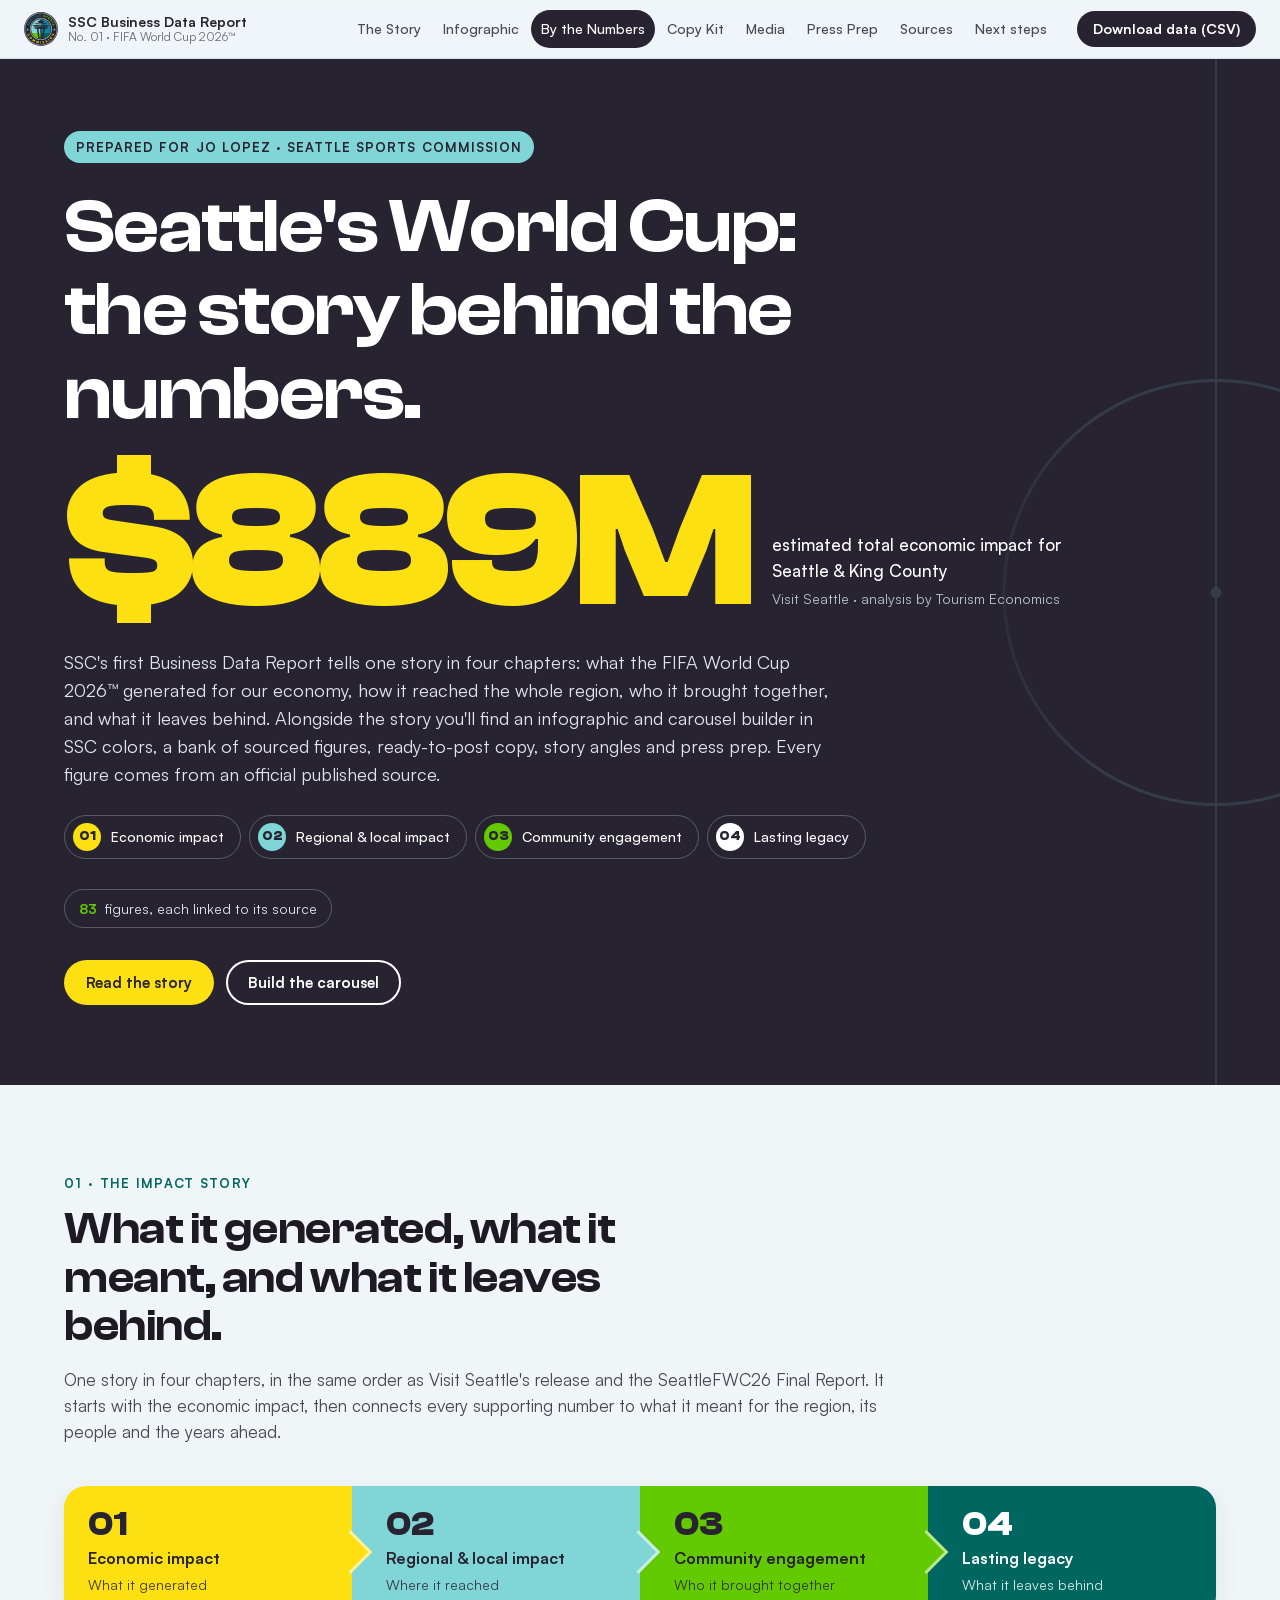
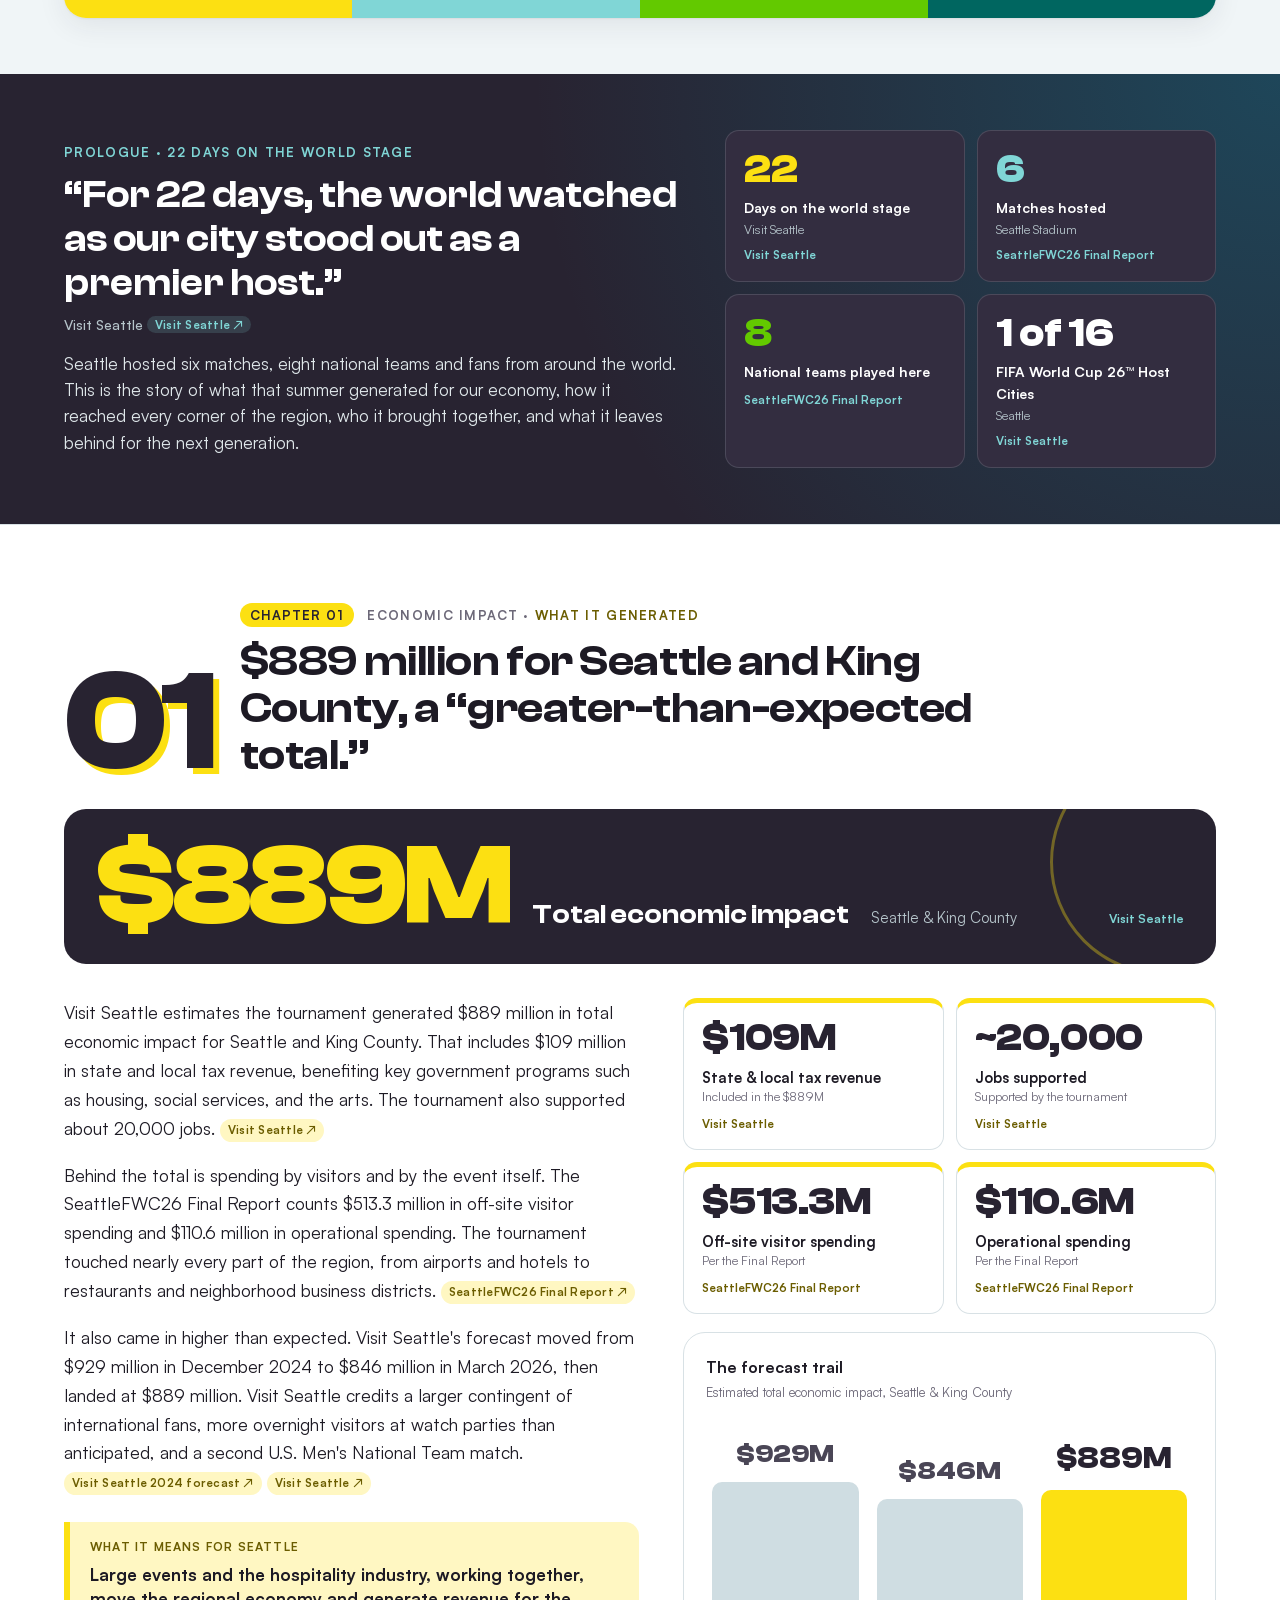
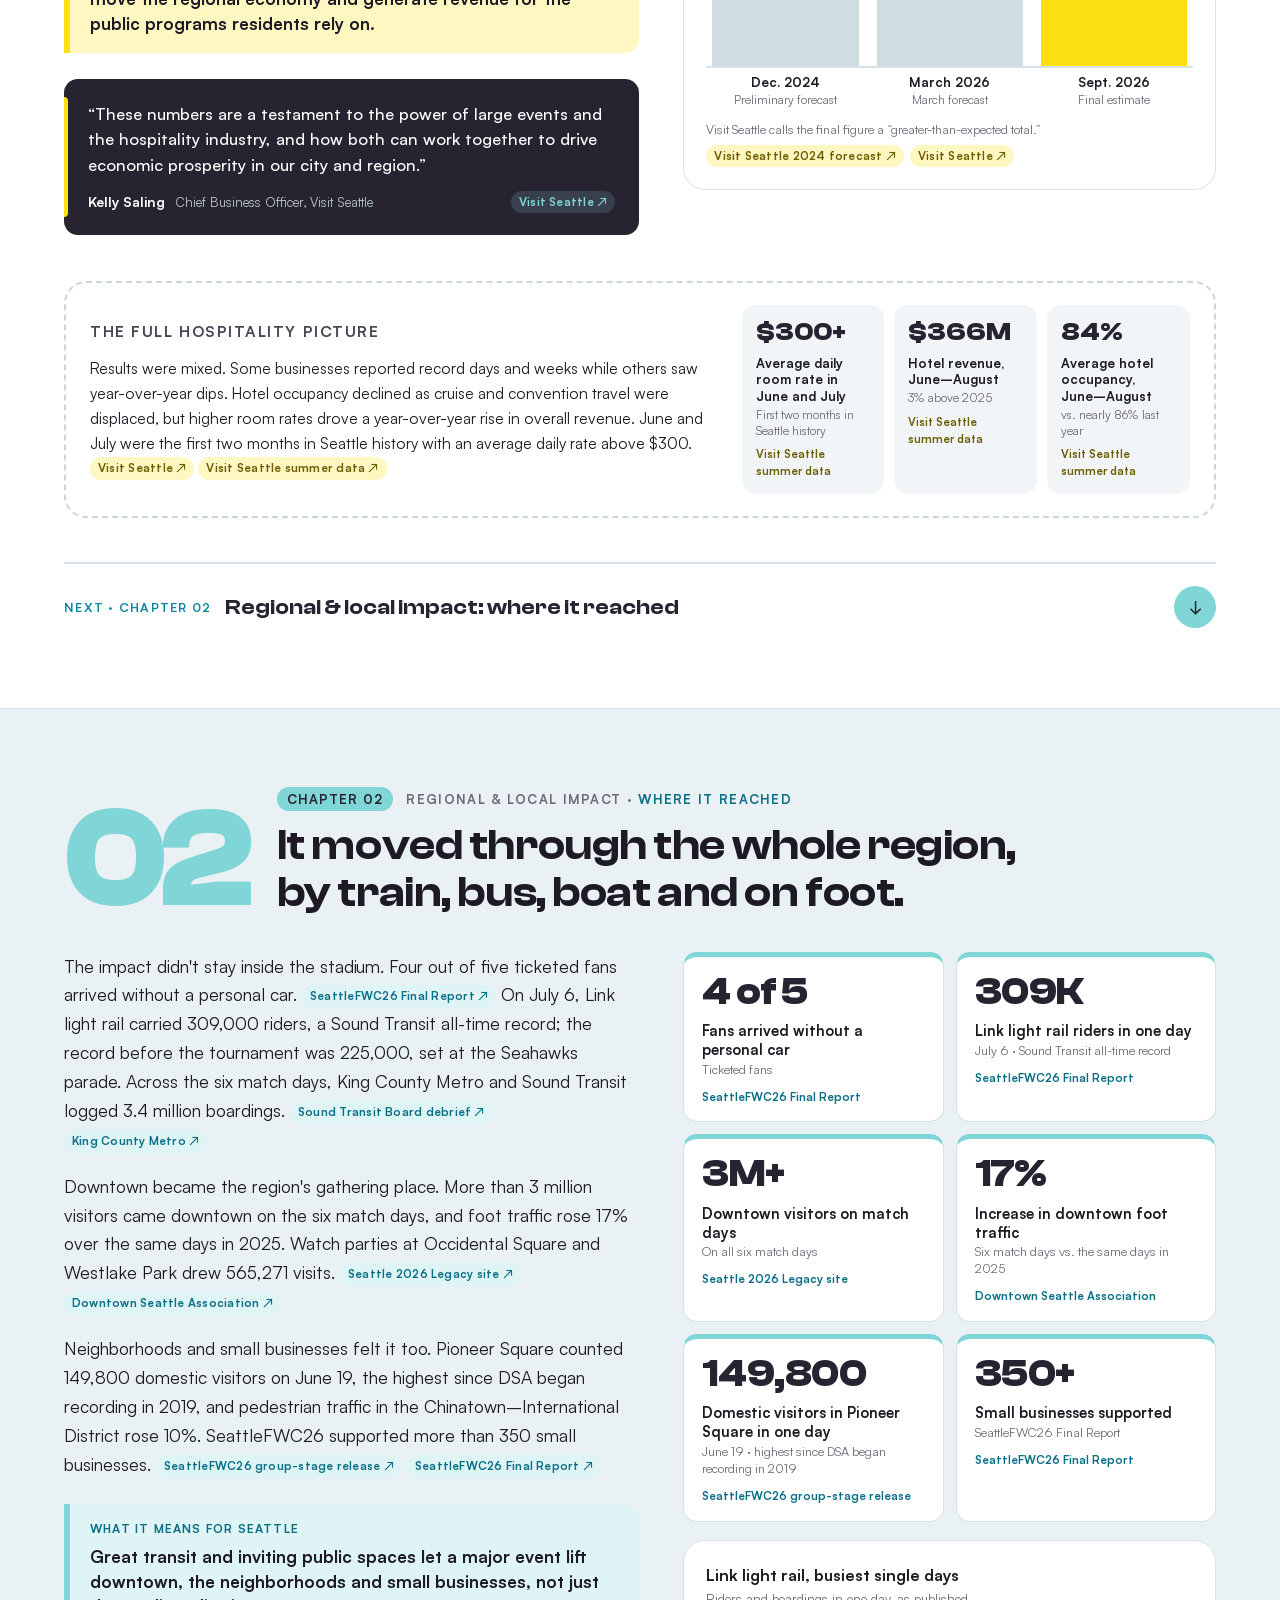
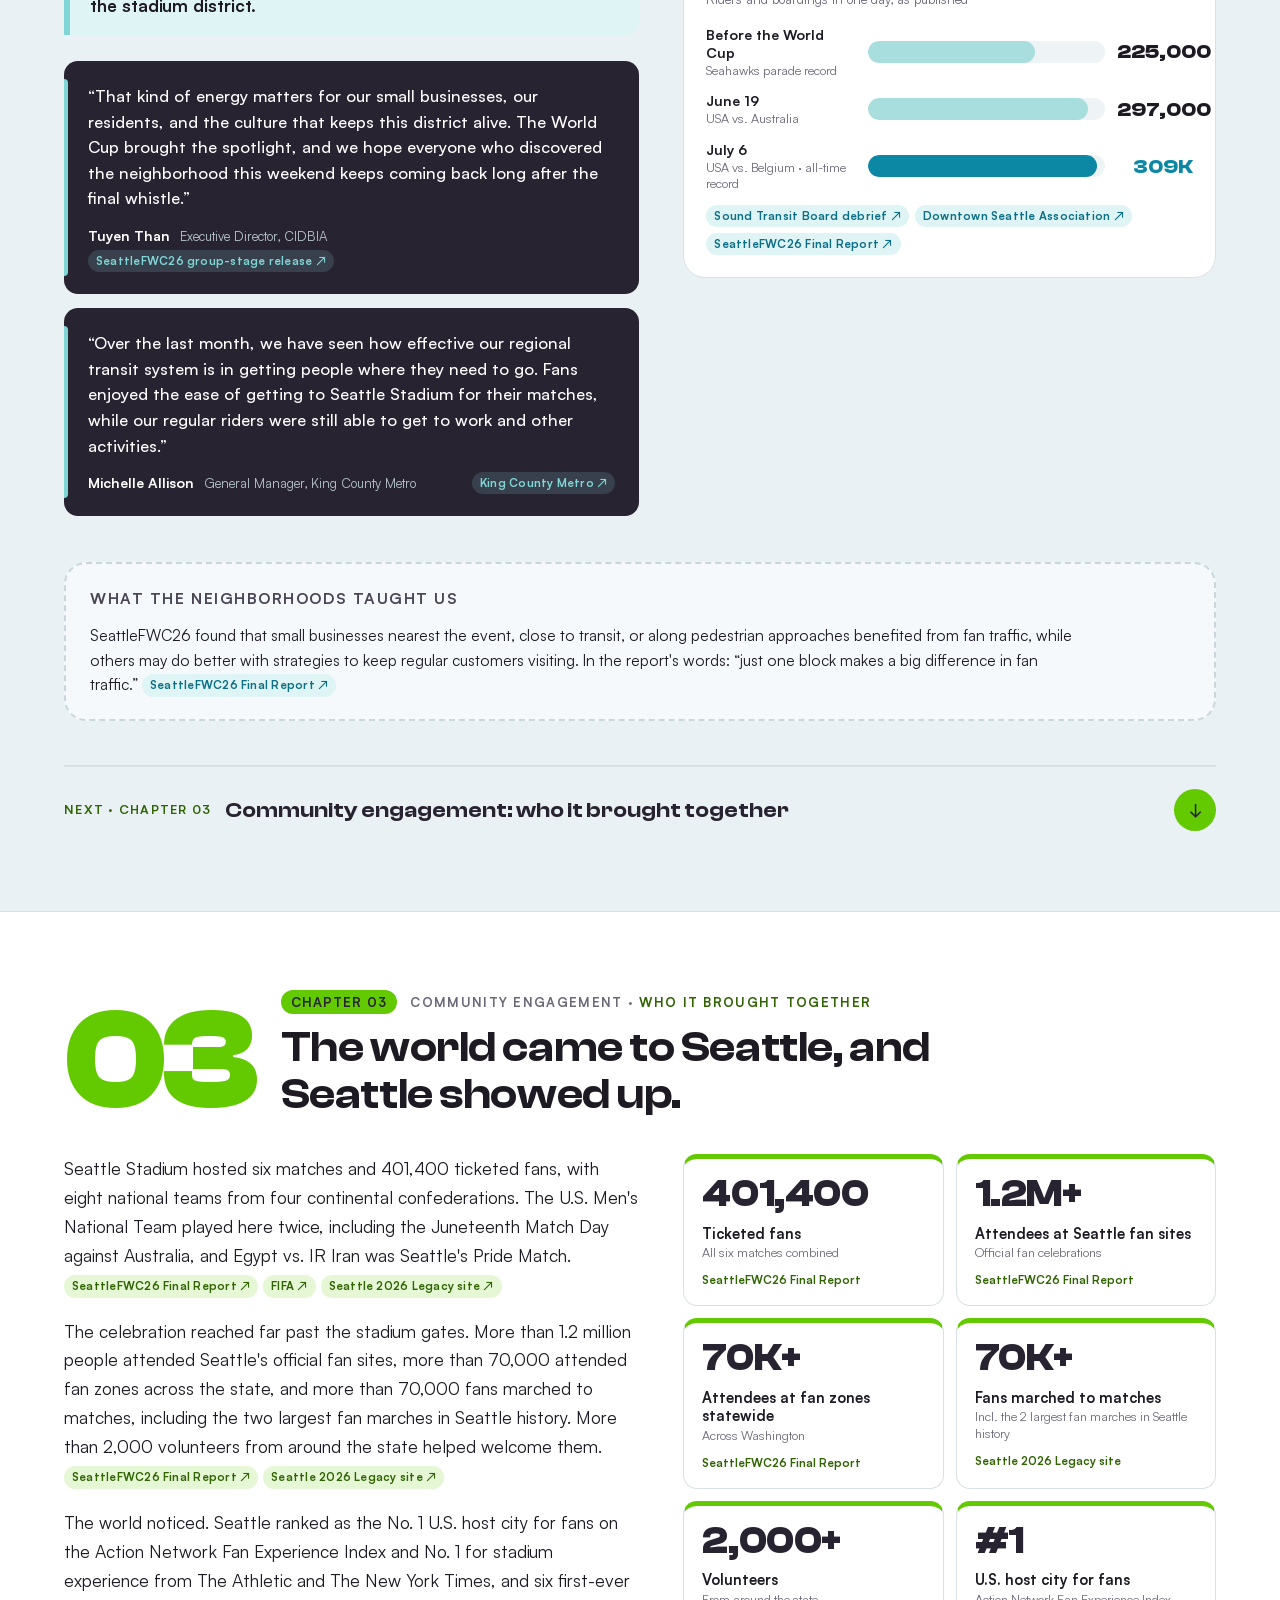
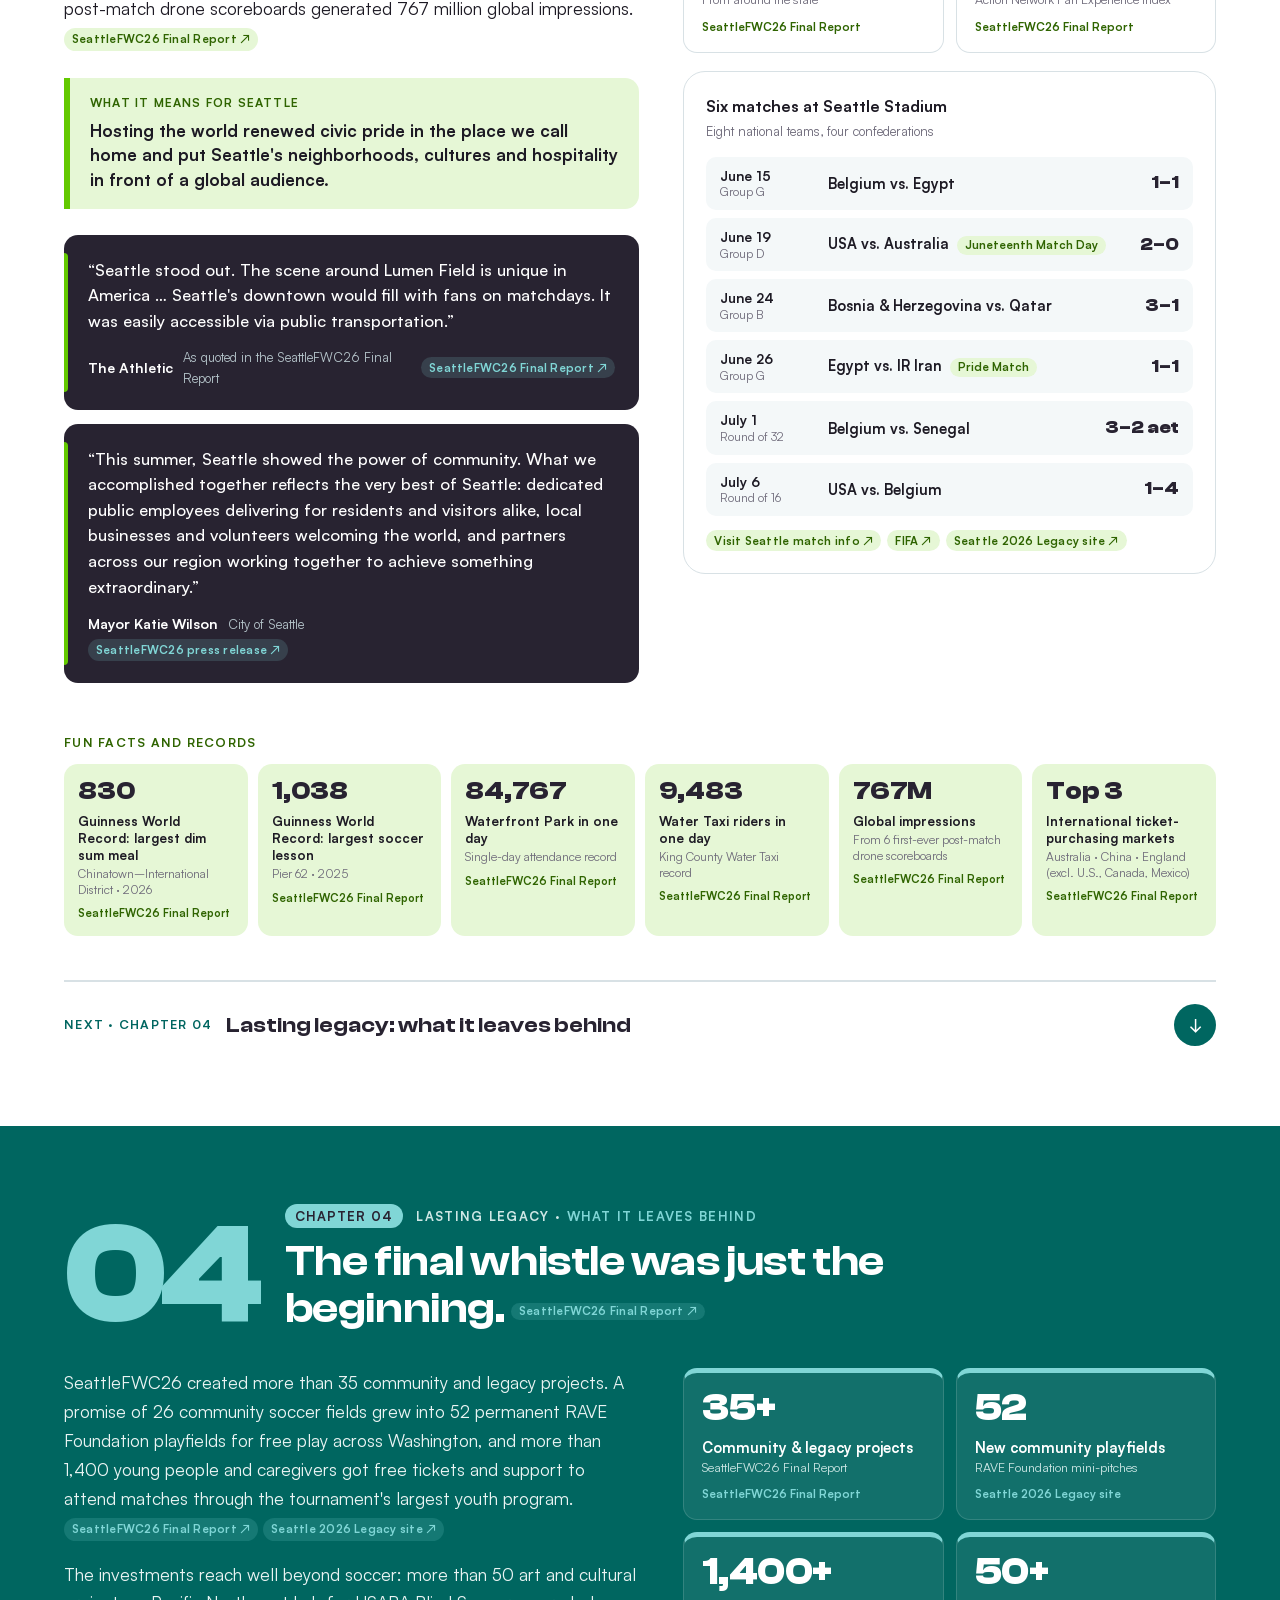
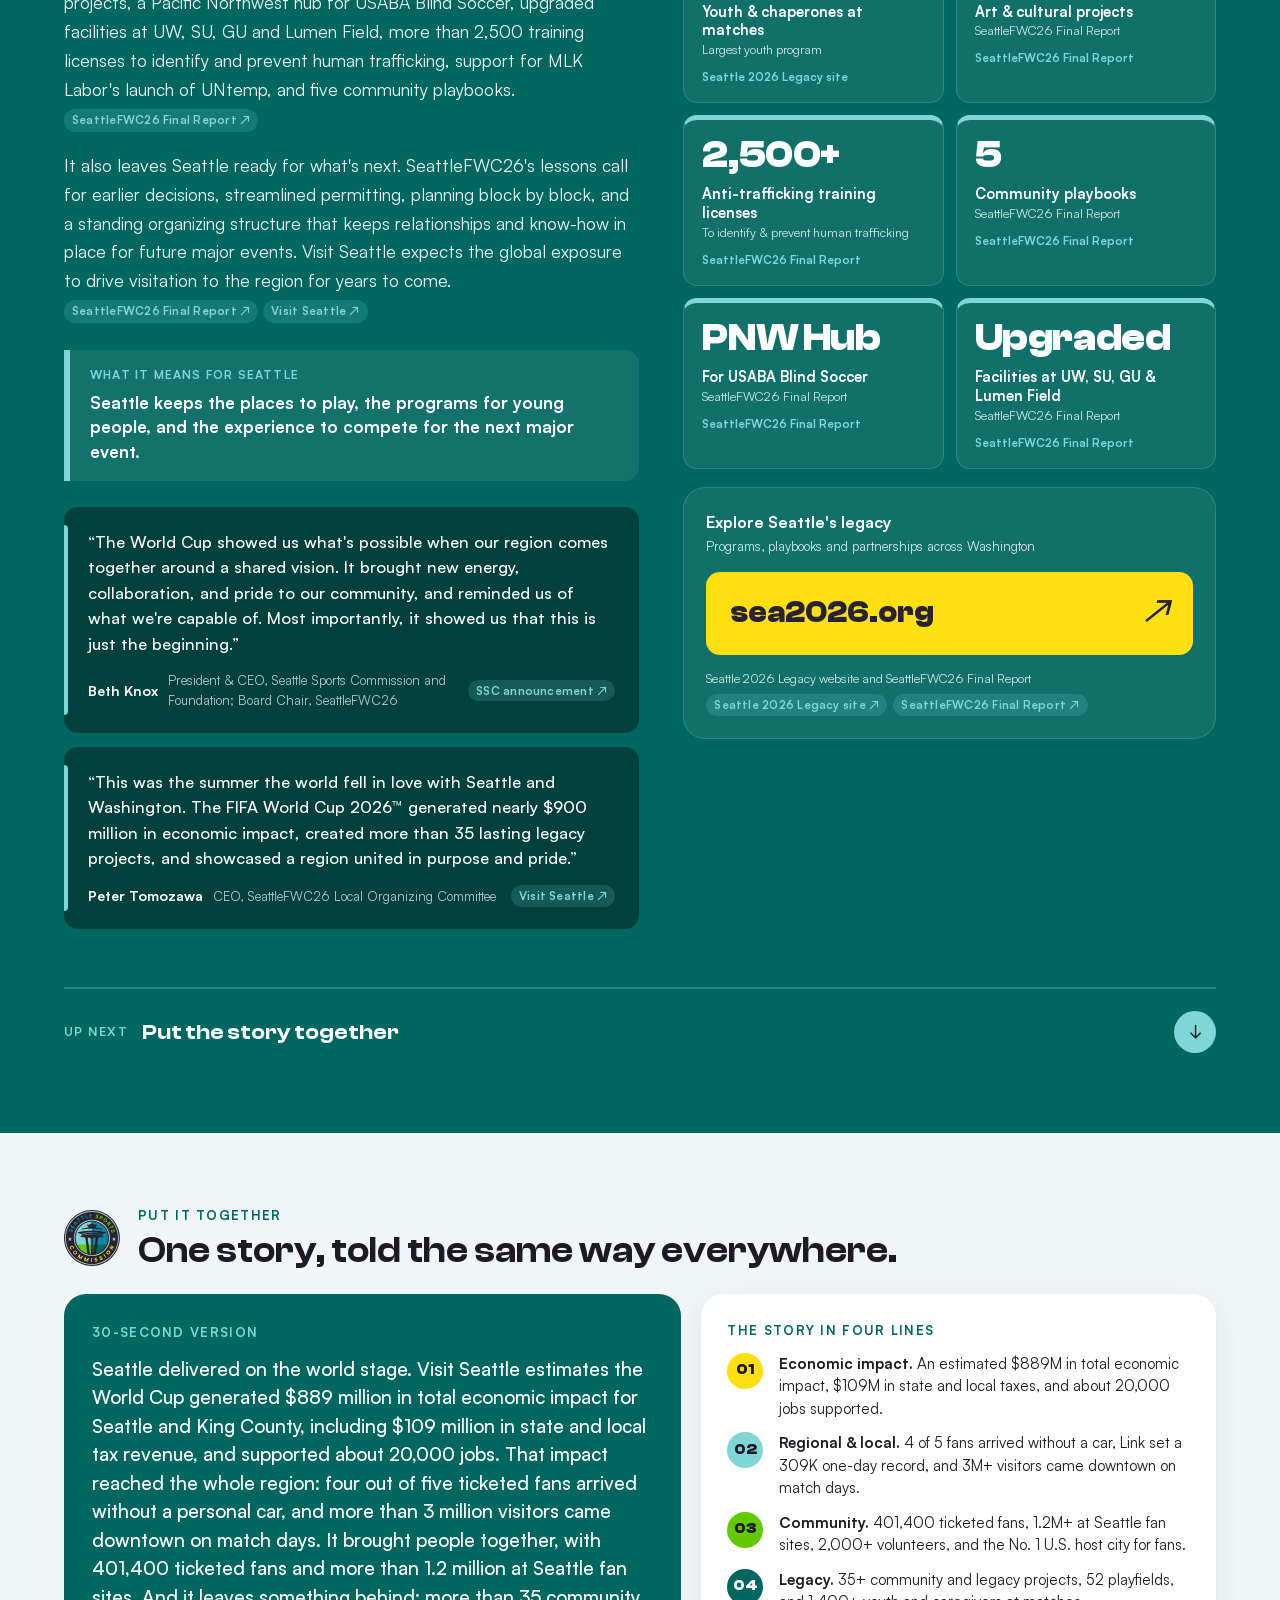
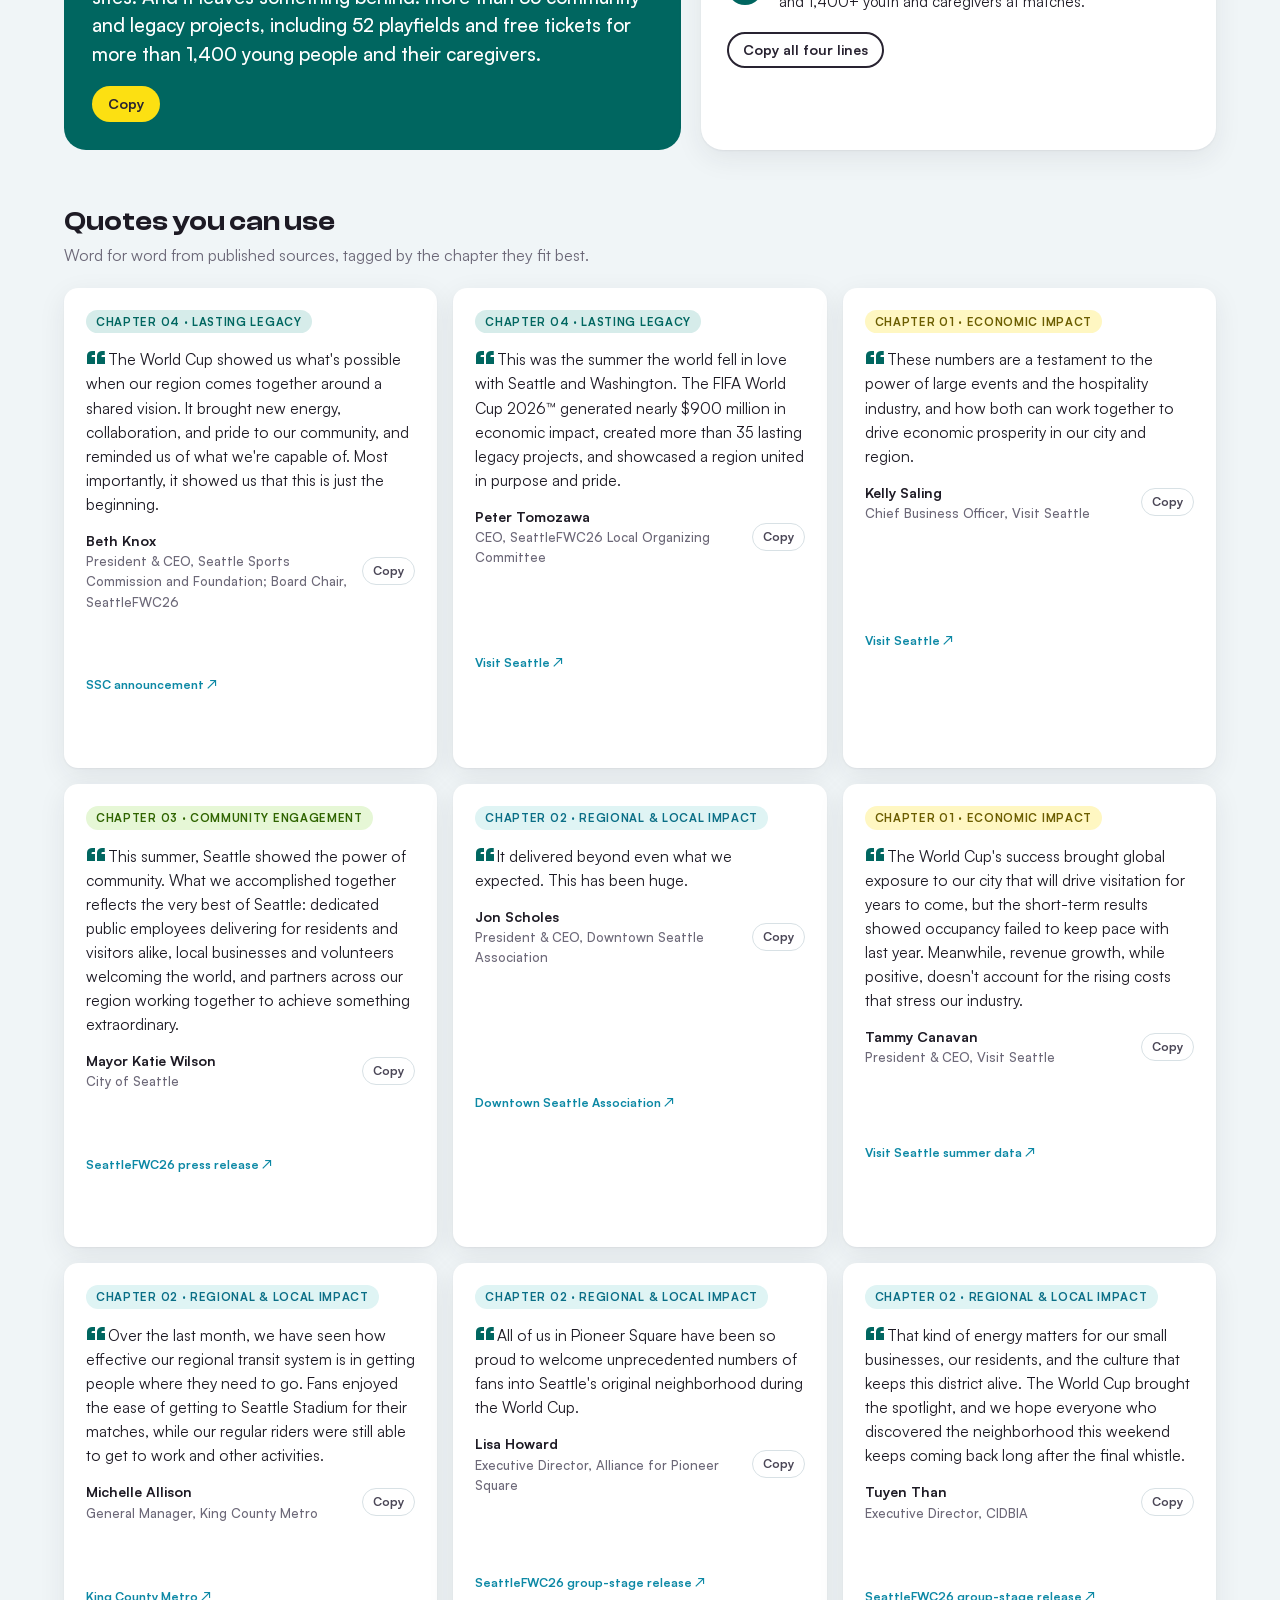
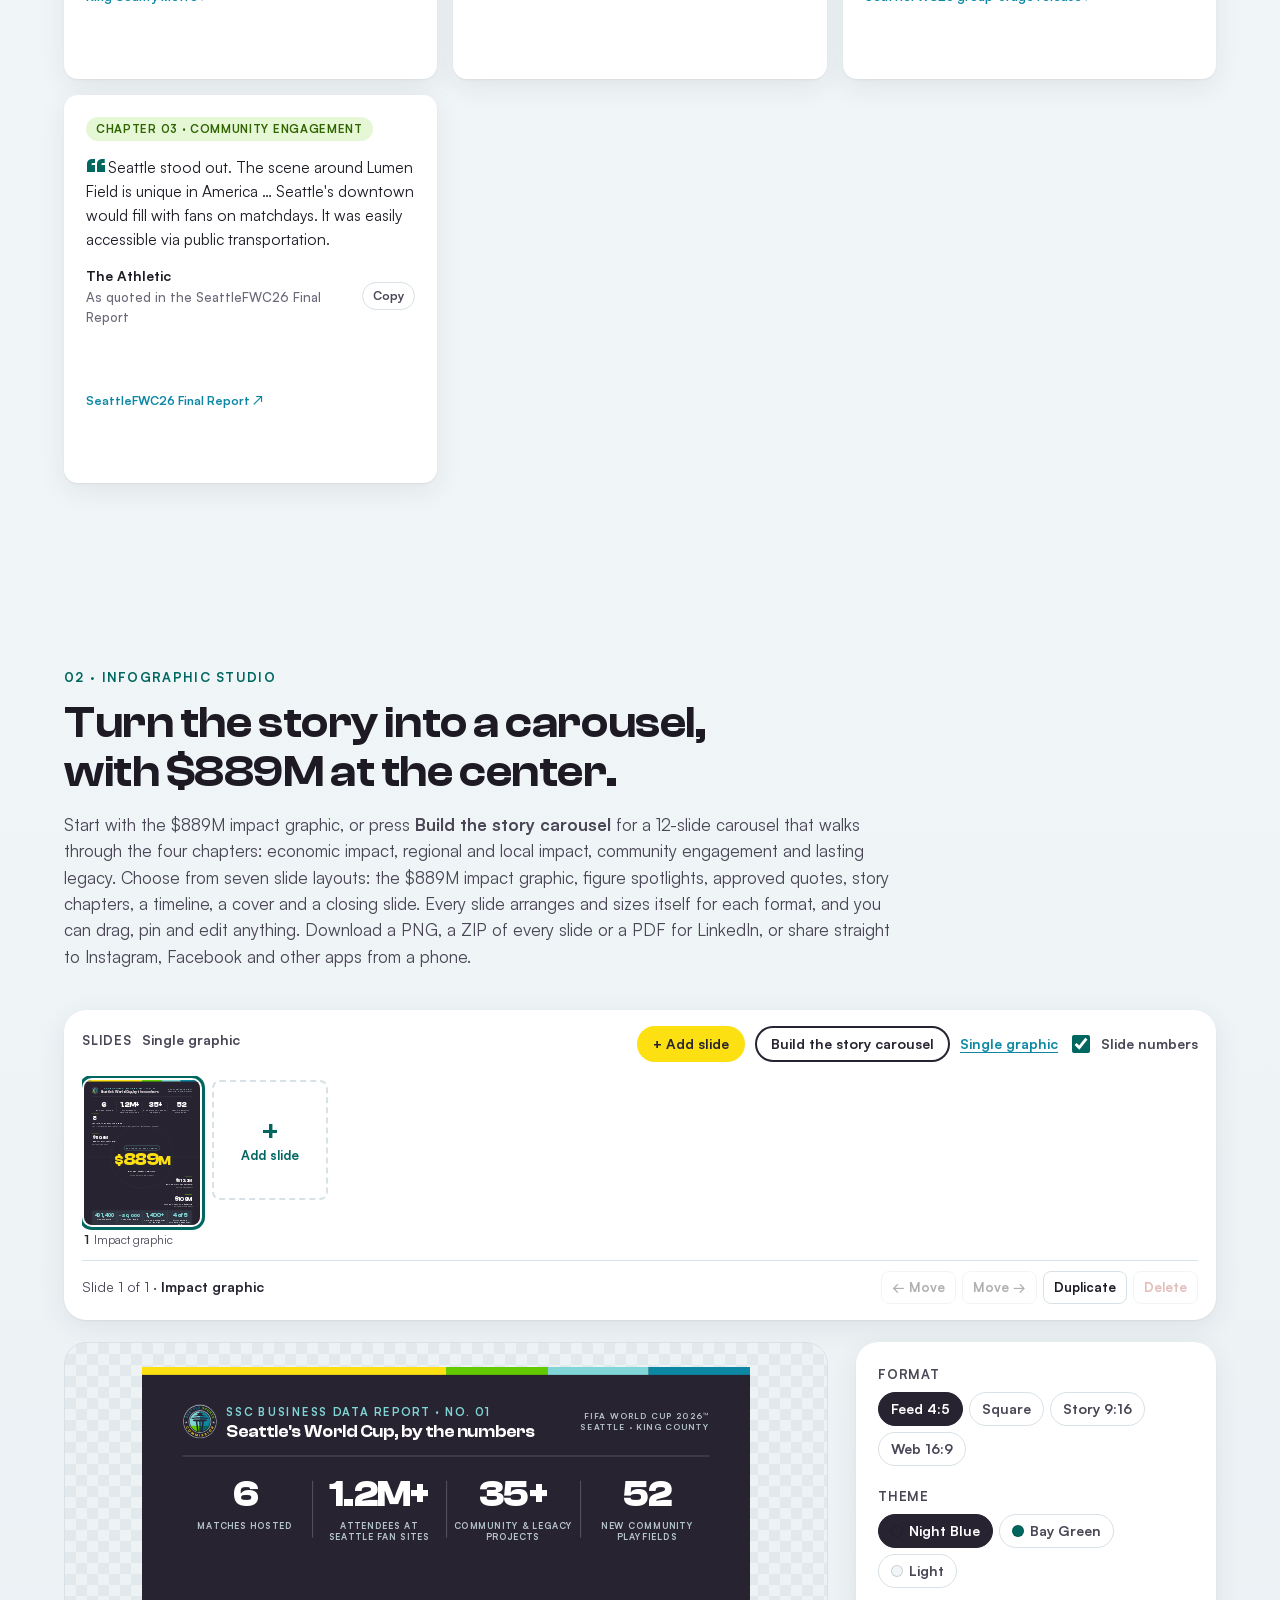
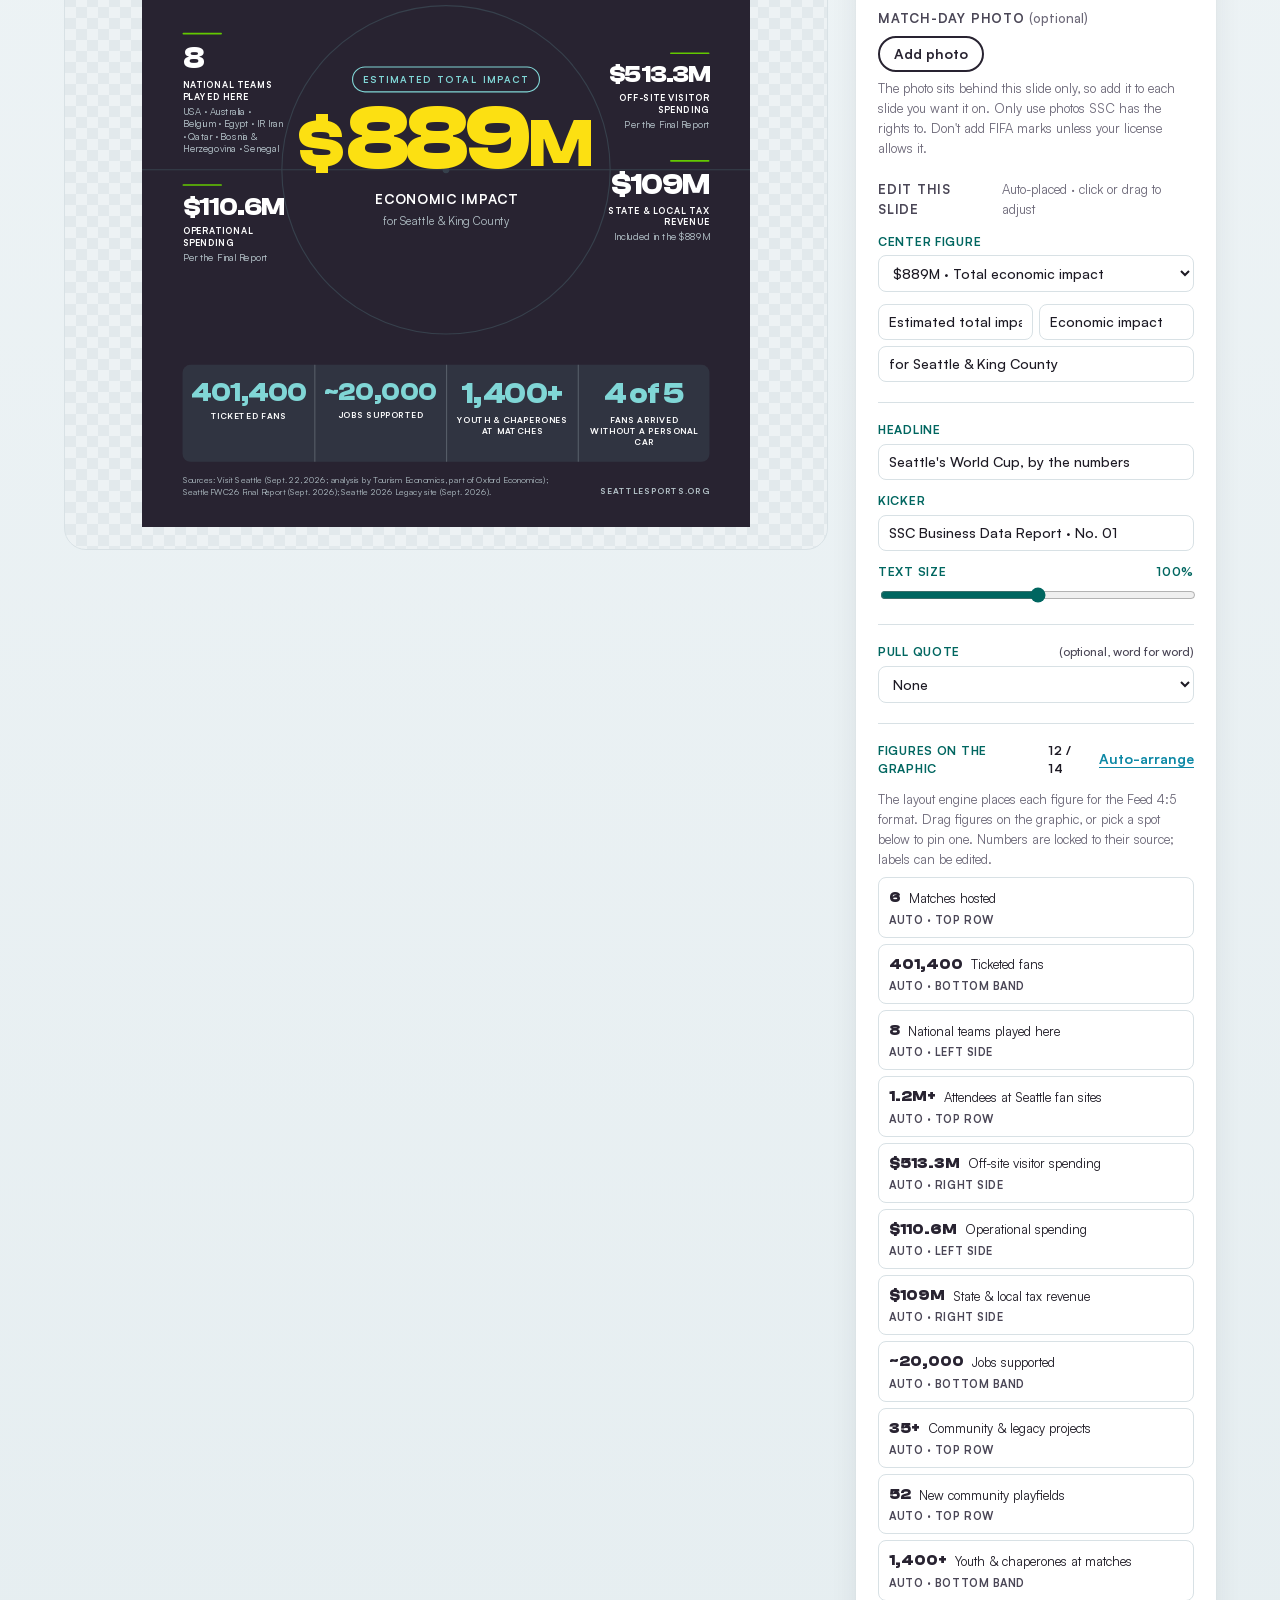
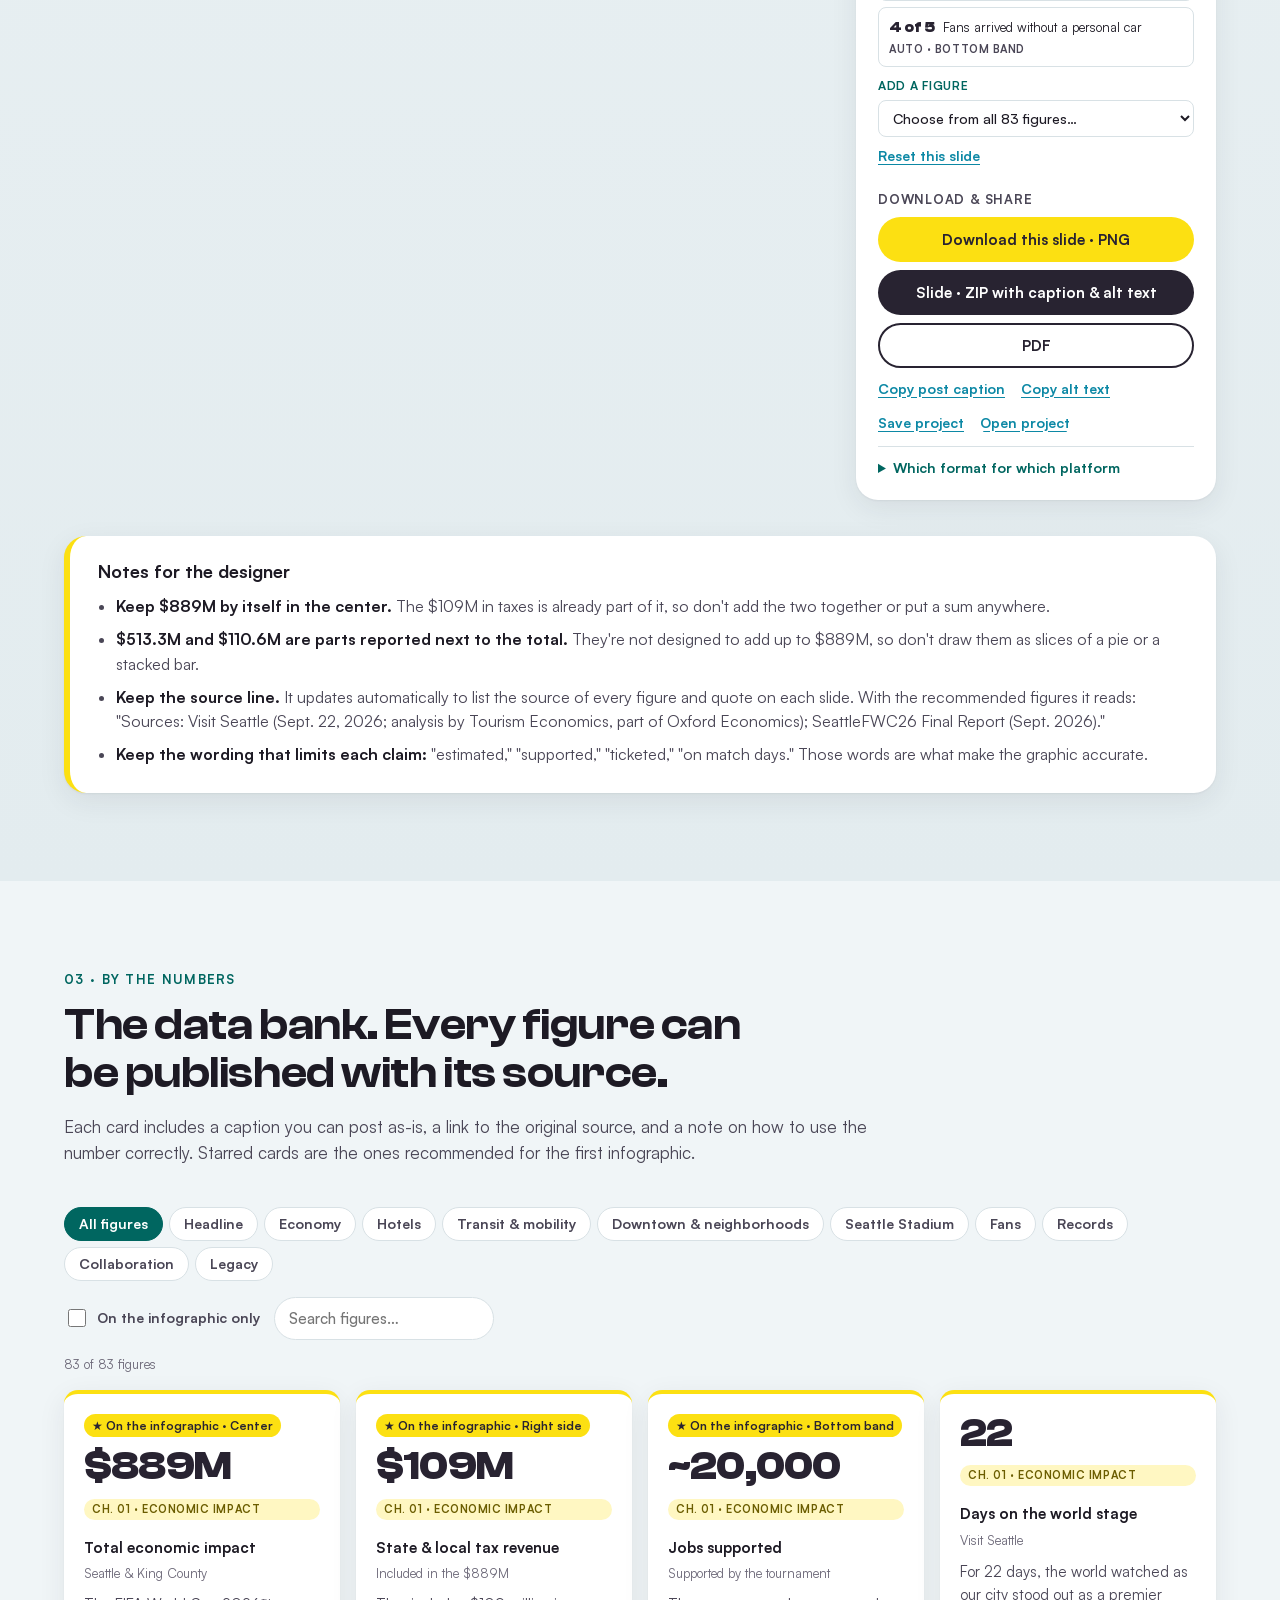
==== commit ab6562b3: "Fix photo dropping from exports in Safari; shrink large photos on upload Safari decodes images insid" ====
--- a/index.html
+++ b/index.html
@@ -152,7 +152,7 @@
               </label>
               <button class="btn btn--text btn--sm" id="photoClear" hidden>Remove</button>
             </div>
-            <p class="hint">Only use photos SSC has the rights to. Don't add FIFA marks unless your license allows it.</p>
+            <p class="hint">The photo sits behind this slide only, so add it to each slide you want it on. Only use photos SSC has the rights to. Don't add FIFA marks unless your license allows it.</p>
           </div>
           <details class="ctrl slots" open>
             <summary><span class="ctrl__label">Edit this slide</span><span class="hint">Auto-placed · click or drag to adjust</span></summary>
@@ -348,7 +348,7 @@
 <script src="data.js"></script>
 <script src="content.js"></script>
 <script src="story.js"></script>
-<script src="app.js"></script>
+<script src="app.js?v=20261113"></script>
 <script src="story-render.js"></script>
 </body>
 </html>
